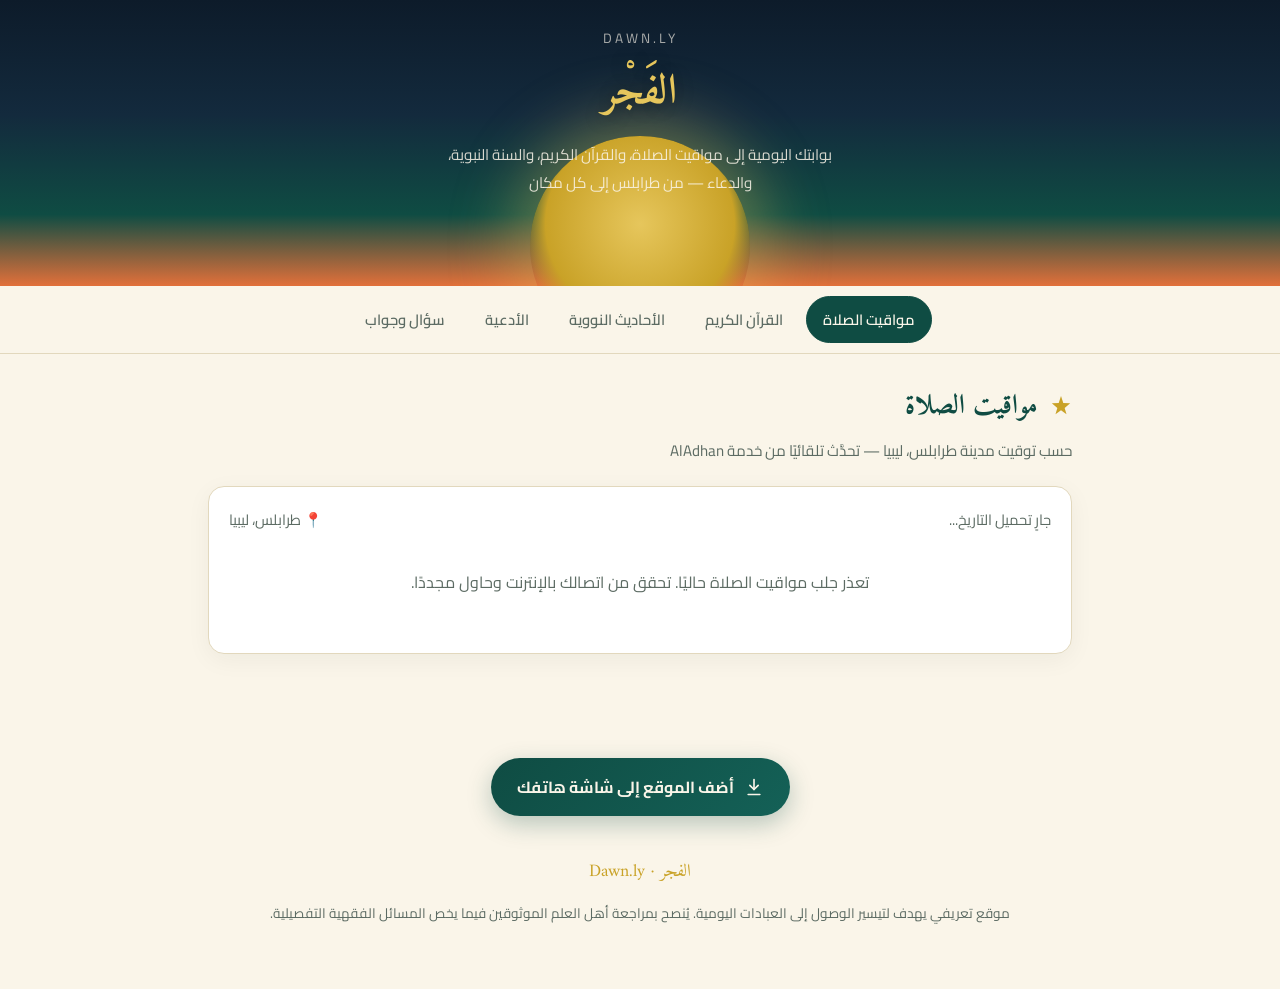
==== index.html @ 2ff5975f "Refactor installation modal and icon links Updated icon links and modal functionality for installati" ====
<!DOCTYPE html>
<html lang="ar" dir="rtl">
<head>
<meta charset="UTF-8">
<meta name="viewport" content="width=device-width, initial-scale=1.0">
<title>الفجر | Dawn.ly</title>
<link rel="manifest" href="manifest.json">
<meta name="theme-color" content="#0f4c43">
<link rel="apple-touch-icon" href="icon-180.png">
<link rel="icon" href="icon-192.png">
<meta name="mobile-web-app-capable" content="yes">
<meta name="apple-mobile-web-app-capable" content="yes">
<meta name="apple-mobile-web-app-status-bar-style" content="black-translucent">
<meta name="apple-mobile-web-app-title" content="الفجر">
<link rel="preconnect" href="https://fonts.googleapis.com">
<link href="https://fonts.googleapis.com/css2?family=Amiri:wght@400;700&family=Cairo:wght@300;400;600;700;800&display=swap" rel="stylesheet">
<style>
  :root{
    --night:#0d1b2a;
    --night-2:#132a3d;
    --teal:#0f4c43;
    --teal-2:#146157;
    --gold:#c9a227;
    --gold-light:#e6c65c;
    --dawn:#e2703a;
    --cream:#faf5e9;
    --cream-2:#f1e8d3;
    --ink:#182620;
    --muted:#5c6b63;
    --line:#e2d8bd;
  }
  *{box-sizing:border-box;}
  html,body{margin:0;padding:0;}
  body{
    background:var(--cream);
    color:var(--ink);
    font-family:'Cairo',sans-serif;
    line-height:1.8;
  }
  .amiri{font-family:'Amiri',serif;}

  /* ---------- Horizon header (signature element) ---------- */
  .horizon{
    position:relative;
    overflow:hidden;
    background:linear-gradient(180deg,var(--night) 0%, var(--night-2) 40%, var(--teal) 75%, var(--dawn) 100%);
    padding:26px 20px 90px;
    text-align:center;
    color:var(--cream);
  }
  .horizon::before{
    content:"";
    position:absolute;
    left:50%;
    bottom:-70px;
    width:220px;
    height:220px;
    border-radius:50%;
    transform:translateX(-50%);
    background:radial-gradient(circle at 50% 40%, var(--gold-light), var(--gold) 55%, transparent 70%);
    box-shadow:0 0 60px 20px rgba(230,198,92,.35);
    animation:rise 6s ease-in-out infinite alternate;
  }
  @keyframes rise{
    from{ bottom:-90px; opacity:.75;}
    to{ bottom:-55px; opacity:1;}
  }
  @media (prefers-reduced-motion: reduce){
    .horizon::before{ animation:none; bottom:-70px;}
  }
  .brand{
    position:relative;
    z-index:2;
  }
  .brand h1{
    font-family:'Amiri',serif;
    font-size:2.6rem;
    margin:6px 0 2px;
    letter-spacing:1px;
    color:var(--gold-light);
    text-shadow:0 2px 18px rgba(0,0,0,.4);
  }
  .brand .domain{
    font-size:.85rem;
    letter-spacing:3px;
    color:rgba(250,245,233,.65);
    text-transform:uppercase;
  }
  .brand p.tag{
    margin:10px auto 0;
    max-width:420px;
    color:rgba(250,245,233,.85);
    font-size:.95rem;
  }

  /* ---------- Nav ---------- */
  nav{
    position:sticky; top:0; z-index:50;
    display:flex; justify-content:center; flex-wrap:wrap;
    gap:6px;
    background:var(--cream);
    border-bottom:1px solid var(--line);
    padding:10px 8px;
  }
  nav button{
    font-family:'Cairo',sans-serif;
    font-weight:600;
    font-size:.92rem;
    background:transparent;
    color:var(--muted);
    border:1px solid transparent;
    padding:9px 16px;
    border-radius:999px;
    cursor:pointer;
    transition:.2s;
  }
  nav button:hover{ background:var(--cream-2); }
  nav button.active{
    background:var(--teal);
    color:var(--cream);
    border-color:var(--teal);
  }
  nav button:focus-visible{ outline:2px solid var(--dawn); outline-offset:2px; }

  main{ max-width:900px; margin:0 auto; padding:28px 18px 70px; }
  section{ display:none; animation:fadein .35s ease; }
  section.active{ display:block; }
  @keyframes fadein{ from{opacity:0; transform:translateY(6px);} to{opacity:1; transform:none;} }

  .section-title{
    display:flex; align-items:center; gap:12px;
    margin-bottom:6px;
  }
  .section-title .star{
    width:22px; height:22px; flex:none;
    color:var(--gold);
  }
  .section-title h2{
    font-family:'Amiri',serif;
    font-size:1.7rem;
    margin:0;
    color:var(--teal);
  }
  .section-sub{ color:var(--muted); margin:0 0 22px; font-size:.95rem; }

  .divider{
    height:14px; margin:26px 0;
    background-repeat:repeat-x; background-position:center;
    opacity:.5;
    background-image:url("data:image/svg+xml;utf8,<svg xmlns='http://www.w3.org/2000/svg' width='28' height='14'><path d='M14 0 L18 4 L14 8 L10 4 Z M14 6 L18 10 L14 14 L10 10 Z' fill='%23c9a227'/></svg>");
  }

  /* ---------- Prayer times card ---------- */
  .card{
    background:#fff;
    border:1px solid var(--line);
    border-radius:16px;
    padding:20px;
    box-shadow:0 6px 24px rgba(20,40,35,.05);
  }
  .loc-line{
    display:flex; align-items:center; justify-content:space-between; flex-wrap:wrap; gap:8px;
    margin-bottom:14px; color:var(--muted); font-size:.92rem;
  }
  .times-grid{
    display:grid;
    grid-template-columns:repeat(auto-fit,minmax(120px,1fr));
    gap:10px;
  }
  .time-box{
    background:var(--cream-2);
    border-radius:12px;
    padding:16px 8px;
    text-align:center;
    border:1px solid var(--line);
  }
  .time-box.now{
    background:linear-gradient(160deg,var(--teal),var(--teal-2));
    color:var(--cream);
    border-color:var(--teal);
  }
  .time-box .name{ font-weight:700; font-size:.95rem; }
  .time-box .val{ font-family:'Amiri',serif; font-size:1.5rem; margin-top:6px; }
  .status{ text-align:center; color:var(--muted); padding:20px 0; }
  .hijri{ text-align:center; margin-top:16px; font-size:.9rem; color:var(--muted);}

  /* ---------- Quran ---------- */
  .controls-row{ display:flex; gap:10px; flex-wrap:wrap; margin-bottom:18px; }
  select{
    font-family:'Cairo',sans-serif;
    padding:10px 14px;
    border-radius:10px;
    border:1px solid var(--line);
    background:#fff;
    color:var(--ink);
    font-size:.92rem;
    flex:1;
    min-width:160px;
  }
  .surah-list{
    display:grid;
    grid-template-columns:repeat(auto-fill,minmax(150px,1fr));
    gap:10px;
    max-height:420px;
    overflow-y:auto;
    padding-left:4px;
  }
  .surah-item{
    background:#fff;
    border:1px solid var(--line);
    border-radius:12px;
    padding:12px 10px;
    text-align:center;
    cursor:pointer;
    transition:.15s;
  }
  .surah-item:hover{ border-color:var(--gold); background:var(--cream-2); }
  .surah-item.playing{ background:var(--teal); color:#fff; border-color:var(--teal); }
  .surah-item .num{ font-size:.72rem; color:var(--muted); }
  .surah-item.playing .num{ color:rgba(255,255,255,.75); }
  .surah-item .nm{ font-family:'Amiri',serif; font-size:1.15rem; margin-top:2px; }
  .player-bar{
    position:sticky; bottom:0; margin-top:18px;
    background:var(--night);
    border-radius:16px;
    padding:14px 16px;
    color:var(--cream);
    display:flex; align-items:center; gap:14px; flex-wrap:wrap;
  }
  .player-bar .now-playing{ font-family:'Amiri',serif; font-size:1.1rem; flex:1; min-width:140px; }
  audio{ flex:2; min-width:220px; }

  /* ---------- Hadith / Dua cards ---------- */
  .item-card{
    background:#fff;
    border:1px solid var(--line);
    border-radius:14px;
    padding:18px 20px;
    margin-bottom:14px;
  }
  .item-card .idx{
    display:inline-block;
    background:var(--teal);
    color:#fff;
    font-size:.75rem;
    padding:3px 10px;
    border-radius:999px;
    margin-bottom:10px;
  }
  .item-card .arabic{
    font-family:'Amiri',serif;
    font-size:1.25rem;
    line-height:2.1;
    color:var(--ink);
  }
  .item-card .src{
    margin-top:10px;
    font-size:.85rem;
    color:var(--muted);
  }
  .item-card h3{
    margin:0 0 8px;
    font-family:'Amiri',serif;
    color:var(--teal);
    font-size:1.15rem;
  }

  /* ---------- Q&A ---------- */
  .qa{
    background:#fff;
    border:1px solid var(--line);
    border-radius:14px;
    margin-bottom:10px;
    overflow:hidden;
  }
  .qa button.q{
    width:100%;
    text-align:right;
    background:transparent;
    border:none;
    padding:16px 18px;
    font-family:'Cairo',sans-serif;
    font-weight:700;
    font-size:1rem;
    color:var(--ink);
    cursor:pointer;
    display:flex; justify-content:space-between; align-items:center; gap:10px;
  }
  .qa button.q .tag{
    font-size:.7rem; font-weight:600; color:var(--dawn);
    border:1px solid var(--dawn); border-radius:999px; padding:2px 10px;
    white-space:nowrap;
  }
  .qa .a{
    max-height:0; overflow:hidden; transition:max-height .3s ease;
    padding:0 18px;
    color:var(--ink);
    font-size:.96rem;
  }
  .qa .a p{ margin:0 0 16px; }
  .qa.open .a{ max-height:400px; }
  .qa .plus{ transition:.2s; color:var(--teal); font-size:1.3rem; flex:none; }
  .qa.open .plus{ transform:rotate(45deg); }

  .search-box{
    width:100%; padding:12px 16px; border-radius:12px;
    border:1px solid var(--line); font-family:'Cairo',sans-serif;
    margin-bottom:18px; font-size:.95rem;
  }

  footer{
    text-align:center; color:var(--muted); font-size:.85rem;
    padding:30px 16px 50px;
  }
  footer .fname{ color:var(--gold); font-family:'Amiri',serif; font-size:1.1rem; }

  /* ---------- Install to home screen ---------- */
  .install-wrap{ text-align:center; margin:34px 0 8px; }
  #installBtn{
    display:inline-flex; align-items:center; gap:10px;
    background:linear-gradient(135deg,var(--teal),var(--teal-2));
    color:var(--cream);
    border:none;
    padding:14px 26px;
    border-radius:999px;
    font-family:'Cairo',sans-serif;
    font-weight:700;
    font-size:1rem;
    cursor:pointer;
    box-shadow:0 8px 24px rgba(15,76,68,.28);
    transition:transform .15s ease, box-shadow .15s ease;
  }
  #installBtn:hover{ transform:translateY(-2px); box-shadow:0 12px 28px rgba(15,76,68,.35); }
  #installBtn:focus-visible{ outline:2px solid var(--dawn); outline-offset:3px; }
  #installBtn svg{ width:20px; height:20px; flex:none; }
  #installNote{
    display:block; margin-top:10px; font-size:.82rem; color:var(--muted);
  }

  .modal-overlay{
    display:none;
    position:fixed; inset:0; z-index:100;
    background:rgba(13,27,42,.6);
    align-items:flex-end; justify-content:center;
  }
  .modal-overlay.open{ display:flex; }
  .modal-sheet{
    background:var(--cream);
    width:100%; max-width:480px;
    border-radius:22px 22px 0 0;
    padding:26px 22px 32px;
    box-shadow:0 -10px 40px rgba(0,0,0,.25);
    animation:slideup .25s ease;
  }
  @keyframes slideup{ from{ transform:translateY(100%);} to{ transform:translateY(0);} }
  .modal-sheet h3{
    font-family:'Amiri',serif; color:var(--teal); margin:0 0 14px; font-size:1.3rem;
    display:flex; align-items:center; gap:8px;
  }
  .modal-sheet ol{ margin:0 0 18px; padding-inline-start:20px; }
  .modal-sheet li{ margin-bottom:10px; font-size:.95rem; }
  .modal-sheet .share-icon{
    display:inline-flex; align-items:center; justify-content:center;
    width:22px; height:22px; background:var(--teal); color:#fff; border-radius:6px; font-size:.8rem;
  }
  .modal-close{
    display:block; width:100%; text-align:center;
    background:var(--teal); color:var(--cream);
    border:none; padding:13px; border-radius:12px;
    font-family:'Cairo',sans-serif; font-weight:700; font-size:.95rem; cursor:pointer;
  }
</style>
</head>
<body>

<header class="horizon">
  <div class="brand">
    <div class="domain">Dawn.ly</div>
    <h1>الفَجْر</h1>
    <p class="tag">بوابتك اليومية إلى مواقيت الصلاة، والقرآن الكريم، والسنة النبوية، والدعاء — من طرابلس إلى كل مكان</p>
  </div>
</header>

<nav id="nav">
  <button data-sec="prayer" class="active">مواقيت الصلاة</button>
  <button data-sec="quran">القرآن الكريم</button>
  <button data-sec="hadith">الأحاديث النووية</button>
  <button data-sec="duas">الأدعية</button>
  <button data-sec="qa">سؤال وجواب</button>
</nav>

<main>

  <!-- ========== 1. PRAYER TIMES ========== -->
  <section id="prayer" class="active">
    <div class="section-title">
      <svg class="star" viewBox="0 0 24 24" fill="currentColor"><path d="M12 0l2.5 7.5L22 8l-6 5 2 7-6-4.5L6 20l2-7-6-5 7.5-.5z"/></svg>
      <h2>مواقيت الصلاة</h2>
    </div>
    <p class="section-sub">حسب توقيت مدينة طرابلس، ليبيا — تحدَّث تلقائيًا من خدمة AlAdhan</p>
    <div class="card">
      <div class="loc-line">
        <span id="dateLine">جارٍ تحميل التاريخ...</span>
        <span>📍 طرابلس، ليبيا</span>
      </div>
      <div id="timesStatus" class="status">جارٍ جلب مواقيت الصلاة...</div>
      <div id="timesGrid" class="times-grid" style="display:none;"></div>
      <div id="hijriLine" class="hijri"></div>
    </div>
  </section>

  <!-- ========== 2. QURAN ========== -->
  <section id="quran">
    <div class="section-title">
      <svg class="star" viewBox="0 0 24 24" fill="currentColor"><path d="M12 0l2.5 7.5L22 8l-6 5 2 7-6-4.5L6 20l2-7-6-5 7.5-.5z"/></svg>
      <h2>القرآن الكريم</h2>
    </div>
    <p class="section-sub">استمع للقرآن الكريم كاملاً — اختر السورة والقارئ. إن لم يعمل مقطع معيّن، أعِد اختيار السورة أو جرّب قارئًا آخر</p>
    <div class="controls-row">
      <select id="reciterSelect"></select>
      <input class="search-box" style="margin:0;" id="surahSearch" placeholder="ابحث عن سورة...">
    </div>
    <div class="surah-list" id="surahList"></div>
    <div class="player-bar">
      <span class="now-playing" id="nowPlaying">اختر سورة للاستماع</span>
      <audio id="audioPlayer" controls></audio>
    </div>
  </section>

  <!-- ========== 3. HADITH ========== -->
  <section id="hadith">
    <div class="section-title">
      <svg class="star" viewBox="0 0 24 24" fill="currentColor"><path d="M12 0l2.5 7.5L22 8l-6 5 2 7-6-4.5L6 20l2-7-6-5 7.5-.5z"/></svg>
      <h2>الأربعون النووية</h2>
    </div>
    <p class="section-sub">أحاديث نبوية شريفة جمعها الإمام يحيى بن شرف النووي، وهي أصول جامعة في الدين (٤٢ حديثًا وفق أشهر الطبعات)</p>
    <div id="hadithList"></div>
  </section>

  <!-- ========== 4. DUAS ========== -->
  <section id="duas">
    <div class="section-title">
      <svg class="star" viewBox="0 0 24 24" fill="currentColor"><path d="M12 0l2.5 7.5L22 8l-6 5 2 7-6-4.5L6 20l2-7-6-5 7.5-.5z"/></svg>
      <h2>الأدعية المأثورة</h2>
    </div>
    <p class="section-sub">٥٠ دعاءً من القرآن والسنة، لمناسبات اليوم والليلة</p>
    <input class="search-box" id="duaSearch" placeholder="ابحث عن دعاء (مثال: النوم، السفر، الهمّ)...">
    <div id="duaList"></div>
  </section>

  <!-- ========== 5. Q&A ========== -->
  <section id="qa">
    <div class="section-title">
      <svg class="star" viewBox="0 0 24 24" fill="currentColor"><path d="M12 0l2.5 7.5L22 8l-6 5 2 7-6-4.5L6 20l2-7-6-5 7.5-.5z"/></svg>
      <h2>سؤال وجواب</h2>
    </div>
    <p class="section-sub">أشهر الأسئلة الشرعية حول الصيام والزكاة ومسائل شائعة، على مذهب جمهور أهل السنة، وقد ترد اجتهادات فقهية متعددة في بعض التفاصيل الدقيقة</p>
    <div id="qaList"></div>
  </section>

</main>

<div class="install-wrap">
  <button id="installBtn" style="display:none;">
    <svg viewBox="0 0 24 24" fill="none" stroke="currentColor" stroke-width="2" stroke-linecap="round" stroke-linejoin="round"><path d="M12 3v12"/><path d="M7 10l5 5 5-5"/><path d="M5 21h14"/></svg>
    <span id="installBtnText">أضف الموقع إلى شاشة هاتفك</span>
  </button>
  <span id="installNote"></span>
</div>

<div class="modal-overlay" id="installModal">
  <div class="modal-sheet">
    <h3 id="installModalTitle">📲 إضافة "الفجر" إلى الشاشة الرئيسية</h3>
    <ol id="installModalSteps">
      <li>اضغط على أيقونة المشاركة <span class="share-icon">⬆︎</span> في شريط المتصفح (سفاري) أسفل الشاشة أو أعلاها.</li>
      <li>مرّر للأسفل واختر <strong>"إضافة إلى الشاشة الرئيسية"</strong> (Add to Home Screen).</li>
      <li>اضغط <strong>"إضافة"</strong> أعلى الشاشة، وستظهر أيقونة الفجر على هاتفك مثل أي تطبيق.</li>
    </ol>
    <button class="modal-close" id="closeInstallModal">حسنًا، فهمت</button>
  </div>
</div>

<footer>
  <div class="fname">الفجر · Dawn.ly</div>
  <p>موقع تعريفي يهدف لتيسير الوصول إلى العبادات اليومية. يُنصح بمراجعة أهل العلم الموثوقين فيما يخص المسائل الفقهية التفصيلية.</p>
</footer>

<script>
/* ============ NAVIGATION ============ */
const navButtons = document.querySelectorAll('nav button');
const sections = document.querySelectorAll('main section');
navButtons.forEach(btn=>{
  btn.addEventListener('click', ()=>{
    navButtons.forEach(b=>b.classList.remove('active'));
    sections.forEach(s=>s.classList.remove('active'));
    btn.classList.add('active');
    document.getElementById(btn.dataset.sec).classList.add('active');
    window.scrollTo({top:0, behavior:'smooth'});
  });
});

/* ============ 1. PRAYER TIMES (Aladhan API, Tripoli, Libya) ============ */
async function loadPrayerTimes(){
  const statusEl = document.getElementById('timesStatus');
  const gridEl = document.getElementById('timesGrid');
  const dateLine = document.getElementById('dateLine');
  const hijriLine = document.getElementById('hijriLine');
  try{
    const res = await fetch('https://api.aladhan.com/v1/timingsByCity?city=Tripoli&country=Libya&method=5');
    if(!res.ok) throw new Error('network');
    const json = await res.json();
    const t = json.data.timings;
    const names = [
      {key:'Fajr', ar:'الفجر'},
      {key:'Sunrise', ar:'الشروق'},
      {key:'Dhuhr', ar:'الظهر'},
      {key:'Asr', ar:'العصر'},
      {key:'Maghrib', ar:'المغرب'},
      {key:'Isha', ar:'العشاء'}
    ];
    const now = new Date();
    const nowMinutes = now.getHours()*60 + now.getMinutes();
    function toMinutes(str){
      const [h,m] = str.split(':').map(Number);
      return h*60+m;
    }
    let closestIdx = 0, minDiff = Infinity;
    names.forEach((n,i)=>{
      const diff = nowMinutes - toMinutes(t[n.key].slice(0,5));
      if(diff>=0 && diff<minDiff){ minDiff = diff; closestIdx = i; }
    });
    gridEl.innerHTML = names.map((n,i)=>`
      <div class="time-box ${i===closestIdx?'now':''}">
        <div class="name">${n.ar}</div>
        <div class="val">${t[n.key].slice(0,5)}</div>
      </div>`).join('');
    statusEl.style.display='none';
    gridEl.style.display='grid';
    const gdate = json.data.date.gregorian;
    const hdate = json.data.date.hijri;
    dateLine.textContent = `${gdate.weekday.ar} ${gdate.day} ${gdate.month.ar} ${gdate.year}`;
    hijriLine.textContent = `${hdate.day} ${hdate.month.ar} ${hdate.year} هـ`;
  }catch(err){
    statusEl.textContent = 'تعذر جلب مواقيت الصلاة حاليًا. تحقق من اتصالك بالإنترنت وحاول مجددًا.';
  }
}
loadPrayerTimes();

/* ============ 2. QURAN ============ */
const surahs = [
 "الفاتحة","البقرة","آل عمران","النساء","المائدة","الأنعام","الأعراف","الأنفال","التوبة","يونس",
 "هود","يوسف","الرعد","إبراهيم","الحجر","النحل","الإسراء","الكهف","مريم","طه",
 "الأنبياء","الحج","المؤمنون","النور","الفرقان","الشعراء","النمل","القصص","العنكبوت","الروم",
 "لقمان","السجدة","الأحزاب","سبأ","فاطر","يس","الصافات","ص","الزمر","غافر",
 "فصلت","الشورى","الزخرف","الدخان","الجاثية","الأحقاف","محمد","الفتح","الحجرات","ق",
 "الذاريات","الطور","النجم","القمر","الرحمن","الواقعة","الحديد","المجادلة","الحشر","الممتحنة",
 "الصف","الجمعة","المنافقون","التغابن","الطلاق","التحريم","الملك","القلم","الحاقة","المعارج",
 "نوح","الجن","المزمل","المدثر","القيامة","الإنسان","المرسلات","النبأ","النازعات","عبس",
 "التكوير","الانفطار","المطففين","الانشقاق","البروج","الطارق","الأعلى","الغاشية","الفجر","البلد",
 "الشمس","الليل","الضحى","الشرح","التين","العلق","القدر","البينة","الزلزلة","العاديات",
 "القارعة","التكاثر","العصر","الهمزة","الفيل","قريش","الماعون","الكوثر","الكافرون","النصر",
 "المسد","الإخلاص","الفلق","الناس"
];
const reciterSelect = document.getElementById('reciterSelect');
reciterSelect.innerHTML = `<option value="">جارٍ تحميل قائمة القراء...</option>`;

/* We fetch the reciter list (with their real audio server URLs) live from the
   official mp3quran.net API instead of guessing CDN paths — this is what
   fixed reciters that previously failed (e.g. Al-Sudais). */
const TARGET_RECITERS = [
  {match:'العفاسي', label:'مشاري راشد العفاسي'},
  {match:'عبد الباسط', label:'عبد الباسط عبد الصمد'},
  {match:'السديس', label:'عبد الرحمن السديس'},
  {match:'الحصري', label:'محمود خليل الحصري'},
  {match:'المنشاوي', label:'محمد صديق المنشاوي'},
  {match:'الشاطري', label:'أبو بكر الشاطري'}
];
let reciterServers = {}; // label -> server base URL

async function loadReciters(){
  try{
    const res = await fetch('https://mp3quran.net/api/v3/reciters?language=ar&rewaya=1');
    if(!res.ok) throw new Error('network');
    const json = await res.json();
    const all = json.reciters || [];
    const found = [];
    TARGET_RECITERS.forEach(target=>{
      const rec = all.find(r => r.name && r.name.includes(target.match));
      if(rec && rec.moshaf && rec.moshaf.length){
        // Prefer a moshaf covering all 114 surahs.
        const moshaf = rec.moshaf.find(m => Number(m.surah_total) === 114) || rec.moshaf[0];
        if(moshaf && moshaf.server){
          found.push({label: target.label, server: moshaf.server});
        }
      }
    });
    if(!found.length) throw new Error('no reciters matched');
    found.forEach(r => reciterServers[r.label] = r.server);
    reciterSelect.innerHTML = found.map(r=>`<option value="${r.label}">${r.label}</option>`).join('');
  }catch(err){
    reciterSelect.innerHTML = `<option value="">تعذر تحميل قائمة القراء</option>`;
    nowPlaying.textContent = 'تعذر جلب قائمة القراء حاليًا. تحقق من اتصالك بالإنترنت وحاول مجددًا.';
  }
}

const surahListEl = document.getElementById('surahList');
function renderSurahs(filter=''){
  const f = filter.trim();
  surahListEl.innerHTML = surahs.map((name,i)=>{
    const num = i+1;
    if(f && !name.includes(f) && !String(num).includes(f)) return '';
    return `<div class="surah-item" data-num="${num}" data-name="${name}">
      <div class="num">سورة رقم ${num}</div>
      <div class="nm">${name}</div>
    </div>`;
  }).join('');
}
renderSurahs();
document.getElementById('surahSearch').addEventListener('input', e=>renderSurahs(e.target.value));

const audioPlayer = document.getElementById('audioPlayer');
const nowPlaying = document.getElementById('nowPlaying');

function playSurah(reciterLabel, num, name){
  const server = reciterServers[reciterLabel];
  if(!server){
    nowPlaying.textContent = 'اختر قارئًا أولاً.';
    return;
  }
  const padded = String(num).padStart(3,'0');
  audioPlayer.onerror = ()=>{
    nowPlaying.textContent = `تعذر تشغيل سورة ${name} بصوت ${reciterLabel} حاليًا. جرّب قارئًا آخر.`;
  };
  audioPlayer.src = `${server}${padded}.mp3`;
  audioPlayer.play().catch(()=>{});
  nowPlaying.textContent = `الآن: سورة ${name} — ${reciterLabel}`;
}

surahListEl.addEventListener('click', e=>{
  const item = e.target.closest('.surah-item');
  if(!item) return;
  document.querySelectorAll('.surah-item.playing').forEach(el=>el.classList.remove('playing'));
  item.classList.add('playing');
  playSurah(reciterSelect.value, item.dataset.num, item.dataset.name);
});
reciterSelect.addEventListener('change', ()=>{
  const playing = document.querySelector('.surah-item.playing');
  if(playing) playSurah(reciterSelect.value, playing.dataset.num, playing.dataset.name);
});

loadReciters();

/* ============ 3. HADITH (Al-Arba'in An-Nawawiyyah) ============ */
const hadiths = [
["إنما الأعمال بالنيات، وإنما لكل امرئ ما نوى، فمن كانت هجرته إلى الله ورسوله فهجرته إلى الله ورسوله، ومن كانت هجرته لدنيا يصيبها أو امرأة ينكحها فهجرته إلى ما هاجر إليه.", "رواه البخاري ومسلم — عن عمر بن الخطاب رضي الله عنه"],
["الإسلام أن تشهد أن لا إله إلا الله وأن محمدًا رسول الله، وتقيم الصلاة، وتؤتي الزكاة، وتصوم رمضان، وتحج البيت إن استطعت إليه سبيلًا. والإيمان أن تؤمن بالله وملائكته وكتبه ورسله واليوم الآخر، وتؤمن بالقدر خيره وشره. والإحسان أن تعبد الله كأنك تراه، فإن لم تكن تراه فإنه يراك. [حديث جبريل عليه السلام]", "رواه مسلم — عن عمر بن الخطاب رضي الله عنه"],
["بُني الإسلام على خمس: شهادة أن لا إله إلا الله وأن محمدًا رسول الله، وإقام الصلاة، وإيتاء الزكاة، وحج البيت، وصوم رمضان.", "رواه البخاري ومسلم — عن ابن عمر رضي الله عنهما"],
["إن أحدكم يُجمَع خلقه في بطن أمه أربعين يومًا نطفة، ثم يكون علقة مثل ذلك، ثم يكون مضغة مثل ذلك، ثم يُرسَل إليه الملَك فينفخ فيه الروح، ويُؤمَر بأربع كلمات: بكتب رزقه وأجله وعمله وشقيّ أو سعيد.", "رواه البخاري ومسلم — عن ابن مسعود رضي الله عنه"],
["من أحدث في أمرنا هذا ما ليس منه فهو ردّ.", "رواه البخاري ومسلم — عن عائشة رضي الله عنها"],
["إن الحلال بيّن، وإن الحرام بيّن، وبينهما أمور مشتبهات لا يعلمهن كثير من الناس، فمن اتقى الشبهات فقد استبرأ لدينه وعرضه، ومن وقع في الشبهات وقع في الحرام.", "رواه البخاري ومسلم — عن النعمان بن بشير رضي الله عنهما"],
["الدين النصيحة، قلنا: لمن؟ قال: لله ولكتابه ولرسوله ولأئمة المسلمين وعامتهم.", "رواه مسلم — عن تميم الداري رضي الله عنه"],
["أُمرت أن أقاتل الناس حتى يشهدوا أن لا إله إلا الله وأن محمدًا رسول الله، ويقيموا الصلاة، ويؤتوا الزكاة، فإذا فعلوا ذلك عصموا مني دماءهم وأموالهم إلا بحق الإسلام، وحسابهم على الله.", "رواه البخاري ومسلم — عن ابن عمر رضي الله عنهما"],
["ما نهيتكم عنه فاجتنبوه، وما أمرتكم به فأْتوا منه ما استطعتم، فإنما أهلك الذين من قبلكم كثرة مسائلهم واختلافهم على أنبيائهم.", "رواه البخاري ومسلم — عن أبي هريرة رضي الله عنه"],
["إن الله تعالى طيّب لا يقبل إلا طيبًا، وإن الله أمر المؤمنين بما أمر به المرسلين.", "رواه مسلم — عن أبي هريرة رضي الله عنه"],
["دَعْ ما يريبك إلى ما لا يريبك.", "رواه الترمذي والنسائي — عن الحسن بن علي رضي الله عنهما"],
["من حسن إسلام المرء تركه ما لا يعنيه.", "رواه الترمذي — عن أبي هريرة رضي الله عنه"],
["لا يؤمن أحدكم حتى يحب لأخيه ما يحب لنفسه.", "رواه البخاري ومسلم — عن أنس بن مالك رضي الله عنه"],
["لا يحل دم امرئ مسلم يشهد أن لا إله إلا الله وأني رسول الله، إلا بإحدى ثلاث: الثيّب الزاني، والنفس بالنفس، والتارك لدينه المفارق للجماعة.", "رواه البخاري ومسلم — عن ابن مسعود رضي الله عنه"],
["من كان يؤمن بالله واليوم الآخر فليقل خيرًا أو ليصمت، ومن كان يؤمن بالله واليوم الآخر فليكرم جاره، ومن كان يؤمن بالله واليوم الآخر فليكرم ضيفه.", "رواه البخاري ومسلم — عن أبي هريرة رضي الله عنه"],
["لا تغضب. فردَّد مرارًا، قال: لا تغضب.", "رواه البخاري — عن أبي هريرة رضي الله عنه"],
["إن الله كتب الإحسان على كل شيء، فإذا قتلتم فأحسنوا القِتلة، وإذا ذبحتم فأحسنوا الذبح، وليُحدّ أحدكم شفرته فليُرِح ذبيحته.", "رواه مسلم — عن شداد بن أوس رضي الله عنه"],
["اتقِ الله حيثما كنت، وأتبِع السيئة الحسنة تمحُها، وخالِق الناس بخلق حسن.", "رواه الترمذي — عن معاذ بن جبل رضي الله عنه"],
["احفظ الله يحفظك، احفظ الله تجده تجاهك، إذا سألتَ فاسأل الله، وإذا استعنتَ فاستعن بالله، واعلم أن الأمة لو اجتمعت على أن ينفعوك بشيء لم ينفعوك إلا بشيء قد كتبه الله لك.", "رواه الترمذي — عن ابن عباس رضي الله عنهما"],
["إذا لم تستحِ فاصنع ما شئت.", "رواه البخاري — عن ابن مسعود رضي الله عنه"],
["قل آمنت بالله ثم استقم.", "رواه مسلم — عن سفيان بن عبد الله رضي الله عنه"],
["أفلح إن صدق، أو دخل الجنة إن صدق. [حديث السؤال عن أركان الإسلام]", "رواه البخاري ومسلم — عن طلحة بن عبيد الله رضي الله عنه"],
["الطُّهور شطر الإيمان، والحمد لله تملأ الميزان، وسبحان الله والحمد لله تملآن -أو تملأ- ما بين السماء والأرض، والصلاة نور، والصدقة برهان، والصبر ضياء، والقرآن حجة لك أو عليك.", "رواه مسلم — عن أبي مالك الأشعري رضي الله عنه"],
["يا عبادي إني حرّمت الظلم على نفسي وجعلته بينكم محرّمًا فلا تظالموا... [حديث قدسي]", "رواه مسلم — عن أبي ذر رضي الله عنه"],
["كل سُلامى من الناس عليه صدقة، كل يوم تطلع فيه الشمس: تعدل بين اثنين صدقة، وتعين الرجل في دابته صدقة، والكلمة الطيبة صدقة، وبكل خطوة تمشيها إلى الصلاة صدقة، وتميط الأذى عن الطريق صدقة.", "رواه البخاري ومسلم — عن أبي هريرة رضي الله عنه"],
["البِرّ حسن الخلق، والإثم ما حاك في صدرك وكرهت أن يطّلع عليه الناس.", "رواه مسلم — عن النواس بن سمعان رضي الله عنه"],
["أوصيكم بتقوى الله والسمع والطاعة... وإياكم ومحدثات الأمور، فإن كل بدعة ضلالة.", "رواه أبو داود والترمذي — عن العرباض بن سارية رضي الله عنه"],
["ألا أدلك على أبواب الخير؟ الصوم جُنّة، والصدقة تُطفئ الخطيئة كما يطفئ الماء النار...", "رواه الترمذي — عن معاذ بن جبل رضي الله عنه"],
["إن الله فرض فرائض فلا تضيّعوها، وحدّ حدودًا فلا تعتدوها، وحرّم أشياء فلا تنتهكوها، وسكت عن أشياء رحمة بكم من غير نسيان فلا تبحثوا عنها.", "رواه الدارقطني — عن أبي ثعلبة رضي الله عنه"],
["ازهد في الدنيا يحبك الله، وازهد فيما عند الناس يحبك الناس.", "رواه ابن ماجه — عن سهل بن سعد رضي الله عنه"],
["لا ضرر ولا ضرار.", "رواه ابن ماجه والدارقطني — عن أبي سعيد الخدري رضي الله عنه"],
["البيّنة على المدّعي، واليمين على من أنكر.", "رواه البيهقي — عن ابن عباس رضي الله عنهما"],
["من رأى منكم منكرًا فليغيّره بيده، فإن لم يستطع فبلسانه، فإن لم يستطع فبقلبه، وذلك أضعف الإيمان.", "رواه مسلم — عن أبي سعيد الخدري رضي الله عنه"],
["لا تحاسدوا، ولا تناجشوا، ولا تباغضوا، ولا تدابروا، ولا يبع بعضكم على بيع بعض، وكونوا عباد الله إخوانًا.", "رواه مسلم — عن أبي هريرة رضي الله عنه"],
["من نفّس عن مؤمن كربة من كرب الدنيا نفّس الله عنه كربة من كرب يوم القيامة، ومن يسّر على معسر يسّر الله عليه في الدنيا والآخرة...", "رواه مسلم — عن أبي هريرة رضي الله عنه"],
["إن الله كتب الحسنات والسيئات ثم بيّن ذلك: فمن همّ بحسنة فلم يعملها كتبها الله له عنده حسنة كاملة...", "رواه البخاري ومسلم — عن ابن عباس رضي الله عنهما"],
["من عادى لي وليًا فقد آذنته بالحرب، وما تقرّب إليّ عبدي بشيء أحبّ إليّ مما افترضته عليه... [حديث قدسي]", "رواه البخاري — عن أبي هريرة رضي الله عنه"],
["إن الله تجاوز لي عن أمتي الخطأ والنسيان وما استُكرهوا عليه.", "رواه ابن ماجه — عن ابن عباس رضي الله عنهما"],
["كن في الدنيا كأنك غريب أو عابر سبيل.", "رواه البخاري — عن ابن عمر رضي الله عنهما"],
["لا يؤمن أحدكم حتى يكون هواه تبعًا لما جئت به.", "حديث حسن صحيح — رواه أبو عمرو وأبو المظفر"],
["يا ابن آدم، إنك ما دعوتني ورجوتني غفرت لك على ما كان منك ولا أبالي... [حديث قدسي]", "رواه الترمذي — عن أنس بن مالك رضي الله عنه"]
];
const hadithListEl = document.getElementById('hadithList');
hadithListEl.innerHTML = hadiths.map((h,i)=>`
  <div class="item-card">
    <span class="idx">الحديث ${i+1}</span>
    <div class="arabic amiri">${h[0]}</div>
    <div class="src">${h[1]}</div>
  </div>
`).join('');

/* ============ 4. DUAS ============ */
const duas = [
["دعاء الاستفتاح","سبحانك اللهم وبحمدك، وتبارك اسمك، وتعالى جدّك، ولا إله غيرك."],
["دعاء الاستخارة","اللهم إني أستخيرك بعلمك، وأستقدرك بقدرتك، وأسألك من فضلك العظيم، فإنك تقدر ولا أقدر، وتعلم ولا أعلم، وأنت علام الغيوب."],
["سيد الاستغفار","اللهم أنت ربي لا إله إلا أنت، خلقتني وأنا عبدك، وأنا على عهدك ووعدك ما استطعت، أعوذ بك من شر ما صنعت، أبوء لك بنعمتك عليّ، وأبوء بذنبي فاغفر لي فإنه لا يغفر الذنوب إلا أنت."],
["دعاء أصبحنا وأصبح الملك لله","اللهم بك أصبحنا، وبك أمسينا، وبك نحيا وبك نموت، وإليك النشور."],
["دعاء أمسينا وأمسى الملك لله","اللهم بك أمسينا، وبك أصبحنا، وبك نحيا وبك نموت، وإليك المصير."],
["دعاء الاستيقاظ من النوم","الحمد لله الذي أحيانا بعد ما أماتنا وإليه النشور."],
["دعاء النوم","باسمك اللهم أموت وأحيا."],
["دعاء دخول المنزل","بسم الله ولجنا، وبسم الله خرجنا، وعلى ربنا توكلنا."],
["دعاء الخروج من المنزل","بسم الله، توكلت على الله، ولا حول ولا قوة إلا بالله."],
["دعاء دخول المسجد","اللهم افتح لي أبواب رحمتك."],
["دعاء الخروج من المسجد","اللهم إني أسألك من فضلك."],
["دعاء قبل الطعام","بسم الله."],
["دعاء إذا نسي البسملة في أوله","بسم الله في أوله وآخره."],
["دعاء بعد الطعام","الحمد لله الذي أطعمني هذا، ورزقنيه من غير حول مني ولا قوة."],
["دعاء دخول الخلاء","اللهم إني أعوذ بك من الخُبُث والخبائث."],
["دعاء الخروج من الخلاء","غفرانك."],
["دعاء لبس الثوب الجديد","اللهم لك الحمد أنت كسوتنيه، أسألك خيره وخير ما صُنع له، وأعوذ بك من شره وشر ما صُنع له."],
["دعاء السفر","الله أكبر، الله أكبر، الله أكبر، سبحان الذي سخّر لنا هذا وما كنا له مقرنين، وإنا إلى ربنا لمنقلبون."],
["دعاء ركوب وسيلة النقل","سبحان الذي سخّر لنا هذا وما كنا له مقرنين، وإنا إلى ربنا لمنقلبون."],
["دعاء دخول السوق","لا إله إلا الله وحده لا شريك له، له الملك وله الحمد، يحيي ويميت وهو حي لا يموت، بيده الخير وهو على كل شيء قدير."],
["دعاء الكرب","لا إله إلا الله العظيم الحليم، لا إله إلا الله رب العرش العظيم، لا إله إلا الله رب السماوات ورب الأرض ورب العرش الكريم."],
["دعاء الهم والحزن","اللهم إني عبدك ابن عبدك ابن أمتك، ناصيتي بيدك، ماضٍ فيّ حكمك، عدل فيّ قضاؤك، أسألك بكل اسم هو لك... أن تجعل القرآن ربيع قلبي ونور صدري وجلاء حزني وذهاب همي."],
["دعاء يونس عليه السلام","لا إله إلا أنت سبحانك إني كنت من الظالمين."],
["دعاء الفزع","أعوذ بكلمات الله التامة من غضبه وعقابه، وشر عباده، ومن همزات الشياطين وأن يحضرون."],
["دعاء عند رؤية ما يعجبه","ما شاء الله لا قوة إلا بالله."],
["دعاء عند سماع الرعد","سبحان الذي يسبّح الرعد بحمده والملائكة من خيفته."],
["دعاء عند هبوب الريح","اللهم إني أسألك خيرها وخير ما فيها وخير ما أُرسلت به، وأعوذ بك من شرها وشر ما فيها وشر ما أُرسلت به."],
["دعاء نزول المطر","اللهم صيّبًا نافعًا."],
["دعاء بعد المطر","مُطرنا بفضل الله ورحمته."],
["دعاء قنوت الوتر","اللهم اهدني فيمن هديت، وعافني فيمن عافيت، وتولّني فيمن توليت، وبارك لي فيما أعطيت، وقني شر ما قضيت، فإنك تقضي ولا يُقضى عليك، إنه لا يذل من واليت."],
["دعاء ليلة القدر","اللهم إنك عفوّ تحب العفو فاعفُ عني."],
["دعاء الإفطار","ذهب الظمأ، وابتلّت العروق، وثبت الأجر إن شاء الله."],
["دعاء لمن أفطرتَ عنده","أفطر عندكم الصائمون، وأكل طعامكم الأبرار، وصلّت عليكم الملائكة."],
["دعاء لعيادة المريض","لا بأس، طهور إن شاء الله."],
["دعاء الشفاء للمريض","أسأل الله العظيم رب العرش العظيم أن يشفيك."],
["دعاء عند المصيبة","إنّا لله وإنّا إليه راجعون، اللهم أجرني في مصيبتي واخلف لي خيرًا منها."],
["دعاء للميت","اللهم اغفر له وارحمه، وعافه واعف عنه."],
["دعاء قضاء الدَّين","اللهم اكفني بحلالك عن حرامك، وأغنني بفضلك عمن سواك."],
["دعاء طلب العلم","رب زدني علمًا."],
["دعاء عند الغضب","أعوذ بالله من الشيطان الرجيم."],
["دعاء بعد الوضوء","أشهد أن لا إله إلا الله وحده لا شريك له، وأشهد أن محمدًا عبده ورسوله."],
["دعاء بداية الوضوء","بسم الله."],
["دعاء ختم الدعاء (ربنا آتنا)","ربنا آتنا في الدنيا حسنة، وفي الآخرة حسنة، وقنا عذاب النار."],
["دعاء طلب الرزق الحلال","اللهم اكفني بحلالك عن حرامك، وأغنني بفضلك عمن سواك."],
["دعاء طلب الذرية الصالحة","ربّ هب لي من لدنك ذرية طيبة، إنك سميع الدعاء."],
["دعاء للوالدين","ربّ ارحمهما كما ربياني صغيرًا."],
["دعاء الثبات على الدين","يا مقلّب القلوب ثبّت قلبي على دينك."],
["دعاء دفع الوسواس","آمنت بالله ورسله."],
["دعاء عند الفرح والنعمة","الحمد لله الذي بنعمته تتم الصالحات."],
["كفارة المجلس","سبحانك اللهم وبحمدك، أشهد أن لا إله إلا أنت، أستغفرك وأتوب إليك."]
];
const duaListEl = document.getElementById('duaList');
function renderDuas(filter=''){
  const f = filter.trim();
  duaListEl.innerHTML = duas.map((d,i)=>{
    if(f && !d[0].includes(f) && !d[1].includes(f)) return '';
    return `<div class="item-card">
      <h3>${i+1}. ${d[0]}</h3>
      <div class="arabic amiri">${d[1]}</div>
    </div>`;
  }).join('');
}
renderDuas();
document.getElementById('duaSearch').addEventListener('input', e=>renderDuas(e.target.value));

/* ============ 5. Q&A ============ */
const qaData = [
["الصيام","ما حكم الصيام في شهر رمضان؟","الصيام فرض عين على كل مسلم بالغ عاقل قادر مقيم، وتُستثنى المرأة الحائض والنفساء فتفطران وجوبًا ثم تقضيان."],
["الصيام","من يُرخَّص له بالإفطار في رمضان؟","المريض الذي يشقّ عليه الصوم أو يضره، والمسافر سفر قصر (يقضيان لاحقًا)، والحائض والنفساء (يفطران وتقضيان)، والشيخ الكبير والمريض الذي لا يُرجى برؤه (يُطعمان عن كل يوم مسكينًا بدل القضاء)، أما الحامل والمرضع فلهما تفصيل عند أهل العلم إذا خافتا على أنفسهما أو ولديهما."],
["الصيام","ما الذي يُبطل الصيام؟","الأكل والشرب متعمدًا، والجماع، وخروج المني بشهوة، وابتداء الحيض أو النفاس أثناء اليوم. أما القيء المتعمد فمُبطل عند جمهور الفقهاء، وفي بعض المسائل كالحجامة وابتلاع الريق تفصيل واختلاف بين أهل العلم."],
["الصيام","هل الأكل أو الشرب ناسيًا يُفطر الصائم؟","لا يُفطر؛ فمن أكل أو شرب ناسيًا وهو صائم فليتمّ صومه، فإنما أطعمه الله وسقاه، وهذا مذهب جمهور العلماء."],
["الصيام","ما حكم زكاة الفطر؟","واجبة على كل مسلم صغيرًا أو كبيرًا، ذكرًا أو أنثى، ومقدارها صاع من طعام (نحو 2.5 إلى 3 كيلوجرام تقريبًا) من قوت البلد الغالب، وتُخرج قبل صلاة عيد الفطر، ويجوز إخراجها قبل العيد بيوم أو يومين."],
["الصيام","ما حكم صيام يوم الشك (اليوم الذي يُشك في كونه من رمضان)؟","يُكره صيامه احتياطًا عند جمهور العلماء، إلا لمن كانت له عادة سابقة كصيام الاثنين والخميس فوافقت ذلك اليوم."],
["الزكاة","ما هو نصاب زكاة الذهب؟","نصاب الذهب خمسة وثمانون (85) جرامًا من الذهب الخالص فأكثر، فإذا بلغ المال هذا النصاب وحال عليه الحول (سنة هجرية كاملة) وجبت فيه الزكاة بمقدار 2.5% من قيمته."],
["الزكاة","ما هو نصاب زكاة الفضة؟","نصاب الفضة خمسمائة وخمسة وتسعون (595) جرامًا من الفضة الخالصة، والمقدار الواجب فيها أيضًا 2.5% بعد حولان الحول."],
["الزكاة","كيف تُحسب زكاة النقود وعروض التجارة؟","تُقدَّر الأموال النقدية والتجارية بما يعادل نصاب الذهب أو الفضة (وقد رجّح بعض العلماء اعتبار الأدنى منهما تحقيقًا لمصلحة الفقراء)، فمتى بلغت القيمة النصاب وحال عليها الحول وجبت فيها الزكاة بنسبة 2.5%."],
["الزكاة","لمن تُصرف أموال الزكاة؟","تُصرف للأصناف الثمانية الواردة في القرآن الكريم: الفقراء، والمساكين، والعاملين عليها، والمؤلفة قلوبهم، وفي الرقاب، والغارمين، وفي سبيل الله، وابن السبيل."],
["الزكاة","هل تجب الزكاة على المال المُقرَض (الدَّين) الذي عند الغير؟","نعم، عند جمهور الفقهاء تجب الزكاة على الدين إذا كان على شخص مليء يُرجى سداده، ويمكن إخراجها كل سنة أو عند قبض المال حسب الراجح عند بعض أهل العلم."],
["أسئلة شائعة","متى يبدأ وقت صلاة الفجر ومتى ينتهي؟","يبدأ وقت الفجر بطلوع الفجر الصادق (الخيط الأبيض المعترض في الأفق)، وينتهي بطلوع الشمس."],
["أسئلة شائعة","كم عدد ركعات الصلوات الخمس المفروضة؟","الفجر ركعتان، والظهر أربع ركعات، والعصر أربع ركعات، والمغرب ثلاث ركعات، والعشاء أربع ركعات."],
["أسئلة شائعة","ما حكم من نام عن صلاة أو نسيها؟","يجب عليه أن يصليها فور استيقاظه أو تذكّرها، لحديث: (من نام عن صلاة أو نسيها فليصلّها إذا ذكرها، لا كفارة لها إلا ذلك)."],
["أسئلة شائعة","هل يجوز الجمع بين الصلاتين؟","يجوز الجمع بين الظهر والعصر، وبين المغرب والعشاء، للمسافر سفر قصر، وللمريض ومن في حكمه، وفي المطر الشديد عند بعض أهل العلم، وذلك تيسيرًا ورفعًا للحرج."]
];
const qaListEl = document.getElementById('qaList');
qaListEl.innerHTML = qaData.map((q,i)=>`
  <div class="qa">
    <button class="q" data-i="${i}">
      <span>${q[1]}</span>
      <span class="tag">${q[0]}</span>
      <span class="plus">+</span>
    </button>
    <div class="a"><p>${q[2]}</p></div>
  </div>
`).join('');
qaListEl.addEventListener('click', e=>{
  const btn = e.target.closest('button.q');
  if(!btn) return;
  btn.closest('.qa').classList.toggle('open');
});

/* ============ INSTALL TO HOME SCREEN ============ */
(function(){
  const installBtn = document.getElementById('installBtn');
  const installBtnText = document.getElementById('installBtnText');
  const installNote = document.getElementById('installNote');
  const installModal = document.getElementById('installModal');
  const installModalTitle = document.getElementById('installModalTitle');
  const installModalSteps = document.getElementById('installModalSteps');
  const closeInstallModal = document.getElementById('closeInstallModal');

  const isStandalone = window.matchMedia('(display-mode: standalone)').matches
    || window.navigator.standalone === true;
  const ua = window.navigator.userAgent || '';
  const isIOS = /iPad|iPhone|iPod/.test(ua) && !window.MSStream;
  const isAndroid = /Android/.test(ua);
  const isFirefox = /Firefox/.test(ua);
  const isSecureContext = window.isSecureContext; // false on file:// or plain http://

  let deferredPrompt = null;

  function showModal(title, stepsHtml){
    installModalTitle.textContent = title;
    installModalSteps.innerHTML = stepsHtml;
    installModal.classList.add('open');
  }

  closeInstallModal.addEventListener('click', ()=> installModal.classList.remove('open'));
  installModal.addEventListener('click', (e)=>{ if(e.target === installModal) installModal.classList.remove('open'); });

  if (isStandalone) {
    installBtn.style.display = 'none';
    installNote.textContent = 'الموقع مضاف بالفعل إلى شاشتك، أهلًا بعودتك 🌅';
    return;
  }

  // The button is always visible and always does something useful — it never
  // silently disappears, even if the automatic browser prompt isn't available.
  installBtn.style.display = 'inline-flex';

  if (!isSecureContext) {
    // file:// or plain http:// — real installability needs HTTPS, so we can only explain that.
    installBtn.addEventListener('click', ()=>{
      showModal('⚠️ يلزم رفع الموقع أولاً', `
        <li>خاصية "الإضافة إلى الشاشة الرئيسية" تعمل فقط عندما يكون الموقع مستضافًا على رابط حقيقي يبدأ بـ <strong>https://</strong> (مثل dawn.ly بعد رفعه).</li>
        <li>فتح الملف مباشرة من جهازك (file://) لا يفعّل هذه الخاصية في أي متصفح.</li>
        <li>بعد رفع كل الملفات (index.html وmanifest.json وsw.js ومجلد icons) معًا على الاستضافة، أعد فتح الموقع من رابطه الحقيقي وستعمل الأيقونة وزر الإضافة تلقائيًا.</li>
      `);
    });
    installNote.textContent = 'يعمل هذا الزر فعليًا بعد رفع الموقع على استضافة بـ HTTPS.';
    return;
  }

  if (isIOS) {
    // iOS Safari has no programmatic install prompt — show manual instructions.
    installBtn.addEventListener('click', ()=>{
      showModal('📲 إضافة "الفجر" إلى الشاشة الرئيسية', `
        <li>اضغط على أيقونة المشاركة <span class="share-icon">⬆︎</span> أسفل شاشة سفاري (أو أعلاها في بعض الإصدارات).</li>
        <li>مرّر للأسفل واختر <strong>"إضافة إلى الشاشة الرئيسية"</strong> (Add to Home Screen).</li>
        <li>اضغط <strong>"إضافة"</strong> أعلى الشاشة، وستظهر أيقونة الفجر على هاتفك مثل أي تطبيق.</li>
      `);
    });
    return;
  }

  // Android Chrome / Edge / other Chromium browsers can support beforeinstallprompt.
  window.addEventListener('beforeinstallprompt', (e)=>{
    e.preventDefault();
    deferredPrompt = e;
  });

  installBtn.addEventListener('click', async ()=>{
    if (deferredPrompt) {
      deferredPrompt.prompt();
      const choice = await deferredPrompt.userChoice;
      if (choice.outcome === 'accepted') {
        installBtnText.textContent = 'تمت الإضافة ✓';
        installNote.textContent = 'ستجد أيقونة الفجر على شاشتك الرئيسية';
      }
      deferredPrompt = null;
      return;
    }
    // Chrome/Edge sometimes delay or skip the automatic prompt (engagement
    // heuristics, or it already fired once) — fall back to manual steps
    // instead of leaving the button doing nothing.
    if (isAndroid) {
      showModal('📲 إضافة "الفجر" إلى الشاشة الرئيسية', `
        <li>اضغط على قائمة المتصفح (⋮ ثلاث نقاط) أعلى الشاشة.</li>
        <li>اختر <strong>"تثبيت التطبيق"</strong> أو <strong>"إضافة إلى الشاشة الرئيسية"</strong>.</li>
        <li>أكّد الإضافة، وستظهر أيقونة الفجر على شاشتك الرئيسية.</li>
      `);
    } else if (isFirefox) {
      showModal('📲 إضافة "الفجر" إلى شاشتك', `
        <li>فايرفوكس على الحاسوب لا يدعم التثبيت التلقائي لهذا النوع من المواقع.</li>
        <li>على الهاتف: افتح قائمة المتصفح (⋮) واختر <strong>"تثبيت"</strong> أو <strong>"إضافة إلى الشاشة الرئيسية"</strong> إن ظهرت.</li>
        <li>بديل عملي: أنشئ اختصارًا للرابط في المفضلة لعودة سريعة.</li>
      `);
    } else {
      showModal('📲 إضافة "الفجر" إلى جهازك', `
        <li>ابحث عن أيقونة التثبيت ⊕ داخل شريط عنوان المتصفح (تظهر في كروم وإيدج على الحاسوب).</li>
        <li>أو افتح قائمة المتصفح (⋮ أو ≡) وابحث عن <strong>"تثبيت الفجر"</strong> أو <strong>"Install"</strong>.</li>
        <li>إن لم تظهر الخيارات، أضف الصفحة إلى المفضلة للرجوع إليها بسرعة.</li>
      `);
    }
  });

  window.addEventListener('appinstalled', ()=>{
    installBtn.style.display = 'none';
    installNote.textContent = 'تمت إضافة الفجر إلى شاشتك، جزاك الله خيرًا 🌅';
  });
})();

/* Register service worker for installability + basic offline shell caching. */
if ('serviceWorker' in navigator) {
  window.addEventListener('load', ()=>{
    navigator.serviceWorker.register('sw.js').catch(()=>{ /* ignore on unsupported hosts */ });
  });
}
</script>
</body>
</html>
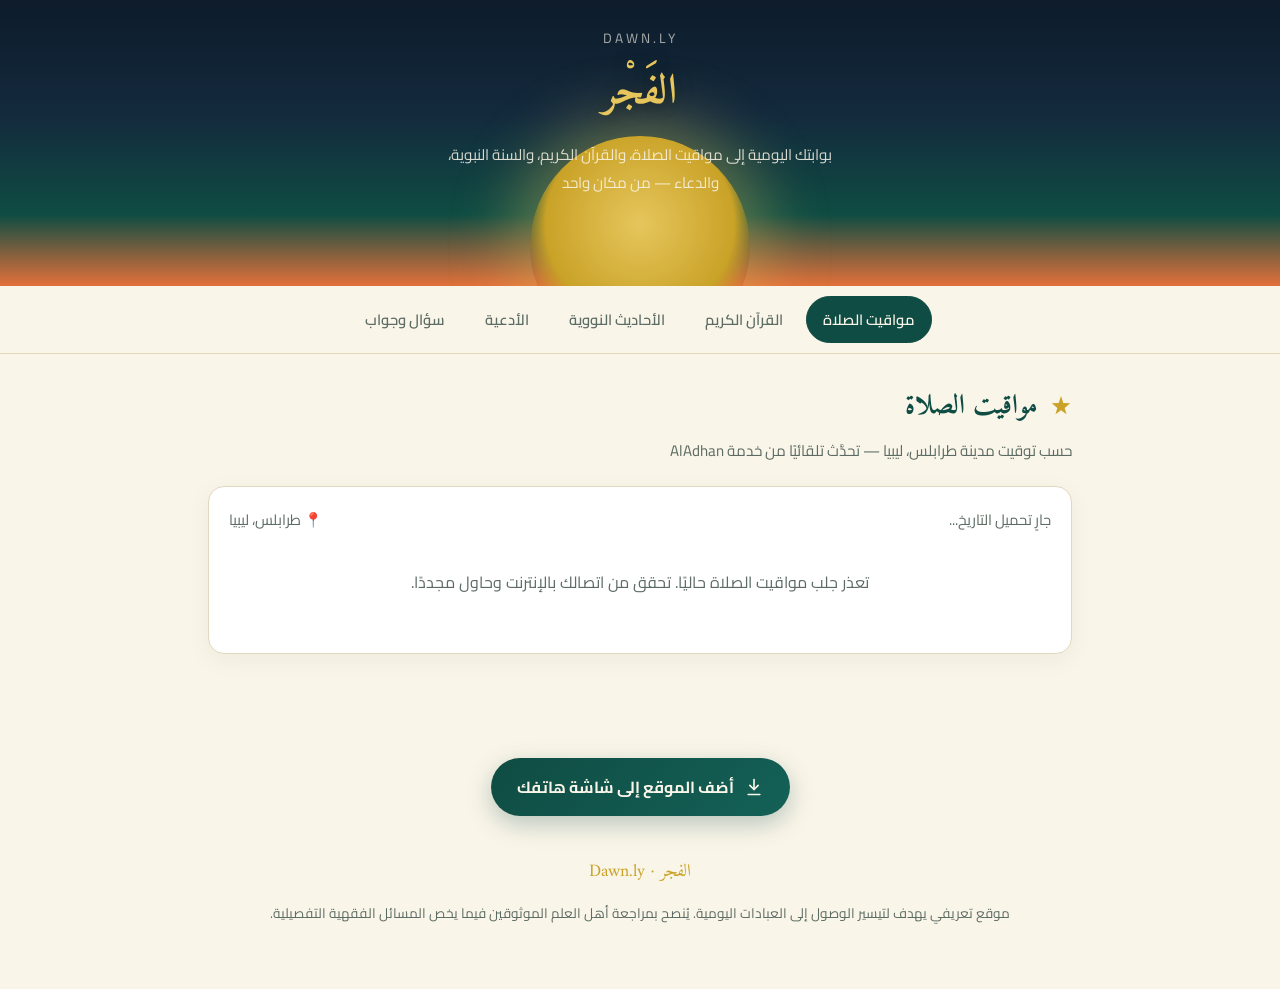
==== commit cb312bff: "Update text in index.html for clarity" ====
--- a/index.html
+++ b/index.html
@@ -377,7 +377,7 @@
   <div class="brand">
     <div class="domain">Dawn.ly</div>
     <h1>الفَجْر</h1>
-    <p class="tag">بوابتك اليومية إلى مواقيت الصلاة، والقرآن الكريم، والسنة النبوية، والدعاء — من طرابلس إلى كل مكان</p>
+    <p class="tag">بوابتك اليومية إلى مواقيت الصلاة، والقرآن الكريم، والسنة النبوية، والدعاء — من مكان واحد</p>
   </div>
 </header>
 
@@ -415,7 +415,7 @@
       <svg class="star" viewBox="0 0 24 24" fill="currentColor"><path d="M12 0l2.5 7.5L22 8l-6 5 2 7-6-4.5L6 20l2-7-6-5 7.5-.5z"/></svg>
       <h2>القرآن الكريم</h2>
     </div>
-    <p class="section-sub">استمع للقرآن الكريم كاملاً — اختر السورة والقارئ. إن لم يعمل مقطع معيّن، أعِد اختيار السورة أو جرّب قارئًا آخر</p>
+    <p class="section-sub">استمع للقرآن الكريم كاملاً — اختر السورة والقارئ.المفضل لك </p>
     <div class="controls-row">
       <select id="reciterSelect"></select>
       <input class="search-box" style="margin:0;" id="surahSearch" placeholder="ابحث عن سورة...">
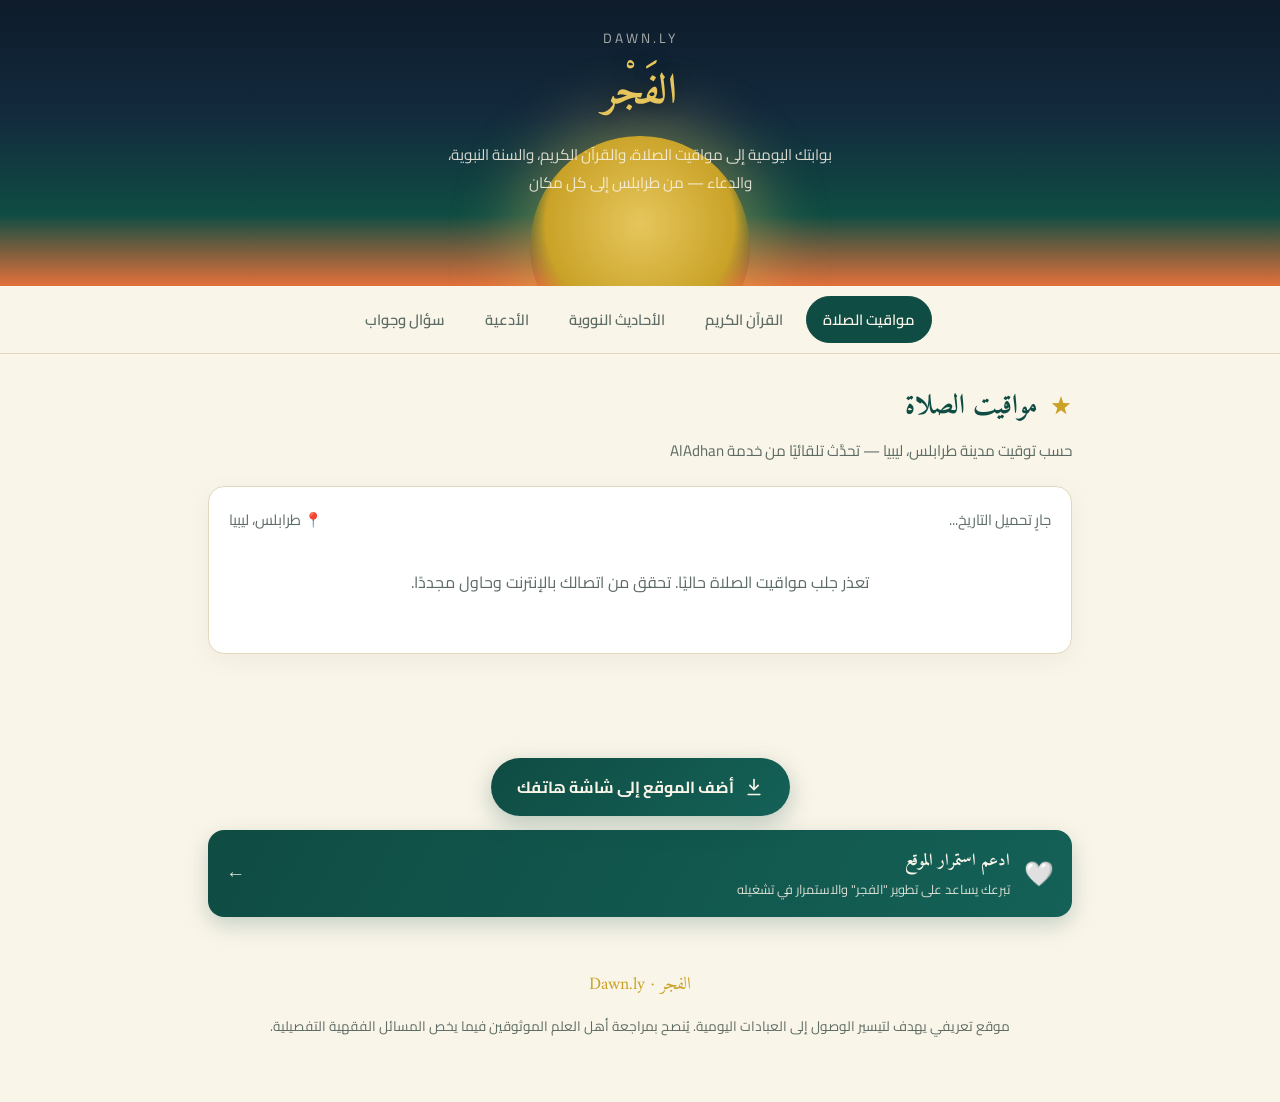
==== commit 2669d0b7: "Add support banner to index.html" ====
--- a/index.html
+++ b/index.html
@@ -316,6 +316,42 @@
 
   /* ---------- Install to home screen ---------- */
   .install-wrap{ text-align:center; margin:34px 0 8px; }
+
+  /* ---------- Support banner (top of homepage, links to support.html) ---------- */
+  .support-banner-wrap{
+    max-width:900px;
+    margin:14px auto 0;
+    padding:0 18px;
+  }
+  .support-banner{
+    display:block;
+    background:linear-gradient(120deg,var(--teal),var(--teal-2));
+    border-radius:16px;
+    padding:16px 18px;
+    margin-bottom:22px;
+    text-decoration:none;
+    color:var(--cream);
+    display:flex;
+    align-items:center;
+    gap:14px;
+    box-shadow:0 8px 22px rgba(15,76,68,.22);
+    transition:transform .15s ease;
+  }
+  .support-banner:hover{ transform:translateY(-2px); }
+  .support-banner .icon{ font-size:1.5rem; flex:none; }
+  .support-banner .txt{ flex:1; }
+  .support-banner .txt strong{
+    display:block;
+    font-family:'Amiri',serif;
+    font-size:1.05rem;
+    margin-bottom:2px;
+  }
+  .support-banner .txt small{
+    display:block;
+    font-size:.8rem;
+    color:rgba(250,245,233,.85);
+  }
+  .support-banner .arrow{ font-size:1.2rem; flex:none; opacity:.85; }
   #installBtn{
     display:inline-flex; align-items:center; gap:10px;
     background:linear-gradient(135deg,var(--teal),var(--teal-2));
@@ -377,7 +413,7 @@
   <div class="brand">
     <div class="domain">Dawn.ly</div>
     <h1>الفَجْر</h1>
-    <p class="tag">بوابتك اليومية إلى مواقيت الصلاة، والقرآن الكريم، والسنة النبوية، والدعاء — من مكان واحد</p>
+    <p class="tag">بوابتك اليومية إلى مواقيت الصلاة، والقرآن الكريم، والسنة النبوية، والدعاء — من طرابلس إلى كل مكان</p>
   </div>
 </header>
 
@@ -415,7 +451,7 @@
       <svg class="star" viewBox="0 0 24 24" fill="currentColor"><path d="M12 0l2.5 7.5L22 8l-6 5 2 7-6-4.5L6 20l2-7-6-5 7.5-.5z"/></svg>
       <h2>القرآن الكريم</h2>
     </div>
-    <p class="section-sub">استمع للقرآن الكريم كاملاً — اختر السورة والقارئ.المفضل لك </p>
+    <p class="section-sub">استمع للقرآن الكريم كاملاً — اختر السورة والقارئ. إن لم يعمل مقطع معيّن، أعِد اختيار السورة أو جرّب قارئًا آخر</p>
     <div class="controls-row">
       <select id="reciterSelect"></select>
       <input class="search-box" style="margin:0;" id="surahSearch" placeholder="ابحث عن سورة...">
@@ -466,6 +502,17 @@
     <span id="installBtnText">أضف الموقع إلى شاشة هاتفك</span>
   </button>
   <span id="installNote"></span>
+</div>
+
+<div class="support-banner-wrap">
+  <a href="support.html" class="support-banner">
+    <span class="icon">🤍</span>
+    <span class="txt">
+      <strong>ادعم استمرار الموقع</strong>
+      <small>تبرعك يساعد على تطوير "الفجر" والاستمرار في تشغيله</small>
+    </span>
+    <span class="arrow">←</span>
+  </a>
 </div>
 
 <div class="modal-overlay" id="installModal">
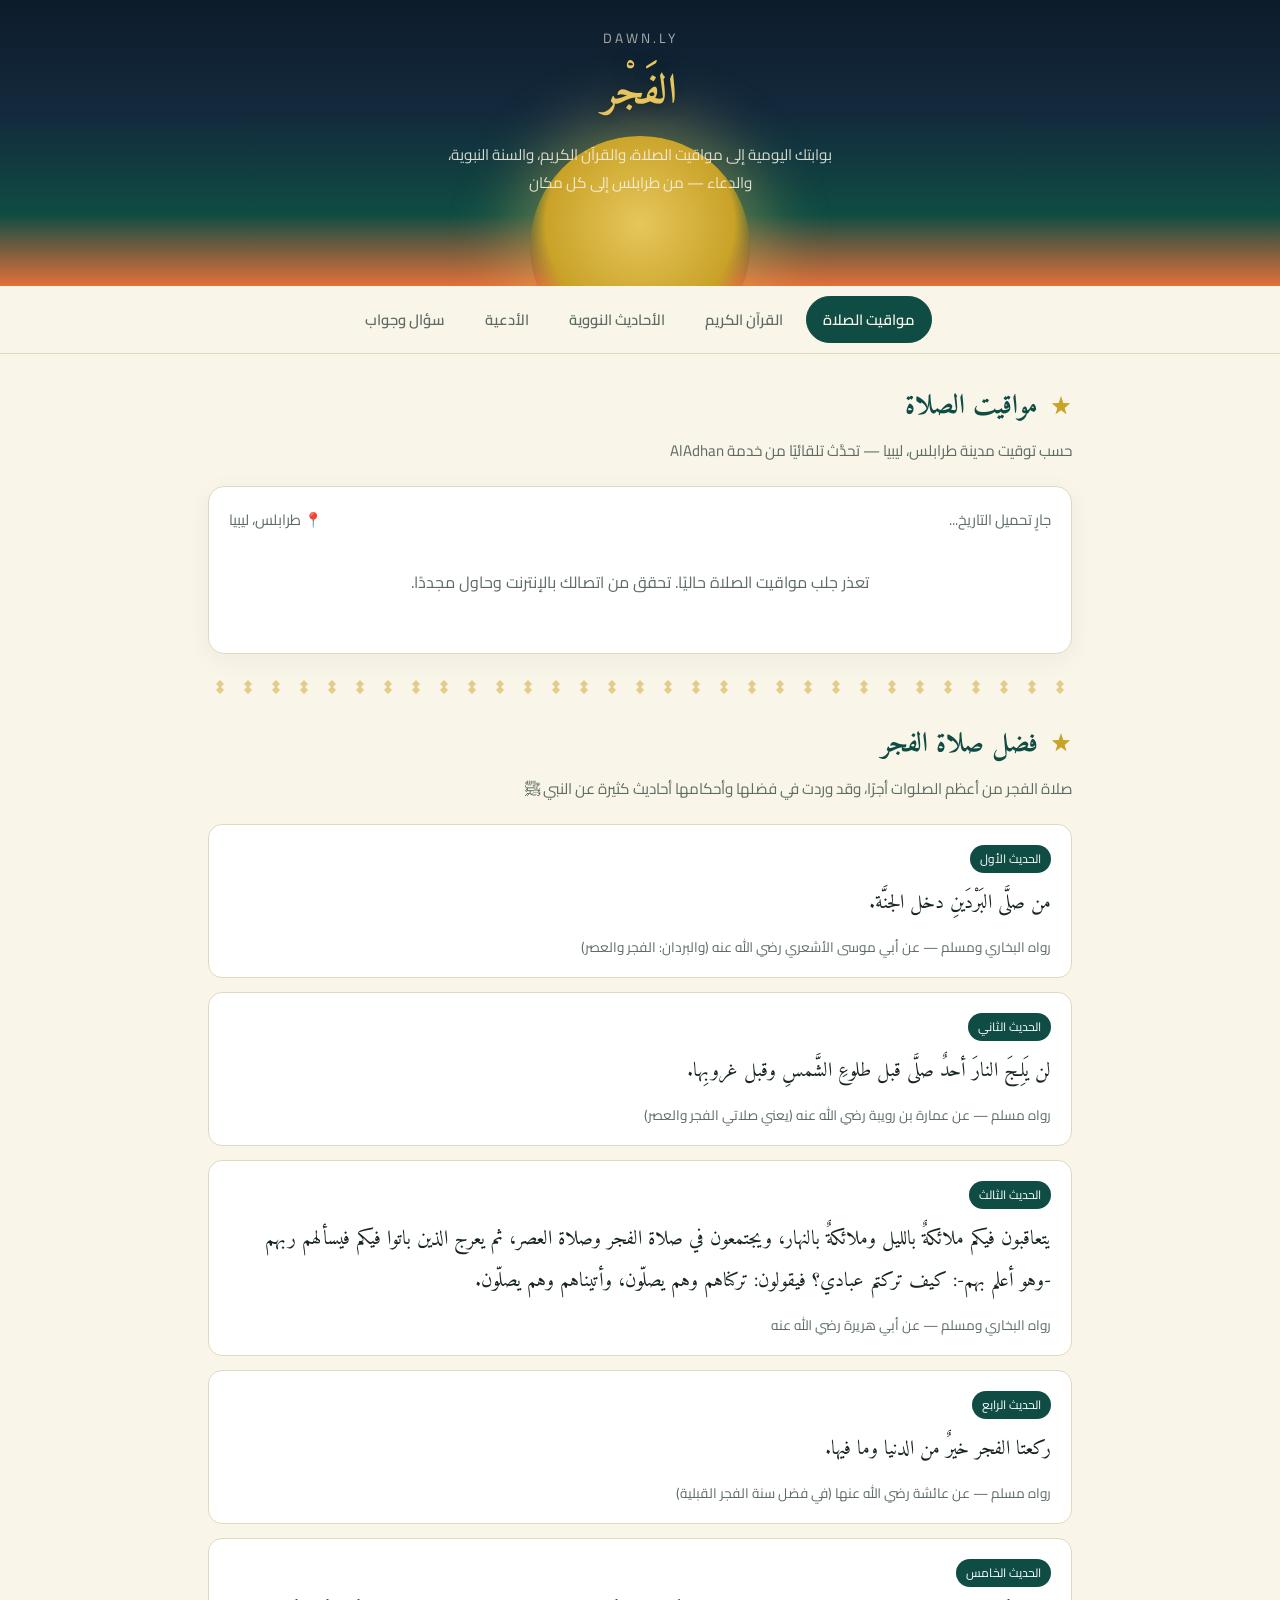
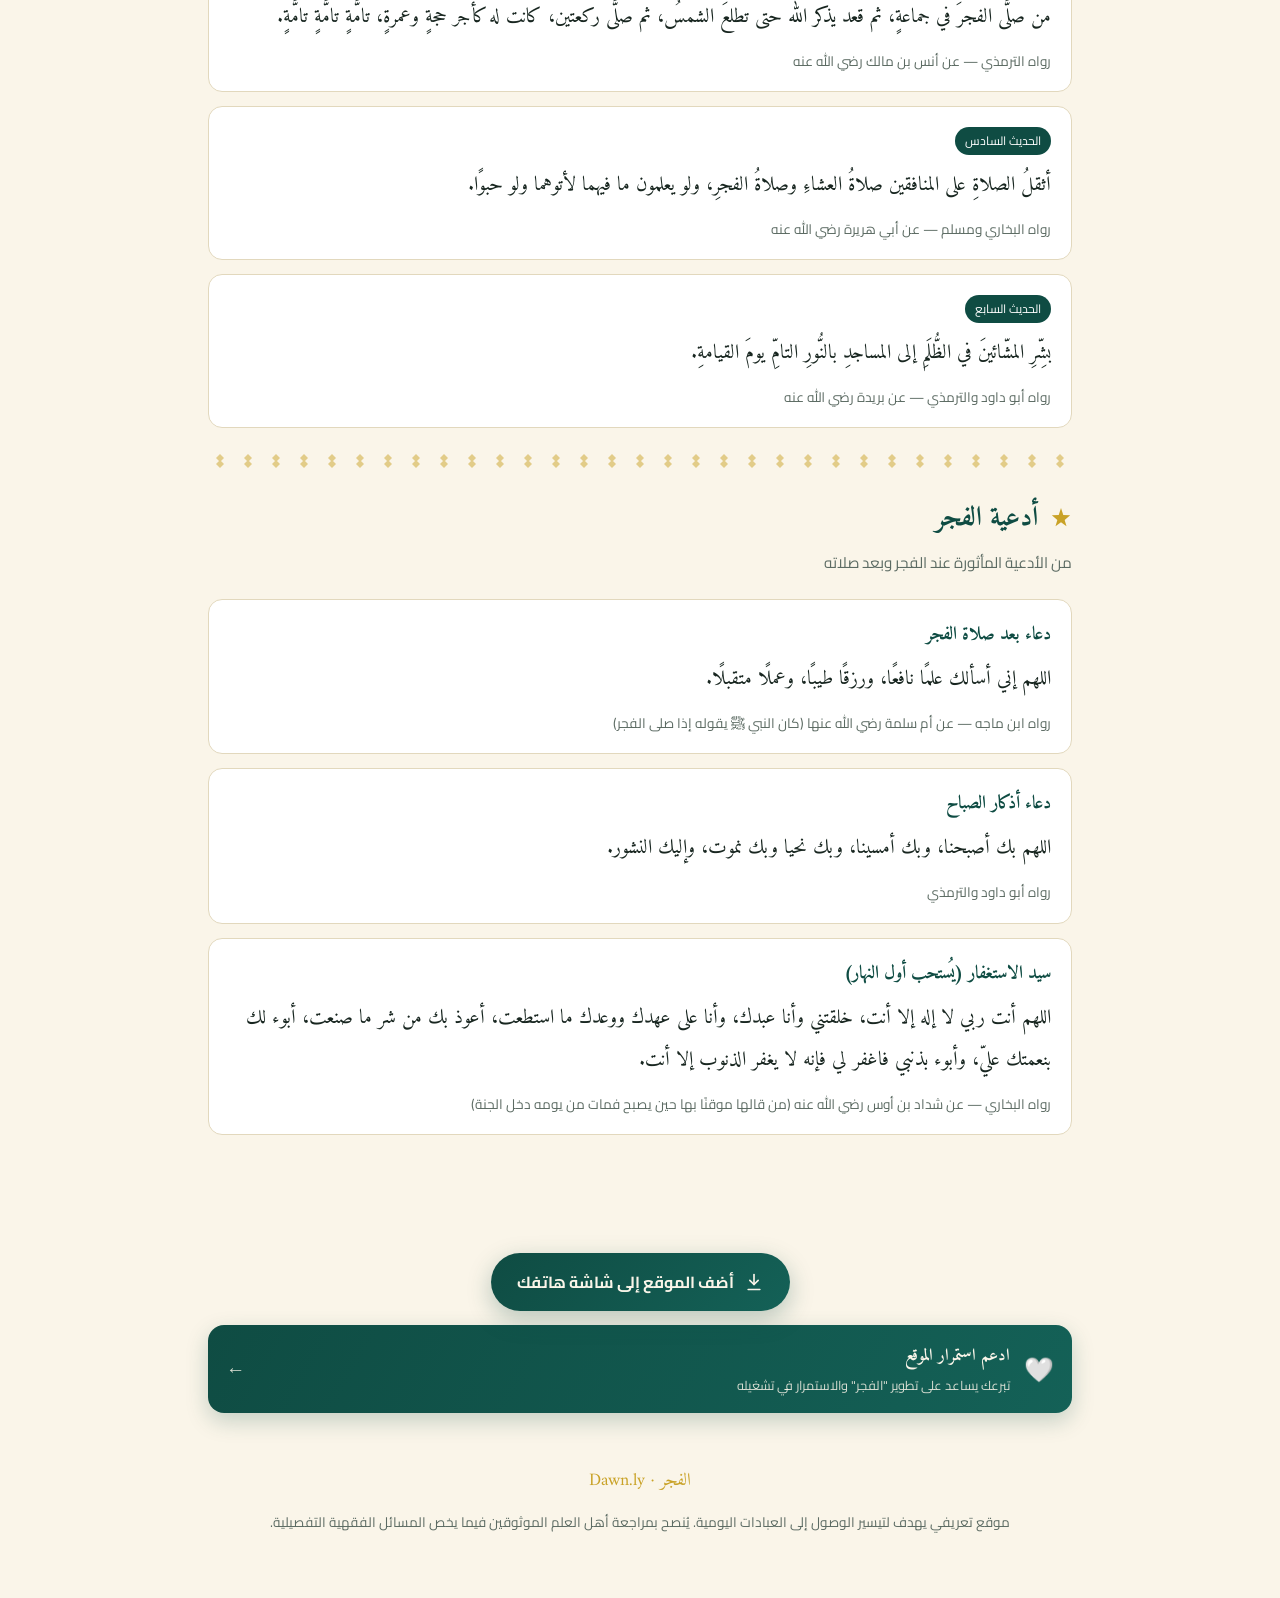
==== commit dd10ec1f: "Add content about Fajr prayer and related duas" ====
--- a/index.html
+++ b/index.html
@@ -442,6 +442,82 @@
       <div id="timesStatus" class="status">جارٍ جلب مواقيت الصلاة...</div>
       <div id="timesGrid" class="times-grid" style="display:none;"></div>
       <div id="hijriLine" class="hijri"></div>
+    </div>
+
+    <div class="divider"></div>
+
+    <div class="section-title">
+      <svg class="star" viewBox="0 0 24 24" fill="currentColor"><path d="M12 0l2.5 7.5L22 8l-6 5 2 7-6-4.5L6 20l2-7-6-5 7.5-.5z"/></svg>
+      <h2>فضل صلاة الفجر</h2>
+    </div>
+    <p class="section-sub">صلاة الفجر من أعظم الصلوات أجرًا، وقد وردت في فضلها وأحكامها أحاديث كثيرة عن النبي ﷺ</p>
+
+    <div class="item-card">
+      <span class="idx">الحديث الأول</span>
+      <div class="arabic amiri">من صلَّى البَرْدَينِ دخل الجنَّة.</div>
+      <div class="src">رواه البخاري ومسلم — عن أبي موسى الأشعري رضي الله عنه (والبردان: الفجر والعصر)</div>
+    </div>
+
+    <div class="item-card">
+      <span class="idx">الحديث الثاني</span>
+      <div class="arabic amiri">لن يَلِجَ النارَ أحدٌ صلَّى قبل طلوعِ الشَّمسِ وقبل غروبِها.</div>
+      <div class="src">رواه مسلم — عن عمارة بن رويبة رضي الله عنه (يعني صلاتي الفجر والعصر)</div>
+    </div>
+
+    <div class="item-card">
+      <span class="idx">الحديث الثالث</span>
+      <div class="arabic amiri">يتعاقبون فيكم ملائكةٌ بالليل وملائكةٌ بالنهار، ويجتمعون في صلاة الفجر وصلاة العصر، ثم يعرج الذين باتوا فيكم فيسألهم ربهم -وهو أعلم بهم-: كيف تركتم عبادي؟ فيقولون: تركناهم وهم يصلّون، وأتيناهم وهم يصلّون.</div>
+      <div class="src">رواه البخاري ومسلم — عن أبي هريرة رضي الله عنه</div>
+    </div>
+
+    <div class="item-card">
+      <span class="idx">الحديث الرابع</span>
+      <div class="arabic amiri">ركعتا الفجر خيرٌ من الدنيا وما فيها.</div>
+      <div class="src">رواه مسلم — عن عائشة رضي الله عنها (في فضل سنة الفجر القبلية)</div>
+    </div>
+
+    <div class="item-card">
+      <span class="idx">الحديث الخامس</span>
+      <div class="arabic amiri">من صلَّى الفجرَ في جماعةٍ، ثم قعد يذكر الله حتى تطلعَ الشمسُ، ثم صلَّى ركعتين، كانت له كأجر حجةٍ وعمرةٍ، تامَّةٍ تامَّةٍ تامَّةٍ.</div>
+      <div class="src">رواه الترمذي — عن أنس بن مالك رضي الله عنه</div>
+    </div>
+
+    <div class="item-card">
+      <span class="idx">الحديث السادس</span>
+      <div class="arabic amiri">أثقلُ الصلاةِ على المنافقين صلاةُ العشاءِ وصلاةُ الفجرِ، ولو يعلمون ما فيهما لأتوهما ولو حبوًا.</div>
+      <div class="src">رواه البخاري ومسلم — عن أبي هريرة رضي الله عنه</div>
+    </div>
+
+    <div class="item-card">
+      <span class="idx">الحديث السابع</span>
+      <div class="arabic amiri">بشِّرِ المشّائينَ في الظُّلَمِ إلى المساجدِ بالنُّورِ التامِّ يومَ القيامةِ.</div>
+      <div class="src">رواه أبو داود والترمذي — عن بريدة رضي الله عنه</div>
+    </div>
+
+    <div class="divider"></div>
+
+    <div class="section-title">
+      <svg class="star" viewBox="0 0 24 24" fill="currentColor"><path d="M12 0l2.5 7.5L22 8l-6 5 2 7-6-4.5L6 20l2-7-6-5 7.5-.5z"/></svg>
+      <h2>أدعية الفجر</h2>
+    </div>
+    <p class="section-sub">من الأدعية المأثورة عند الفجر وبعد صلاته</p>
+
+    <div class="item-card">
+      <h3>دعاء بعد صلاة الفجر</h3>
+      <div class="arabic amiri">اللهم إني أسألك علمًا نافعًا، ورزقًا طيبًا، وعملًا متقبلًا.</div>
+      <div class="src">رواه ابن ماجه — عن أم سلمة رضي الله عنها (كان النبي ﷺ يقوله إذا صلى الفجر)</div>
+    </div>
+
+    <div class="item-card">
+      <h3>دعاء أذكار الصباح</h3>
+      <div class="arabic amiri">اللهم بك أصبحنا، وبك أمسينا، وبك نحيا وبك نموت، وإليك النشور.</div>
+      <div class="src">رواه أبو داود والترمذي</div>
+    </div>
+
+    <div class="item-card">
+      <h3>سيد الاستغفار (يُستحب أول النهار)</h3>
+      <div class="arabic amiri">اللهم أنت ربي لا إله إلا أنت، خلقتني وأنا عبدك، وأنا على عهدك ووعدك ما استطعت، أعوذ بك من شر ما صنعت، أبوء لك بنعمتك عليّ، وأبوء بذنبي فاغفر لي فإنه لا يغفر الذنوب إلا أنت.</div>
+      <div class="src">رواه البخاري — عن شداد بن أوس رضي الله عنه (من قالها موقنًا بها حين يصبح فمات من يومه دخل الجنة)</div>
     </div>
   </section>
 
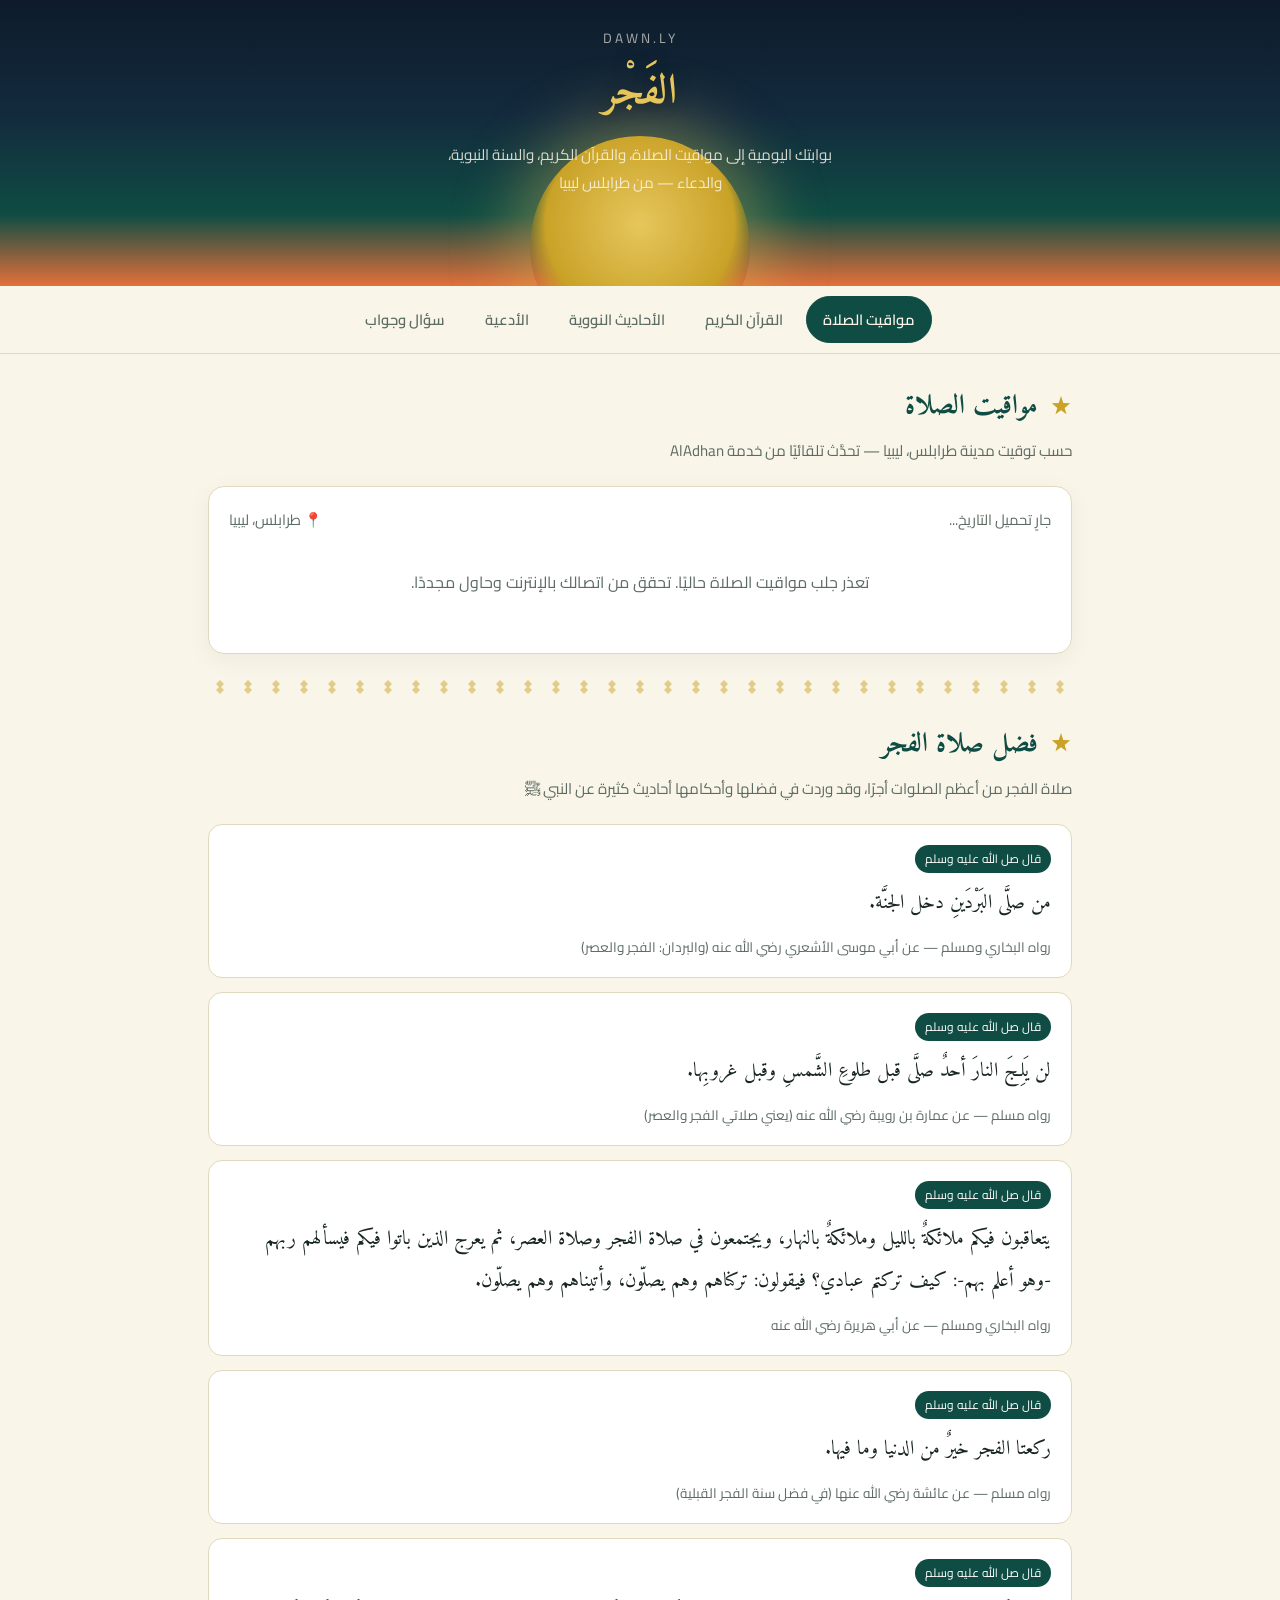
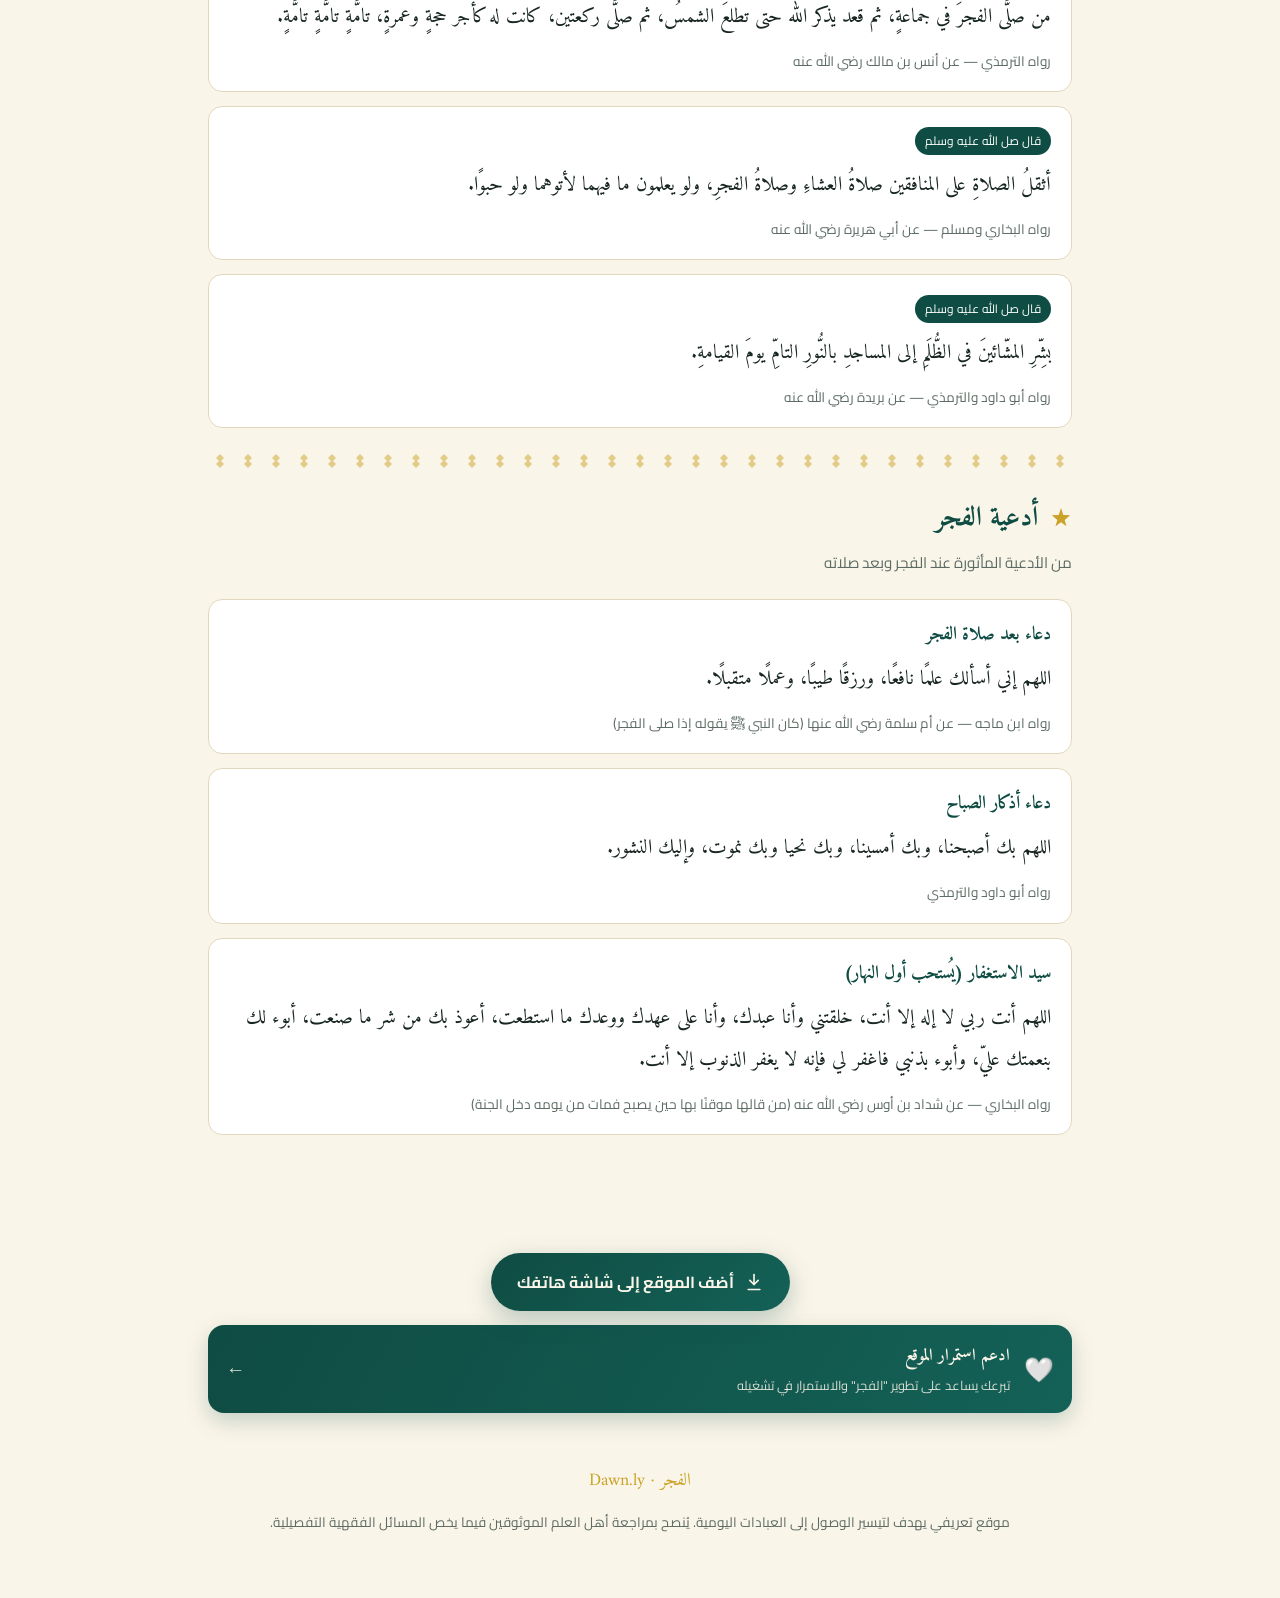
==== commit 528c09aa: "Update Arabic text in index.html" ====
--- a/index.html
+++ b/index.html
@@ -413,7 +413,7 @@
   <div class="brand">
     <div class="domain">Dawn.ly</div>
     <h1>الفَجْر</h1>
-    <p class="tag">بوابتك اليومية إلى مواقيت الصلاة، والقرآن الكريم، والسنة النبوية، والدعاء — من طرابلس إلى كل مكان</p>
+    <p class="tag">بوابتك اليومية إلى مواقيت الصلاة، والقرآن الكريم، والسنة النبوية، والدعاء — من طرابلس ليبيا</p>
   </div>
 </header>
 
@@ -453,43 +453,43 @@
     <p class="section-sub">صلاة الفجر من أعظم الصلوات أجرًا، وقد وردت في فضلها وأحكامها أحاديث كثيرة عن النبي ﷺ</p>
 
     <div class="item-card">
-      <span class="idx">الحديث الأول</span>
+      <span class="idx">قال صل الله عليه وسلم</span>
       <div class="arabic amiri">من صلَّى البَرْدَينِ دخل الجنَّة.</div>
       <div class="src">رواه البخاري ومسلم — عن أبي موسى الأشعري رضي الله عنه (والبردان: الفجر والعصر)</div>
     </div>
 
     <div class="item-card">
-      <span class="idx">الحديث الثاني</span>
+      <span class="idx">قال صل الله عليه وسلم </span>
       <div class="arabic amiri">لن يَلِجَ النارَ أحدٌ صلَّى قبل طلوعِ الشَّمسِ وقبل غروبِها.</div>
       <div class="src">رواه مسلم — عن عمارة بن رويبة رضي الله عنه (يعني صلاتي الفجر والعصر)</div>
     </div>
 
     <div class="item-card">
-      <span class="idx">الحديث الثالث</span>
+      <span class="idx">قال صل الله عليه وسلم</span>
       <div class="arabic amiri">يتعاقبون فيكم ملائكةٌ بالليل وملائكةٌ بالنهار، ويجتمعون في صلاة الفجر وصلاة العصر، ثم يعرج الذين باتوا فيكم فيسألهم ربهم -وهو أعلم بهم-: كيف تركتم عبادي؟ فيقولون: تركناهم وهم يصلّون، وأتيناهم وهم يصلّون.</div>
       <div class="src">رواه البخاري ومسلم — عن أبي هريرة رضي الله عنه</div>
     </div>
 
     <div class="item-card">
-      <span class="idx">الحديث الرابع</span>
+      <span class="idx">قال صل الله عليه وسلم </span>
       <div class="arabic amiri">ركعتا الفجر خيرٌ من الدنيا وما فيها.</div>
       <div class="src">رواه مسلم — عن عائشة رضي الله عنها (في فضل سنة الفجر القبلية)</div>
     </div>
 
     <div class="item-card">
-      <span class="idx">الحديث الخامس</span>
+      <span class="idx">قال صل الله عليه وسلم</span>
       <div class="arabic amiri">من صلَّى الفجرَ في جماعةٍ، ثم قعد يذكر الله حتى تطلعَ الشمسُ، ثم صلَّى ركعتين، كانت له كأجر حجةٍ وعمرةٍ، تامَّةٍ تامَّةٍ تامَّةٍ.</div>
       <div class="src">رواه الترمذي — عن أنس بن مالك رضي الله عنه</div>
     </div>
 
     <div class="item-card">
-      <span class="idx">الحديث السادس</span>
+      <span class="idx">قال صل الله عليه وسلم</span>
       <div class="arabic amiri">أثقلُ الصلاةِ على المنافقين صلاةُ العشاءِ وصلاةُ الفجرِ، ولو يعلمون ما فيهما لأتوهما ولو حبوًا.</div>
       <div class="src">رواه البخاري ومسلم — عن أبي هريرة رضي الله عنه</div>
     </div>
 
     <div class="item-card">
-      <span class="idx">الحديث السابع</span>
+      <span class="idx">قال صل الله عليه وسلم</span>
       <div class="arabic amiri">بشِّرِ المشّائينَ في الظُّلَمِ إلى المساجدِ بالنُّورِ التامِّ يومَ القيامةِ.</div>
       <div class="src">رواه أبو داود والترمذي — عن بريدة رضي الله عنه</div>
     </div>
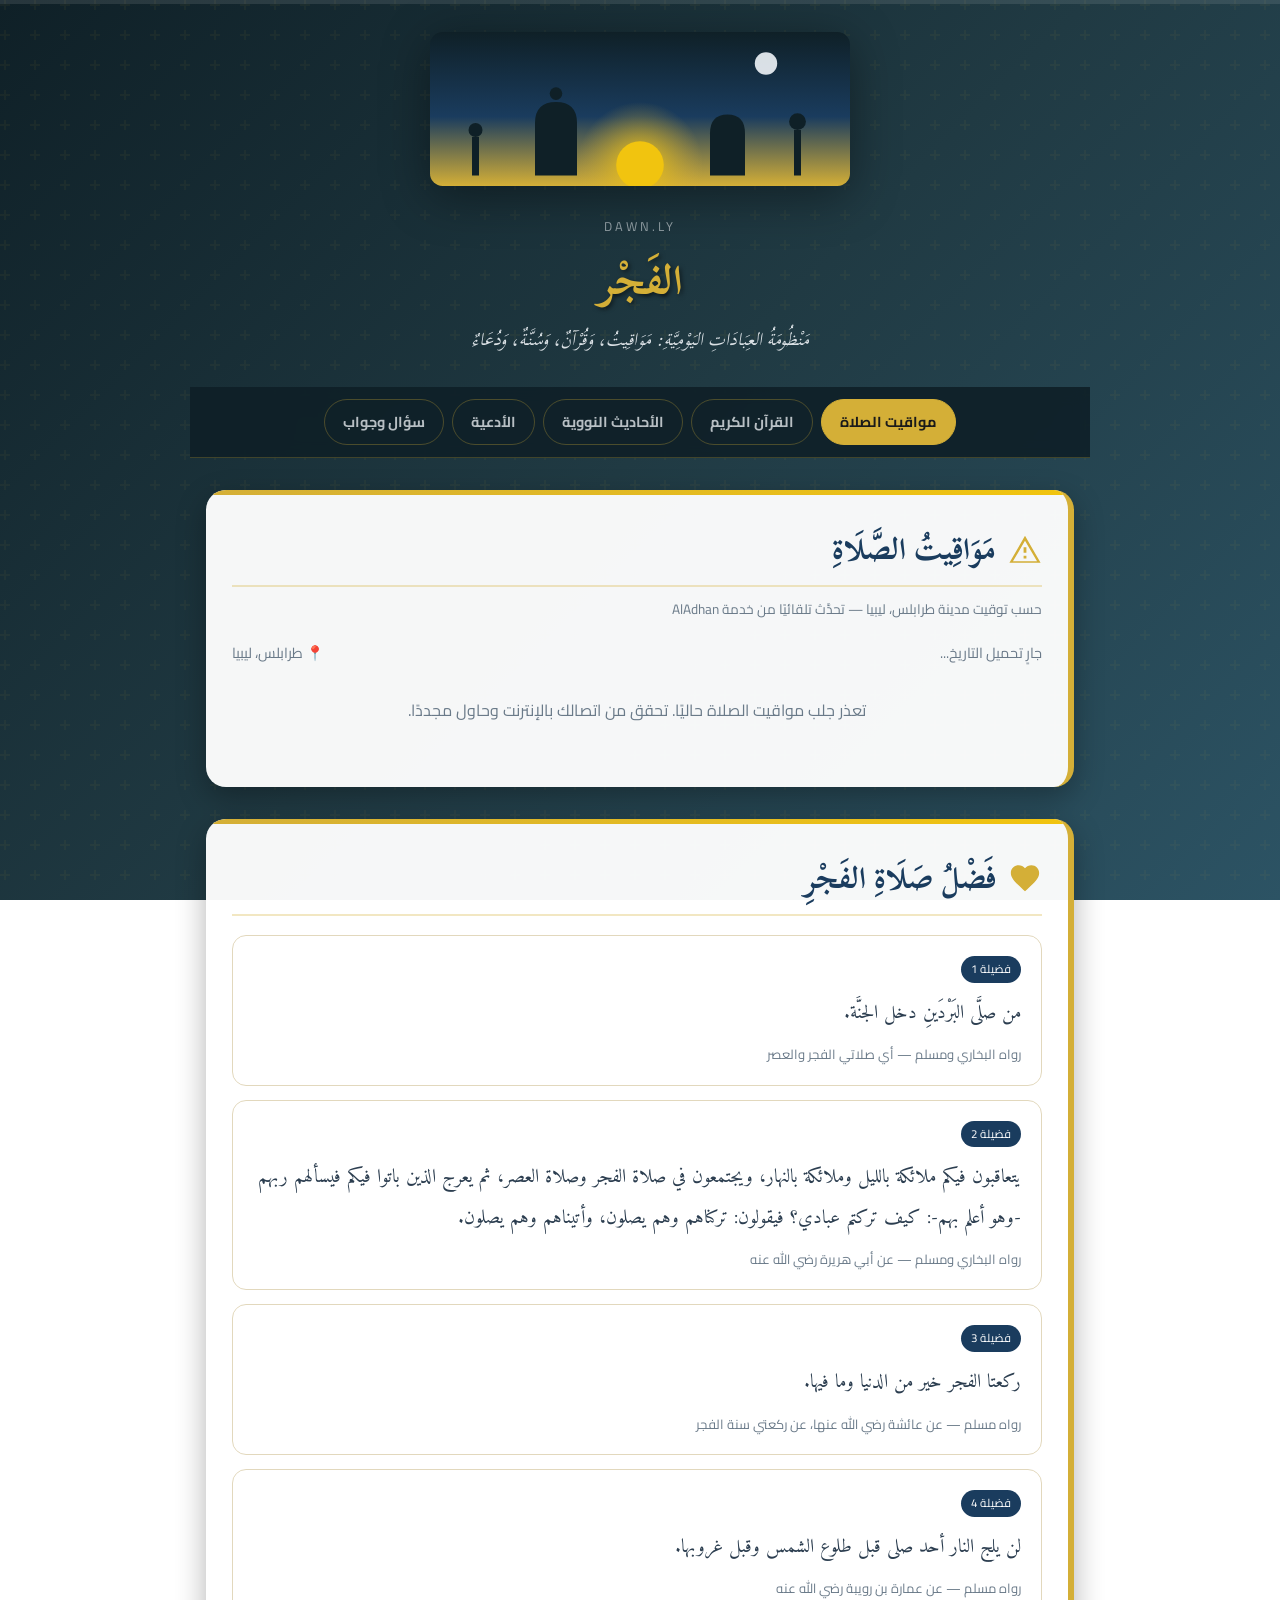
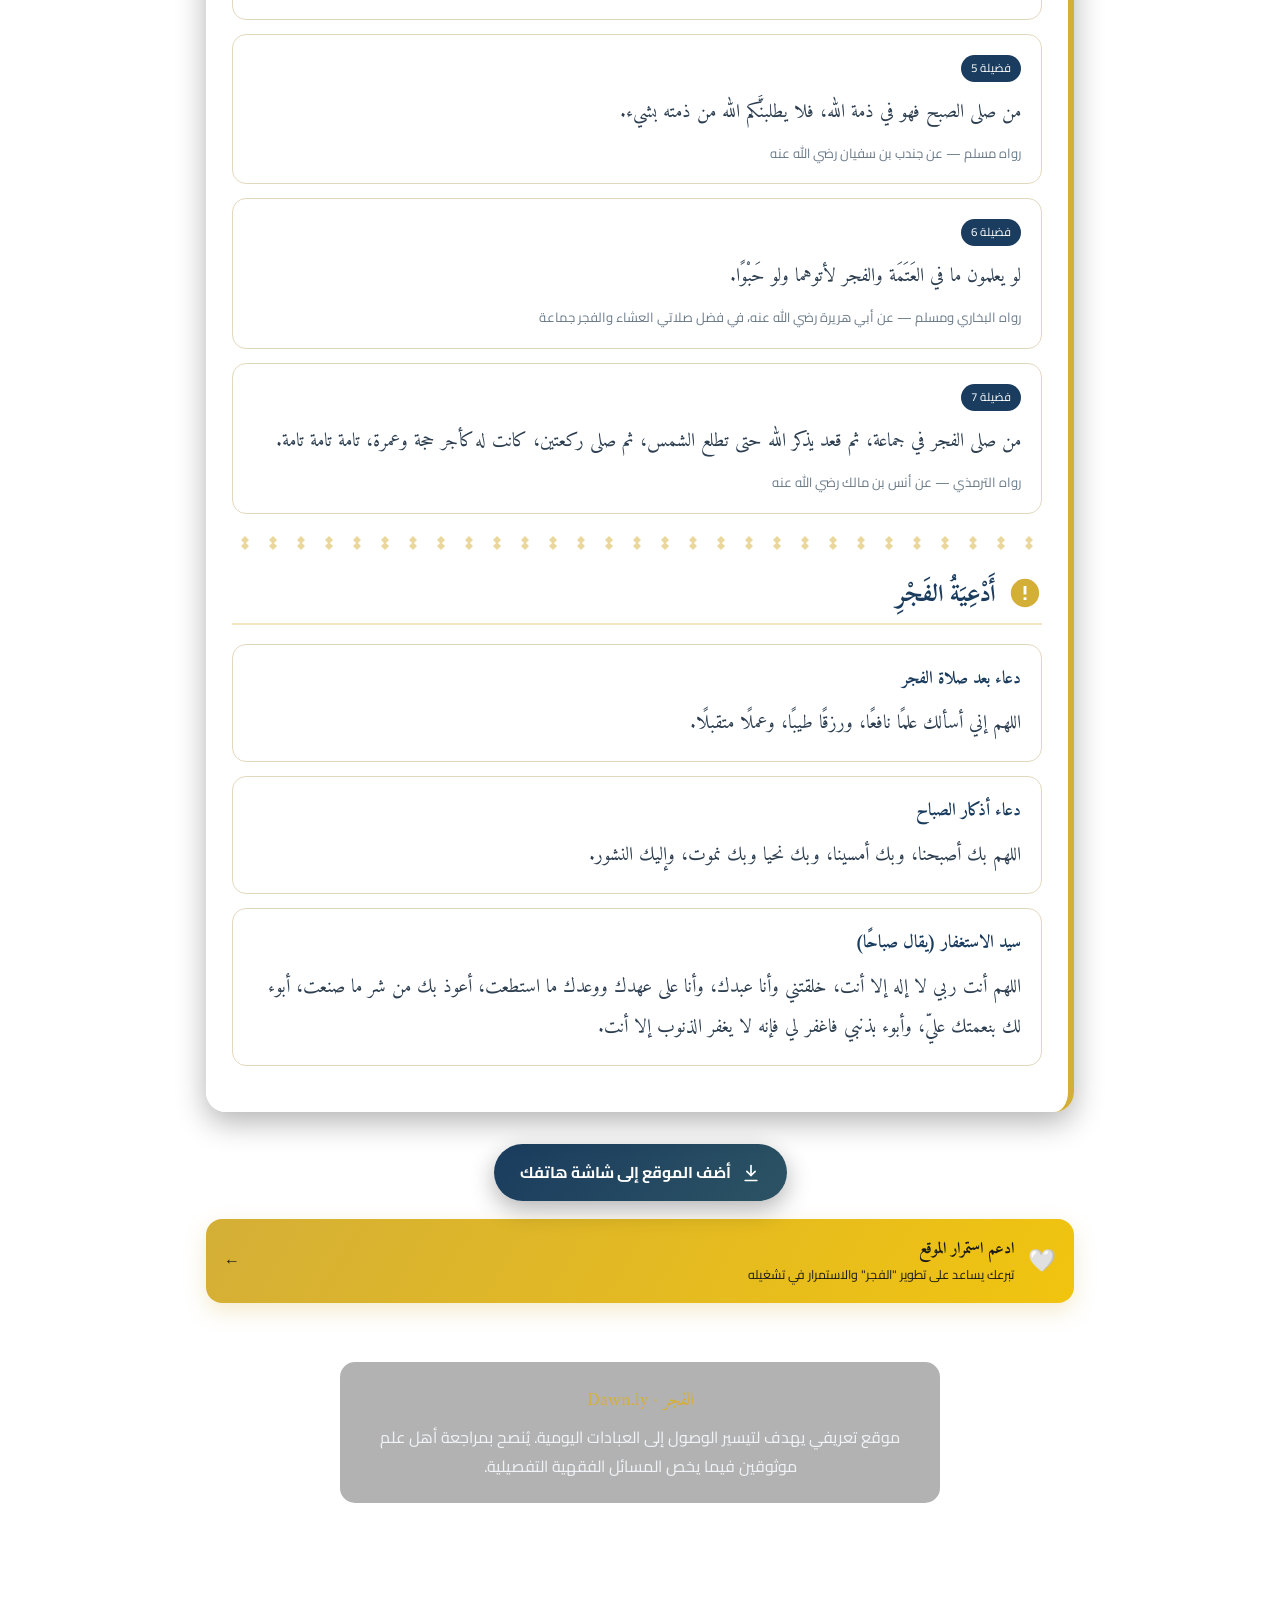
==== commit 47d873d2: "Add files via upload" ====
--- a/index.html
+++ b/index.html
@@ -3,626 +3,136 @@
 <head>
 <meta charset="UTF-8">
 <meta name="viewport" content="width=device-width, initial-scale=1.0">
-<title>الفجر | Dawn.ly</title>
+<title>الفجر | مواقيت الصلاة - Dawn.ly</title>
 <link rel="manifest" href="manifest.json">
-<meta name="theme-color" content="#0f4c43">
+<meta name="theme-color" content="#1a3c5e">
 <link rel="apple-touch-icon" href="icon-180.png">
 <link rel="icon" href="icon-192.png">
 <meta name="mobile-web-app-capable" content="yes">
 <meta name="apple-mobile-web-app-capable" content="yes">
 <meta name="apple-mobile-web-app-status-bar-style" content="black-translucent">
 <meta name="apple-mobile-web-app-title" content="الفجر">
+<meta name="description" content="مواقيت الصلاة في طرابلس، ليبيا، وفضل صلاة الفجر وأدعيتها وأحاديثها">
 <link rel="preconnect" href="https://fonts.googleapis.com">
-<link href="https://fonts.googleapis.com/css2?family=Amiri:wght@400;700&family=Cairo:wght@300;400;600;700;800&display=swap" rel="stylesheet">
-<style>
-  :root{
-    --night:#0d1b2a;
-    --night-2:#132a3d;
-    --teal:#0f4c43;
-    --teal-2:#146157;
-    --gold:#c9a227;
-    --gold-light:#e6c65c;
-    --dawn:#e2703a;
-    --cream:#faf5e9;
-    --cream-2:#f1e8d3;
-    --ink:#182620;
-    --muted:#5c6b63;
-    --line:#e2d8bd;
-  }
-  *{box-sizing:border-box;}
-  html,body{margin:0;padding:0;}
-  body{
-    background:var(--cream);
-    color:var(--ink);
-    font-family:'Cairo',sans-serif;
-    line-height:1.8;
-  }
-  .amiri{font-family:'Amiri',serif;}
-
-  /* ---------- Horizon header (signature element) ---------- */
-  .horizon{
-    position:relative;
-    overflow:hidden;
-    background:linear-gradient(180deg,var(--night) 0%, var(--night-2) 40%, var(--teal) 75%, var(--dawn) 100%);
-    padding:26px 20px 90px;
-    text-align:center;
-    color:var(--cream);
-  }
-  .horizon::before{
-    content:"";
-    position:absolute;
-    left:50%;
-    bottom:-70px;
-    width:220px;
-    height:220px;
-    border-radius:50%;
-    transform:translateX(-50%);
-    background:radial-gradient(circle at 50% 40%, var(--gold-light), var(--gold) 55%, transparent 70%);
-    box-shadow:0 0 60px 20px rgba(230,198,92,.35);
-    animation:rise 6s ease-in-out infinite alternate;
-  }
-  @keyframes rise{
-    from{ bottom:-90px; opacity:.75;}
-    to{ bottom:-55px; opacity:1;}
-  }
-  @media (prefers-reduced-motion: reduce){
-    .horizon::before{ animation:none; bottom:-70px;}
-  }
-  .brand{
-    position:relative;
-    z-index:2;
-  }
-  .brand h1{
-    font-family:'Amiri',serif;
-    font-size:2.6rem;
-    margin:6px 0 2px;
-    letter-spacing:1px;
-    color:var(--gold-light);
-    text-shadow:0 2px 18px rgba(0,0,0,.4);
-  }
-  .brand .domain{
-    font-size:.85rem;
-    letter-spacing:3px;
-    color:rgba(250,245,233,.65);
-    text-transform:uppercase;
-  }
-  .brand p.tag{
-    margin:10px auto 0;
-    max-width:420px;
-    color:rgba(250,245,233,.85);
-    font-size:.95rem;
-  }
-
-  /* ---------- Nav ---------- */
-  nav{
-    position:sticky; top:0; z-index:50;
-    display:flex; justify-content:center; flex-wrap:wrap;
-    gap:6px;
-    background:var(--cream);
-    border-bottom:1px solid var(--line);
-    padding:10px 8px;
-  }
-  nav button{
-    font-family:'Cairo',sans-serif;
-    font-weight:600;
-    font-size:.92rem;
-    background:transparent;
-    color:var(--muted);
-    border:1px solid transparent;
-    padding:9px 16px;
-    border-radius:999px;
-    cursor:pointer;
-    transition:.2s;
-  }
-  nav button:hover{ background:var(--cream-2); }
-  nav button.active{
-    background:var(--teal);
-    color:var(--cream);
-    border-color:var(--teal);
-  }
-  nav button:focus-visible{ outline:2px solid var(--dawn); outline-offset:2px; }
-
-  main{ max-width:900px; margin:0 auto; padding:28px 18px 70px; }
-  section{ display:none; animation:fadein .35s ease; }
-  section.active{ display:block; }
-  @keyframes fadein{ from{opacity:0; transform:translateY(6px);} to{opacity:1; transform:none;} }
-
-  .section-title{
-    display:flex; align-items:center; gap:12px;
-    margin-bottom:6px;
-  }
-  .section-title .star{
-    width:22px; height:22px; flex:none;
-    color:var(--gold);
-  }
-  .section-title h2{
-    font-family:'Amiri',serif;
-    font-size:1.7rem;
-    margin:0;
-    color:var(--teal);
-  }
-  .section-sub{ color:var(--muted); margin:0 0 22px; font-size:.95rem; }
-
-  .divider{
-    height:14px; margin:26px 0;
-    background-repeat:repeat-x; background-position:center;
-    opacity:.5;
-    background-image:url("data:image/svg+xml;utf8,<svg xmlns='http://www.w3.org/2000/svg' width='28' height='14'><path d='M14 0 L18 4 L14 8 L10 4 Z M14 6 L18 10 L14 14 L10 10 Z' fill='%23c9a227'/></svg>");
-  }
-
-  /* ---------- Prayer times card ---------- */
-  .card{
-    background:#fff;
-    border:1px solid var(--line);
-    border-radius:16px;
-    padding:20px;
-    box-shadow:0 6px 24px rgba(20,40,35,.05);
-  }
-  .loc-line{
-    display:flex; align-items:center; justify-content:space-between; flex-wrap:wrap; gap:8px;
-    margin-bottom:14px; color:var(--muted); font-size:.92rem;
-  }
-  .times-grid{
-    display:grid;
-    grid-template-columns:repeat(auto-fit,minmax(120px,1fr));
-    gap:10px;
-  }
-  .time-box{
-    background:var(--cream-2);
-    border-radius:12px;
-    padding:16px 8px;
-    text-align:center;
-    border:1px solid var(--line);
-  }
-  .time-box.now{
-    background:linear-gradient(160deg,var(--teal),var(--teal-2));
-    color:var(--cream);
-    border-color:var(--teal);
-  }
-  .time-box .name{ font-weight:700; font-size:.95rem; }
-  .time-box .val{ font-family:'Amiri',serif; font-size:1.5rem; margin-top:6px; }
-  .status{ text-align:center; color:var(--muted); padding:20px 0; }
-  .hijri{ text-align:center; margin-top:16px; font-size:.9rem; color:var(--muted);}
-
-  /* ---------- Quran ---------- */
-  .controls-row{ display:flex; gap:10px; flex-wrap:wrap; margin-bottom:18px; }
-  select{
-    font-family:'Cairo',sans-serif;
-    padding:10px 14px;
-    border-radius:10px;
-    border:1px solid var(--line);
-    background:#fff;
-    color:var(--ink);
-    font-size:.92rem;
-    flex:1;
-    min-width:160px;
-  }
-  .surah-list{
-    display:grid;
-    grid-template-columns:repeat(auto-fill,minmax(150px,1fr));
-    gap:10px;
-    max-height:420px;
-    overflow-y:auto;
-    padding-left:4px;
-  }
-  .surah-item{
-    background:#fff;
-    border:1px solid var(--line);
-    border-radius:12px;
-    padding:12px 10px;
-    text-align:center;
-    cursor:pointer;
-    transition:.15s;
-  }
-  .surah-item:hover{ border-color:var(--gold); background:var(--cream-2); }
-  .surah-item.playing{ background:var(--teal); color:#fff; border-color:var(--teal); }
-  .surah-item .num{ font-size:.72rem; color:var(--muted); }
-  .surah-item.playing .num{ color:rgba(255,255,255,.75); }
-  .surah-item .nm{ font-family:'Amiri',serif; font-size:1.15rem; margin-top:2px; }
-  .player-bar{
-    position:sticky; bottom:0; margin-top:18px;
-    background:var(--night);
-    border-radius:16px;
-    padding:14px 16px;
-    color:var(--cream);
-    display:flex; align-items:center; gap:14px; flex-wrap:wrap;
-  }
-  .player-bar .now-playing{ font-family:'Amiri',serif; font-size:1.1rem; flex:1; min-width:140px; }
-  audio{ flex:2; min-width:220px; }
-
-  /* ---------- Hadith / Dua cards ---------- */
-  .item-card{
-    background:#fff;
-    border:1px solid var(--line);
-    border-radius:14px;
-    padding:18px 20px;
-    margin-bottom:14px;
-  }
-  .item-card .idx{
-    display:inline-block;
-    background:var(--teal);
-    color:#fff;
-    font-size:.75rem;
-    padding:3px 10px;
-    border-radius:999px;
-    margin-bottom:10px;
-  }
-  .item-card .arabic{
-    font-family:'Amiri',serif;
-    font-size:1.25rem;
-    line-height:2.1;
-    color:var(--ink);
-  }
-  .item-card .src{
-    margin-top:10px;
-    font-size:.85rem;
-    color:var(--muted);
-  }
-  .item-card h3{
-    margin:0 0 8px;
-    font-family:'Amiri',serif;
-    color:var(--teal);
-    font-size:1.15rem;
-  }
-
-  /* ---------- Q&A ---------- */
-  .qa{
-    background:#fff;
-    border:1px solid var(--line);
-    border-radius:14px;
-    margin-bottom:10px;
-    overflow:hidden;
-  }
-  .qa button.q{
-    width:100%;
-    text-align:right;
-    background:transparent;
-    border:none;
-    padding:16px 18px;
-    font-family:'Cairo',sans-serif;
-    font-weight:700;
-    font-size:1rem;
-    color:var(--ink);
-    cursor:pointer;
-    display:flex; justify-content:space-between; align-items:center; gap:10px;
-  }
-  .qa button.q .tag{
-    font-size:.7rem; font-weight:600; color:var(--dawn);
-    border:1px solid var(--dawn); border-radius:999px; padding:2px 10px;
-    white-space:nowrap;
-  }
-  .qa .a{
-    max-height:0; overflow:hidden; transition:max-height .3s ease;
-    padding:0 18px;
-    color:var(--ink);
-    font-size:.96rem;
-  }
-  .qa .a p{ margin:0 0 16px; }
-  .qa.open .a{ max-height:400px; }
-  .qa .plus{ transition:.2s; color:var(--teal); font-size:1.3rem; flex:none; }
-  .qa.open .plus{ transform:rotate(45deg); }
-
-  .search-box{
-    width:100%; padding:12px 16px; border-radius:12px;
-    border:1px solid var(--line); font-family:'Cairo',sans-serif;
-    margin-bottom:18px; font-size:.95rem;
-  }
-
-  footer{
-    text-align:center; color:var(--muted); font-size:.85rem;
-    padding:30px 16px 50px;
-  }
-  footer .fname{ color:var(--gold); font-family:'Amiri',serif; font-size:1.1rem; }
-
-  /* ---------- Install to home screen ---------- */
-  .install-wrap{ text-align:center; margin:34px 0 8px; }
-
-  /* ---------- Support banner (top of homepage, links to support.html) ---------- */
-  .support-banner-wrap{
-    max-width:900px;
-    margin:14px auto 0;
-    padding:0 18px;
-  }
-  .support-banner{
-    display:block;
-    background:linear-gradient(120deg,var(--teal),var(--teal-2));
-    border-radius:16px;
-    padding:16px 18px;
-    margin-bottom:22px;
-    text-decoration:none;
-    color:var(--cream);
-    display:flex;
-    align-items:center;
-    gap:14px;
-    box-shadow:0 8px 22px rgba(15,76,68,.22);
-    transition:transform .15s ease;
-  }
-  .support-banner:hover{ transform:translateY(-2px); }
-  .support-banner .icon{ font-size:1.5rem; flex:none; }
-  .support-banner .txt{ flex:1; }
-  .support-banner .txt strong{
-    display:block;
-    font-family:'Amiri',serif;
-    font-size:1.05rem;
-    margin-bottom:2px;
-  }
-  .support-banner .txt small{
-    display:block;
-    font-size:.8rem;
-    color:rgba(250,245,233,.85);
-  }
-  .support-banner .arrow{ font-size:1.2rem; flex:none; opacity:.85; }
-  #installBtn{
-    display:inline-flex; align-items:center; gap:10px;
-    background:linear-gradient(135deg,var(--teal),var(--teal-2));
-    color:var(--cream);
-    border:none;
-    padding:14px 26px;
-    border-radius:999px;
-    font-family:'Cairo',sans-serif;
-    font-weight:700;
-    font-size:1rem;
-    cursor:pointer;
-    box-shadow:0 8px 24px rgba(15,76,68,.28);
-    transition:transform .15s ease, box-shadow .15s ease;
-  }
-  #installBtn:hover{ transform:translateY(-2px); box-shadow:0 12px 28px rgba(15,76,68,.35); }
-  #installBtn:focus-visible{ outline:2px solid var(--dawn); outline-offset:3px; }
-  #installBtn svg{ width:20px; height:20px; flex:none; }
-  #installNote{
-    display:block; margin-top:10px; font-size:.82rem; color:var(--muted);
-  }
-
-  .modal-overlay{
-    display:none;
-    position:fixed; inset:0; z-index:100;
-    background:rgba(13,27,42,.6);
-    align-items:flex-end; justify-content:center;
-  }
-  .modal-overlay.open{ display:flex; }
-  .modal-sheet{
-    background:var(--cream);
-    width:100%; max-width:480px;
-    border-radius:22px 22px 0 0;
-    padding:26px 22px 32px;
-    box-shadow:0 -10px 40px rgba(0,0,0,.25);
-    animation:slideup .25s ease;
-  }
-  @keyframes slideup{ from{ transform:translateY(100%);} to{ transform:translateY(0);} }
-  .modal-sheet h3{
-    font-family:'Amiri',serif; color:var(--teal); margin:0 0 14px; font-size:1.3rem;
-    display:flex; align-items:center; gap:8px;
-  }
-  .modal-sheet ol{ margin:0 0 18px; padding-inline-start:20px; }
-  .modal-sheet li{ margin-bottom:10px; font-size:.95rem; }
-  .modal-sheet .share-icon{
-    display:inline-flex; align-items:center; justify-content:center;
-    width:22px; height:22px; background:var(--teal); color:#fff; border-radius:6px; font-size:.8rem;
-  }
-  .modal-close{
-    display:block; width:100%; text-align:center;
-    background:var(--teal); color:var(--cream);
-    border:none; padding:13px; border-radius:12px;
-    font-family:'Cairo',sans-serif; font-weight:700; font-size:.95rem; cursor:pointer;
-  }
-</style>
+<link rel="preconnect" href="https://fonts.gstatic.com" crossorigin>
+<link href="https://fonts.googleapis.com/css2?family=Amiri:ital,wght@0,400;0,700;1,400&family=Scheherazade+New:wght@400;700&family=Cairo:wght@400;600;700;800&display=swap" rel="stylesheet">
+<link rel="stylesheet" href="style.css">
 </head>
 <body>
 
-<header class="horizon">
-  <div class="brand">
-    <div class="domain">Dawn.ly</div>
-    <h1>الفَجْر</h1>
-    <p class="tag">بوابتك اليومية إلى مواقيت الصلاة، والقرآن الكريم، والسنة النبوية، والدعاء — من طرابلس ليبيا</p>
-  </div>
-</header>
-
-<nav id="nav">
-  <button data-sec="prayer" class="active">مواقيت الصلاة</button>
-  <button data-sec="quran">القرآن الكريم</button>
-  <button data-sec="hadith">الأحاديث النووية</button>
-  <button data-sec="duas">الأدعية</button>
-  <button data-sec="qa">سؤال وجواب</button>
-</nav>
-
-<main>
-
-  <!-- ========== 1. PRAYER TIMES ========== -->
-  <section id="prayer" class="active">
-    <div class="section-title">
-      <svg class="star" viewBox="0 0 24 24" fill="currentColor"><path d="M12 0l2.5 7.5L22 8l-6 5 2 7-6-4.5L6 20l2-7-6-5 7.5-.5z"/></svg>
-      <h2>مواقيت الصلاة</h2>
-    </div>
-    <p class="section-sub">حسب توقيت مدينة طرابلس، ليبيا — تحدَّث تلقائيًا من خدمة AlAdhan</p>
-    <div class="card">
-      <div class="loc-line">
-        <span id="dateLine">جارٍ تحميل التاريخ...</span>
-        <span>📍 طرابلس، ليبيا</span>
-      </div>
-      <div id="timesStatus" class="status">جارٍ جلب مواقيت الصلاة...</div>
-      <div id="timesGrid" class="times-grid" style="display:none;"></div>
-      <div id="hijriLine" class="hijri"></div>
-    </div>
-
-    <div class="divider"></div>
-
-    <div class="section-title">
-      <svg class="star" viewBox="0 0 24 24" fill="currentColor"><path d="M12 0l2.5 7.5L22 8l-6 5 2 7-6-4.5L6 20l2-7-6-5 7.5-.5z"/></svg>
-      <h2>فضل صلاة الفجر</h2>
-    </div>
-    <p class="section-sub">صلاة الفجر من أعظم الصلوات أجرًا، وقد وردت في فضلها وأحكامها أحاديث كثيرة عن النبي ﷺ</p>
-
-    <div class="item-card">
-      <span class="idx">قال صل الله عليه وسلم</span>
-      <div class="arabic amiri">من صلَّى البَرْدَينِ دخل الجنَّة.</div>
-      <div class="src">رواه البخاري ومسلم — عن أبي موسى الأشعري رضي الله عنه (والبردان: الفجر والعصر)</div>
-    </div>
-
-    <div class="item-card">
-      <span class="idx">قال صل الله عليه وسلم </span>
-      <div class="arabic amiri">لن يَلِجَ النارَ أحدٌ صلَّى قبل طلوعِ الشَّمسِ وقبل غروبِها.</div>
-      <div class="src">رواه مسلم — عن عمارة بن رويبة رضي الله عنه (يعني صلاتي الفجر والعصر)</div>
-    </div>
-
-    <div class="item-card">
-      <span class="idx">قال صل الله عليه وسلم</span>
-      <div class="arabic amiri">يتعاقبون فيكم ملائكةٌ بالليل وملائكةٌ بالنهار، ويجتمعون في صلاة الفجر وصلاة العصر، ثم يعرج الذين باتوا فيكم فيسألهم ربهم -وهو أعلم بهم-: كيف تركتم عبادي؟ فيقولون: تركناهم وهم يصلّون، وأتيناهم وهم يصلّون.</div>
-      <div class="src">رواه البخاري ومسلم — عن أبي هريرة رضي الله عنه</div>
-    </div>
-
-    <div class="item-card">
-      <span class="idx">قال صل الله عليه وسلم </span>
-      <div class="arabic amiri">ركعتا الفجر خيرٌ من الدنيا وما فيها.</div>
-      <div class="src">رواه مسلم — عن عائشة رضي الله عنها (في فضل سنة الفجر القبلية)</div>
-    </div>
-
-    <div class="item-card">
-      <span class="idx">قال صل الله عليه وسلم</span>
-      <div class="arabic amiri">من صلَّى الفجرَ في جماعةٍ، ثم قعد يذكر الله حتى تطلعَ الشمسُ، ثم صلَّى ركعتين، كانت له كأجر حجةٍ وعمرةٍ، تامَّةٍ تامَّةٍ تامَّةٍ.</div>
-      <div class="src">رواه الترمذي — عن أنس بن مالك رضي الله عنه</div>
-    </div>
-
-    <div class="item-card">
-      <span class="idx">قال صل الله عليه وسلم</span>
-      <div class="arabic amiri">أثقلُ الصلاةِ على المنافقين صلاةُ العشاءِ وصلاةُ الفجرِ، ولو يعلمون ما فيهما لأتوهما ولو حبوًا.</div>
-      <div class="src">رواه البخاري ومسلم — عن أبي هريرة رضي الله عنه</div>
-    </div>
-
-    <div class="item-card">
-      <span class="idx">قال صل الله عليه وسلم</span>
-      <div class="arabic amiri">بشِّرِ المشّائينَ في الظُّلَمِ إلى المساجدِ بالنُّورِ التامِّ يومَ القيامةِ.</div>
-      <div class="src">رواه أبو داود والترمذي — عن بريدة رضي الله عنه</div>
-    </div>
-
-    <div class="divider"></div>
-
-    <div class="section-title">
-      <svg class="star" viewBox="0 0 24 24" fill="currentColor"><path d="M12 0l2.5 7.5L22 8l-6 5 2 7-6-4.5L6 20l2-7-6-5 7.5-.5z"/></svg>
-      <h2>أدعية الفجر</h2>
-    </div>
-    <p class="section-sub">من الأدعية المأثورة عند الفجر وبعد صلاته</p>
-
-    <div class="item-card">
-      <h3>دعاء بعد صلاة الفجر</h3>
-      <div class="arabic amiri">اللهم إني أسألك علمًا نافعًا، ورزقًا طيبًا، وعملًا متقبلًا.</div>
-      <div class="src">رواه ابن ماجه — عن أم سلمة رضي الله عنها (كان النبي ﷺ يقوله إذا صلى الفجر)</div>
-    </div>
-
-    <div class="item-card">
-      <h3>دعاء أذكار الصباح</h3>
-      <div class="arabic amiri">اللهم بك أصبحنا، وبك أمسينا، وبك نحيا وبك نموت، وإليك النشور.</div>
-      <div class="src">رواه أبو داود والترمذي</div>
-    </div>
-
-    <div class="item-card">
-      <h3>سيد الاستغفار (يُستحب أول النهار)</h3>
-      <div class="arabic amiri">اللهم أنت ربي لا إله إلا أنت، خلقتني وأنا عبدك، وأنا على عهدك ووعدك ما استطعت، أعوذ بك من شر ما صنعت، أبوء لك بنعمتك عليّ، وأبوء بذنبي فاغفر لي فإنه لا يغفر الذنوب إلا أنت.</div>
-      <div class="src">رواه البخاري — عن شداد بن أوس رضي الله عنه (من قالها موقنًا بها حين يصبح فمات من يومه دخل الجنة)</div>
-    </div>
-  </section>
-
-  <!-- ========== 2. QURAN ========== -->
-  <section id="quran">
-    <div class="section-title">
-      <svg class="star" viewBox="0 0 24 24" fill="currentColor"><path d="M12 0l2.5 7.5L22 8l-6 5 2 7-6-4.5L6 20l2-7-6-5 7.5-.5z"/></svg>
-      <h2>القرآن الكريم</h2>
-    </div>
-    <p class="section-sub">استمع للقرآن الكريم كاملاً — اختر السورة والقارئ. إن لم يعمل مقطع معيّن، أعِد اختيار السورة أو جرّب قارئًا آخر</p>
-    <div class="controls-row">
-      <select id="reciterSelect"></select>
-      <input class="search-box" style="margin:0;" id="surahSearch" placeholder="ابحث عن سورة...">
-    </div>
-    <div class="surah-list" id="surahList"></div>
-    <div class="player-bar">
-      <span class="now-playing" id="nowPlaying">اختر سورة للاستماع</span>
-      <audio id="audioPlayer" controls></audio>
-    </div>
-  </section>
-
-  <!-- ========== 3. HADITH ========== -->
-  <section id="hadith">
-    <div class="section-title">
-      <svg class="star" viewBox="0 0 24 24" fill="currentColor"><path d="M12 0l2.5 7.5L22 8l-6 5 2 7-6-4.5L6 20l2-7-6-5 7.5-.5z"/></svg>
-      <h2>الأربعون النووية</h2>
-    </div>
-    <p class="section-sub">أحاديث نبوية شريفة جمعها الإمام يحيى بن شرف النووي، وهي أصول جامعة في الدين (٤٢ حديثًا وفق أشهر الطبعات)</p>
-    <div id="hadithList"></div>
-  </section>
-
-  <!-- ========== 4. DUAS ========== -->
-  <section id="duas">
-    <div class="section-title">
-      <svg class="star" viewBox="0 0 24 24" fill="currentColor"><path d="M12 0l2.5 7.5L22 8l-6 5 2 7-6-4.5L6 20l2-7-6-5 7.5-.5z"/></svg>
-      <h2>الأدعية المأثورة</h2>
-    </div>
-    <p class="section-sub">٥٠ دعاءً من القرآن والسنة، لمناسبات اليوم والليلة</p>
-    <input class="search-box" id="duaSearch" placeholder="ابحث عن دعاء (مثال: النوم، السفر، الهمّ)...">
-    <div id="duaList"></div>
-  </section>
-
-  <!-- ========== 5. Q&A ========== -->
-  <section id="qa">
-    <div class="section-title">
-      <svg class="star" viewBox="0 0 24 24" fill="currentColor"><path d="M12 0l2.5 7.5L22 8l-6 5 2 7-6-4.5L6 20l2-7-6-5 7.5-.5z"/></svg>
-      <h2>سؤال وجواب</h2>
-    </div>
-    <p class="section-sub">أشهر الأسئلة الشرعية حول الصيام والزكاة ومسائل شائعة، على مذهب جمهور أهل السنة، وقد ترد اجتهادات فقهية متعددة في بعض التفاصيل الدقيقة</p>
-    <div id="qaList"></div>
-  </section>
-
-</main>
-
-<div class="install-wrap">
-  <button id="installBtn" style="display:none;">
-    <svg viewBox="0 0 24 24" fill="none" stroke="currentColor" stroke-width="2" stroke-linecap="round" stroke-linejoin="round"><path d="M12 3v12"/><path d="M7 10l5 5 5-5"/><path d="M5 21h14"/></svg>
-    <span id="installBtnText">أضف الموقع إلى شاشة هاتفك</span>
-  </button>
-  <span id="installNote"></span>
+<div class="progress-container"><div class="progress-bar" id="progressBar"></div></div>
+
+<div class="container">
+
+    <header>
+        <a href="index.html" class="brand-link">
+            <div class="header-art">
+                <svg viewBox="0 0 600 220" xmlns="http://www.w3.org/2000/svg">
+                    <defs>
+                        <linearGradient id="sky" x1="0" y1="0" x2="0" y2="1">
+                            <stop offset="0%" stop-color="#0f2027"/>
+                            <stop offset="55%" stop-color="#1a3c5e"/>
+                            <stop offset="100%" stop-color="#d4af37"/>
+                        </linearGradient>
+                        <radialGradient id="sun" cx="50%" cy="50%" r="50%">
+                            <stop offset="0%" stop-color="#f1c40f"/>
+                            <stop offset="100%" stop-color="#d4af37" stop-opacity="0"/>
+                        </radialGradient>
+                    </defs>
+                    <rect width="600" height="220" fill="url(#sky)" rx="18"/>
+                    <circle cx="300" cy="190" r="90" fill="url(#sun)"/>
+                    <circle cx="300" cy="190" r="34" fill="#f1c40f"/>
+                    <g fill="#0f2027">
+                        <rect x="60" y="150" width="10" height="55"/>
+                        <circle cx="65" cy="140" r="10"/>
+                        <rect x="520" y="140" width="10" height="65"/>
+                        <circle cx="525" cy="128" r="12"/>
+                        <path d="M150 205 L150 130 Q150 100 180 100 Q210 100 210 130 L210 205 Z"/>
+                        <circle cx="180" cy="88" r="9"/>
+                        <path d="M400 205 L400 145 Q400 118 425 118 Q450 118 450 145 L450 205 Z"/>
+                    </g>
+                    <circle cx="480" cy="45" r="16" fill="#f0f4f8" opacity=".9"/>
+                </svg>
+            </div>
+            <div class="domain-tag">Dawn.ly</div>
+            <h1>الفَجْر</h1>
+        </a>
+        <p class="subtitle">مَنْظُومَةُ العِبَادَاتِ اليَوْمِيَّةِ: مَوَاقِيتُ، وَقُرْآنٌ، وَسُنَّةٌ، وَدُعَاءٌ</p>
+    </header>
+
+    <nav>
+        <a href="index.html" class="active">مواقيت الصلاة</a>
+        <a href="quran.html">القرآن الكريم</a>
+        <a href="hadith.html">الأحاديث النووية</a>
+        <a href="duas.html">الأدعية</a>
+        <a href="qa.html">سؤال وجواب</a>
+    </nav>
+
+    <div class="section-card">
+        <h2 class="section-title">
+            <svg viewBox="0 0 24 24"><path d="M12 2L1 21h22L12 2zm0 3.5l8.5 14.5h-17L12 5.5zM11 10v4h2v-4h-2zm0 6v2h2v-2h-2z"/></svg>
+            مَوَاقِيتُ الصَّلَاةِ
+        </h2>
+        <p class="section-note">حسب توقيت مدينة طرابلس، ليبيا — تحدَّث تلقائيًا من خدمة AlAdhan</p>
+        <div class="loc-line">
+            <span id="dateLine">جارٍ تحميل التاريخ...</span>
+            <span>📍 طرابلس، ليبيا</span>
+        </div>
+        <div id="timesStatus" class="status">جارٍ جلب مواقيت الصلاة...</div>
+        <div id="timesGrid" class="times-grid" style="display:none;"></div>
+        <div id="hijriLine" class="hijri"></div>
+    </div>
+
+    <div class="section-card">
+        <h2 class="section-title">
+            <svg viewBox="0 0 24 24"><path d="M12 21.35l-1.45-1.32C5.4 15.36 2 12.28 2 8.5 2 5.42 4.42 3 7.5 3c1.74 0 3.41.81 4.5 2.09C13.09 3.81 14.76 3 16.5 3 19.58 3 22 5.42 22 8.5c0 3.78-3.4 6.86-8.55 11.54L12 21.35z"/></svg>
+            فَضْلُ صَلَاةِ الفَجْرِ
+        </h2>
+        <div id="fajrVirtueList"></div>
+        <div class="divider"></div>
+        <h2 class="section-title" style="font-size:1.5rem;">
+            <svg viewBox="0 0 24 24"><path d="M12 2C6.48 2 2 6.48 2 12s4.48 10 10 10 10-4.48 10-10S17.52 2 12 2zm1 15h-2v-2h2v2zm0-4h-2V7h2v6z"/></svg>
+            أَدْعِيَةُ الفَجْرِ
+        </h2>
+        <div id="fajrDuaList"></div>
+    </div>
+
+    <div class="install-wrap">
+        <button id="installBtn" style="display:none;">
+            <svg viewBox="0 0 24 24" fill="none" stroke="currentColor" stroke-width="2" stroke-linecap="round" stroke-linejoin="round"><path d="M12 3v12"/><path d="M7 10l5 5 5-5"/><path d="M5 21h14"/></svg>
+            <span id="installBtnText">أضف الموقع إلى شاشة هاتفك</span>
+        </button>
+        <span id="installNote"></span>
+    </div>
+
+    <!-- Support icon/banner: only here, at the bottom of the homepage -->
+    <a href="support.html" class="support-banner">
+        <span class="icon">🤍</span>
+        <span class="txt">
+            <strong>ادعم استمرار الموقع</strong>
+            <small>تبرعك يساعد على تطوير "الفجر" والاستمرار في تشغيله</small>
+        </span>
+        <span>←</span>
+    </a>
+
+    <footer>
+        <div class="footer-note">
+            <div class="fname">الفجر · Dawn.ly</div>
+            <p>موقع تعريفي يهدف لتيسير الوصول إلى العبادات اليومية. يُنصح بمراجعة أهل علم موثوقين فيما يخص المسائل الفقهية التفصيلية.</p>
+        </div>
+    </footer>
 </div>
 
-<div class="support-banner-wrap">
-  <a href="support.html" class="support-banner">
-    <span class="icon">🤍</span>
-    <span class="txt">
-      <strong>ادعم استمرار الموقع</strong>
-      <small>تبرعك يساعد على تطوير "الفجر" والاستمرار في تشغيله</small>
-    </span>
-    <span class="arrow">←</span>
-  </a>
+<div class="modal-overlay" id="installModal">
+    <div class="modal-sheet">
+        <h3 id="installModalTitle">📲 إضافة "الفجر" إلى الشاشة الرئيسية</h3>
+        <ol id="installModalSteps"></ol>
+        <button class="modal-close" id="closeInstallModal">حسنًا، فهمت</button>
+    </div>
 </div>
 
-<div class="modal-overlay" id="installModal">
-  <div class="modal-sheet">
-    <h3 id="installModalTitle">📲 إضافة "الفجر" إلى الشاشة الرئيسية</h3>
-    <ol id="installModalSteps">
-      <li>اضغط على أيقونة المشاركة <span class="share-icon">⬆︎</span> في شريط المتصفح (سفاري) أسفل الشاشة أو أعلاها.</li>
-      <li>مرّر للأسفل واختر <strong>"إضافة إلى الشاشة الرئيسية"</strong> (Add to Home Screen).</li>
-      <li>اضغط <strong>"إضافة"</strong> أعلى الشاشة، وستظهر أيقونة الفجر على هاتفك مثل أي تطبيق.</li>
-    </ol>
-    <button class="modal-close" id="closeInstallModal">حسنًا، فهمت</button>
-  </div>
-</div>
-
-<footer>
-  <div class="fname">الفجر · Dawn.ly</div>
-  <p>موقع تعريفي يهدف لتيسير الوصول إلى العبادات اليومية. يُنصح بمراجعة أهل العلم الموثوقين فيما يخص المسائل الفقهية التفصيلية.</p>
-</footer>
-
 <script>
-/* ============ NAVIGATION ============ */
-const navButtons = document.querySelectorAll('nav button');
-const sections = document.querySelectorAll('main section');
-navButtons.forEach(btn=>{
-  btn.addEventListener('click', ()=>{
-    navButtons.forEach(b=>b.classList.remove('active'));
-    sections.forEach(s=>s.classList.remove('active'));
-    btn.classList.add('active');
-    document.getElementById(btn.dataset.sec).classList.add('active');
-    window.scrollTo({top:0, behavior:'smooth'});
-  });
-});
-
-/* ============ 1. PRAYER TIMES (Aladhan API, Tripoli, Libya) ============ */
+/* ============ PRAYER TIMES (Aladhan API, Tripoli, Libya) ============ */
 async function loadPrayerTimes(){
   const statusEl = document.getElementById('timesStatus');
   const gridEl = document.getElementById('timesGrid');
@@ -634,19 +144,12 @@
     const json = await res.json();
     const t = json.data.timings;
     const names = [
-      {key:'Fajr', ar:'الفجر'},
-      {key:'Sunrise', ar:'الشروق'},
-      {key:'Dhuhr', ar:'الظهر'},
-      {key:'Asr', ar:'العصر'},
-      {key:'Maghrib', ar:'المغرب'},
-      {key:'Isha', ar:'العشاء'}
+      {key:'Fajr', ar:'الفجر'}, {key:'Sunrise', ar:'الشروق'}, {key:'Dhuhr', ar:'الظهر'},
+      {key:'Asr', ar:'العصر'}, {key:'Maghrib', ar:'المغرب'}, {key:'Isha', ar:'العشاء'}
     ];
     const now = new Date();
     const nowMinutes = now.getHours()*60 + now.getMinutes();
-    function toMinutes(str){
-      const [h,m] = str.split(':').map(Number);
-      return h*60+m;
-    }
+    function toMinutes(str){ const [h,m] = str.split(':').map(Number); return h*60+m; }
     let closestIdx = 0, minDiff = Infinity;
     names.forEach((n,i)=>{
       const diff = nowMinutes - toMinutes(t[n.key].slice(0,5));
@@ -661,7 +164,10 @@
     gridEl.style.display='grid';
     const gdate = json.data.date.gregorian;
     const hdate = json.data.date.hijri;
-    dateLine.textContent = `${gdate.weekday.ar} ${gdate.day} ${gdate.month.ar} ${gdate.year}`;
+    const arMonths = ['يناير','فبراير','مارس','أبريل','مايو','يونيو','يوليو','أغسطس','سبتمبر','أكتوبر','نوفمبر','ديسمبر'];
+    const arWeekdays = ['الأحد','الاثنين','الثلاثاء','الأربعاء','الخميس','الجمعة','السبت'];
+    const todayJs = new Date();
+    dateLine.textContent = `${arWeekdays[todayJs.getDay()]} ${gdate.day} ${arMonths[Number(gdate.month.number)-1]} ${gdate.year}`;
     hijriLine.textContent = `${hdate.day} ${hdate.month.ar} ${hdate.year} هـ`;
   }catch(err){
     statusEl.textContent = 'تعذر جلب مواقيت الصلاة حاليًا. تحقق من اتصالك بالإنترنت وحاول مجددًا.';
@@ -669,382 +175,36 @@
 }
 loadPrayerTimes();
 
-/* ============ 2. QURAN ============ */
-const surahs = [
- "الفاتحة","البقرة","آل عمران","النساء","المائدة","الأنعام","الأعراف","الأنفال","التوبة","يونس",
- "هود","يوسف","الرعد","إبراهيم","الحجر","النحل","الإسراء","الكهف","مريم","طه",
- "الأنبياء","الحج","المؤمنون","النور","الفرقان","الشعراء","النمل","القصص","العنكبوت","الروم",
- "لقمان","السجدة","الأحزاب","سبأ","فاطر","يس","الصافات","ص","الزمر","غافر",
- "فصلت","الشورى","الزخرف","الدخان","الجاثية","الأحقاف","محمد","الفتح","الحجرات","ق",
- "الذاريات","الطور","النجم","القمر","الرحمن","الواقعة","الحديد","المجادلة","الحشر","الممتحنة",
- "الصف","الجمعة","المنافقون","التغابن","الطلاق","التحريم","الملك","القلم","الحاقة","المعارج",
- "نوح","الجن","المزمل","المدثر","القيامة","الإنسان","المرسلات","النبأ","النازعات","عبس",
- "التكوير","الانفطار","المطففين","الانشقاق","البروج","الطارق","الأعلى","الغاشية","الفجر","البلد",
- "الشمس","الليل","الضحى","الشرح","التين","العلق","القدر","البينة","الزلزلة","العاديات",
- "القارعة","التكاثر","العصر","الهمزة","الفيل","قريش","الماعون","الكوثر","الكافرون","النصر",
- "المسد","الإخلاص","الفلق","الناس"
+/* ============ FAJR VIRTUE + DUAS ============ */
+const fajrHadiths = [
+  ["من صلَّى البَرْدَينِ دخل الجنَّة.", "رواه البخاري ومسلم — أي صلاتي الفجر والعصر"],
+  ["يتعاقبون فيكم ملائكة بالليل وملائكة بالنهار، ويجتمعون في صلاة الفجر وصلاة العصر، ثم يعرج الذين باتوا فيكم فيسألهم ربهم -وهو أعلم بهم-: كيف تركتم عبادي؟ فيقولون: تركناهم وهم يصلون، وأتيناهم وهم يصلون.", "رواه البخاري ومسلم — عن أبي هريرة رضي الله عنه"],
+  ["ركعتا الفجر خير من الدنيا وما فيها.", "رواه مسلم — عن عائشة رضي الله عنها، عن ركعتي سنة الفجر"],
+  ["لن يلج النار أحد صلى قبل طلوع الشمس وقبل غروبها.", "رواه مسلم — عن عمارة بن رويبة رضي الله عنه"],
+  ["من صلى الصبح فهو في ذمة الله، فلا يطلبنَّكم الله من ذمته بشيء.", "رواه مسلم — عن جندب بن سفيان رضي الله عنه"],
+  ["لو يعلمون ما في العَتَمَة والفجر لأتوهما ولو حَبْوًا.", "رواه البخاري ومسلم — عن أبي هريرة رضي الله عنه، في فضل صلاتي العشاء والفجر جماعة"],
+  ["من صلى الفجر في جماعة، ثم قعد يذكر الله حتى تطلع الشمس، ثم صلى ركعتين، كانت له كأجر حجة وعمرة، تامة تامة تامة.", "رواه الترمذي — عن أنس بن مالك رضي الله عنه"]
 ];
-const reciterSelect = document.getElementById('reciterSelect');
-reciterSelect.innerHTML = `<option value="">جارٍ تحميل قائمة القراء...</option>`;
-
-/* We fetch the reciter list (with their real audio server URLs) live from the
-   official mp3quran.net API instead of guessing CDN paths — this is what
-   fixed reciters that previously failed (e.g. Al-Sudais). */
-const TARGET_RECITERS = [
-  {match:'العفاسي', label:'مشاري راشد العفاسي'},
-  {match:'عبد الباسط', label:'عبد الباسط عبد الصمد'},
-  {match:'السديس', label:'عبد الرحمن السديس'},
-  {match:'الحصري', label:'محمود خليل الحصري'},
-  {match:'المنشاوي', label:'محمد صديق المنشاوي'},
-  {match:'الشاطري', label:'أبو بكر الشاطري'}
-];
-let reciterServers = {}; // label -> server base URL
-
-async function loadReciters(){
-  try{
-    const res = await fetch('https://mp3quran.net/api/v3/reciters?language=ar&rewaya=1');
-    if(!res.ok) throw new Error('network');
-    const json = await res.json();
-    const all = json.reciters || [];
-    const found = [];
-    TARGET_RECITERS.forEach(target=>{
-      const rec = all.find(r => r.name && r.name.includes(target.match));
-      if(rec && rec.moshaf && rec.moshaf.length){
-        // Prefer a moshaf covering all 114 surahs.
-        const moshaf = rec.moshaf.find(m => Number(m.surah_total) === 114) || rec.moshaf[0];
-        if(moshaf && moshaf.server){
-          found.push({label: target.label, server: moshaf.server});
-        }
-      }
-    });
-    if(!found.length) throw new Error('no reciters matched');
-    found.forEach(r => reciterServers[r.label] = r.server);
-    reciterSelect.innerHTML = found.map(r=>`<option value="${r.label}">${r.label}</option>`).join('');
-  }catch(err){
-    reciterSelect.innerHTML = `<option value="">تعذر تحميل قائمة القراء</option>`;
-    nowPlaying.textContent = 'تعذر جلب قائمة القراء حاليًا. تحقق من اتصالك بالإنترنت وحاول مجددًا.';
-  }
-}
-
-const surahListEl = document.getElementById('surahList');
-function renderSurahs(filter=''){
-  const f = filter.trim();
-  surahListEl.innerHTML = surahs.map((name,i)=>{
-    const num = i+1;
-    if(f && !name.includes(f) && !String(num).includes(f)) return '';
-    return `<div class="surah-item" data-num="${num}" data-name="${name}">
-      <div class="num">سورة رقم ${num}</div>
-      <div class="nm">${name}</div>
-    </div>`;
-  }).join('');
-}
-renderSurahs();
-document.getElementById('surahSearch').addEventListener('input', e=>renderSurahs(e.target.value));
-
-const audioPlayer = document.getElementById('audioPlayer');
-const nowPlaying = document.getElementById('nowPlaying');
-
-function playSurah(reciterLabel, num, name){
-  const server = reciterServers[reciterLabel];
-  if(!server){
-    nowPlaying.textContent = 'اختر قارئًا أولاً.';
-    return;
-  }
-  const padded = String(num).padStart(3,'0');
-  audioPlayer.onerror = ()=>{
-    nowPlaying.textContent = `تعذر تشغيل سورة ${name} بصوت ${reciterLabel} حاليًا. جرّب قارئًا آخر.`;
-  };
-  audioPlayer.src = `${server}${padded}.mp3`;
-  audioPlayer.play().catch(()=>{});
-  nowPlaying.textContent = `الآن: سورة ${name} — ${reciterLabel}`;
-}
-
-surahListEl.addEventListener('click', e=>{
-  const item = e.target.closest('.surah-item');
-  if(!item) return;
-  document.querySelectorAll('.surah-item.playing').forEach(el=>el.classList.remove('playing'));
-  item.classList.add('playing');
-  playSurah(reciterSelect.value, item.dataset.num, item.dataset.name);
-});
-reciterSelect.addEventListener('change', ()=>{
-  const playing = document.querySelector('.surah-item.playing');
-  if(playing) playSurah(reciterSelect.value, playing.dataset.num, playing.dataset.name);
-});
-
-loadReciters();
-
-/* ============ 3. HADITH (Al-Arba'in An-Nawawiyyah) ============ */
-const hadiths = [
-["إنما الأعمال بالنيات، وإنما لكل امرئ ما نوى، فمن كانت هجرته إلى الله ورسوله فهجرته إلى الله ورسوله، ومن كانت هجرته لدنيا يصيبها أو امرأة ينكحها فهجرته إلى ما هاجر إليه.", "رواه البخاري ومسلم — عن عمر بن الخطاب رضي الله عنه"],
-["الإسلام أن تشهد أن لا إله إلا الله وأن محمدًا رسول الله، وتقيم الصلاة، وتؤتي الزكاة، وتصوم رمضان، وتحج البيت إن استطعت إليه سبيلًا. والإيمان أن تؤمن بالله وملائكته وكتبه ورسله واليوم الآخر، وتؤمن بالقدر خيره وشره. والإحسان أن تعبد الله كأنك تراه، فإن لم تكن تراه فإنه يراك. [حديث جبريل عليه السلام]", "رواه مسلم — عن عمر بن الخطاب رضي الله عنه"],
-["بُني الإسلام على خمس: شهادة أن لا إله إلا الله وأن محمدًا رسول الله، وإقام الصلاة، وإيتاء الزكاة، وحج البيت، وصوم رمضان.", "رواه البخاري ومسلم — عن ابن عمر رضي الله عنهما"],
-["إن أحدكم يُجمَع خلقه في بطن أمه أربعين يومًا نطفة، ثم يكون علقة مثل ذلك، ثم يكون مضغة مثل ذلك، ثم يُرسَل إليه الملَك فينفخ فيه الروح، ويُؤمَر بأربع كلمات: بكتب رزقه وأجله وعمله وشقيّ أو سعيد.", "رواه البخاري ومسلم — عن ابن مسعود رضي الله عنه"],
-["من أحدث في أمرنا هذا ما ليس منه فهو ردّ.", "رواه البخاري ومسلم — عن عائشة رضي الله عنها"],
-["إن الحلال بيّن، وإن الحرام بيّن، وبينهما أمور مشتبهات لا يعلمهن كثير من الناس، فمن اتقى الشبهات فقد استبرأ لدينه وعرضه، ومن وقع في الشبهات وقع في الحرام.", "رواه البخاري ومسلم — عن النعمان بن بشير رضي الله عنهما"],
-["الدين النصيحة، قلنا: لمن؟ قال: لله ولكتابه ولرسوله ولأئمة المسلمين وعامتهم.", "رواه مسلم — عن تميم الداري رضي الله عنه"],
-["أُمرت أن أقاتل الناس حتى يشهدوا أن لا إله إلا الله وأن محمدًا رسول الله، ويقيموا الصلاة، ويؤتوا الزكاة، فإذا فعلوا ذلك عصموا مني دماءهم وأموالهم إلا بحق الإسلام، وحسابهم على الله.", "رواه البخاري ومسلم — عن ابن عمر رضي الله عنهما"],
-["ما نهيتكم عنه فاجتنبوه، وما أمرتكم به فأْتوا منه ما استطعتم، فإنما أهلك الذين من قبلكم كثرة مسائلهم واختلافهم على أنبيائهم.", "رواه البخاري ومسلم — عن أبي هريرة رضي الله عنه"],
-["إن الله تعالى طيّب لا يقبل إلا طيبًا، وإن الله أمر المؤمنين بما أمر به المرسلين.", "رواه مسلم — عن أبي هريرة رضي الله عنه"],
-["دَعْ ما يريبك إلى ما لا يريبك.", "رواه الترمذي والنسائي — عن الحسن بن علي رضي الله عنهما"],
-["من حسن إسلام المرء تركه ما لا يعنيه.", "رواه الترمذي — عن أبي هريرة رضي الله عنه"],
-["لا يؤمن أحدكم حتى يحب لأخيه ما يحب لنفسه.", "رواه البخاري ومسلم — عن أنس بن مالك رضي الله عنه"],
-["لا يحل دم امرئ مسلم يشهد أن لا إله إلا الله وأني رسول الله، إلا بإحدى ثلاث: الثيّب الزاني، والنفس بالنفس، والتارك لدينه المفارق للجماعة.", "رواه البخاري ومسلم — عن ابن مسعود رضي الله عنه"],
-["من كان يؤمن بالله واليوم الآخر فليقل خيرًا أو ليصمت، ومن كان يؤمن بالله واليوم الآخر فليكرم جاره، ومن كان يؤمن بالله واليوم الآخر فليكرم ضيفه.", "رواه البخاري ومسلم — عن أبي هريرة رضي الله عنه"],
-["لا تغضب. فردَّد مرارًا، قال: لا تغضب.", "رواه البخاري — عن أبي هريرة رضي الله عنه"],
-["إن الله كتب الإحسان على كل شيء، فإذا قتلتم فأحسنوا القِتلة، وإذا ذبحتم فأحسنوا الذبح، وليُحدّ أحدكم شفرته فليُرِح ذبيحته.", "رواه مسلم — عن شداد بن أوس رضي الله عنه"],
-["اتقِ الله حيثما كنت، وأتبِع السيئة الحسنة تمحُها، وخالِق الناس بخلق حسن.", "رواه الترمذي — عن معاذ بن جبل رضي الله عنه"],
-["احفظ الله يحفظك، احفظ الله تجده تجاهك، إذا سألتَ فاسأل الله، وإذا استعنتَ فاستعن بالله، واعلم أن الأمة لو اجتمعت على أن ينفعوك بشيء لم ينفعوك إلا بشيء قد كتبه الله لك.", "رواه الترمذي — عن ابن عباس رضي الله عنهما"],
-["إذا لم تستحِ فاصنع ما شئت.", "رواه البخاري — عن ابن مسعود رضي الله عنه"],
-["قل آمنت بالله ثم استقم.", "رواه مسلم — عن سفيان بن عبد الله رضي الله عنه"],
-["أفلح إن صدق، أو دخل الجنة إن صدق. [حديث السؤال عن أركان الإسلام]", "رواه البخاري ومسلم — عن طلحة بن عبيد الله رضي الله عنه"],
-["الطُّهور شطر الإيمان، والحمد لله تملأ الميزان، وسبحان الله والحمد لله تملآن -أو تملأ- ما بين السماء والأرض، والصلاة نور، والصدقة برهان، والصبر ضياء، والقرآن حجة لك أو عليك.", "رواه مسلم — عن أبي مالك الأشعري رضي الله عنه"],
-["يا عبادي إني حرّمت الظلم على نفسي وجعلته بينكم محرّمًا فلا تظالموا... [حديث قدسي]", "رواه مسلم — عن أبي ذر رضي الله عنه"],
-["كل سُلامى من الناس عليه صدقة، كل يوم تطلع فيه الشمس: تعدل بين اثنين صدقة، وتعين الرجل في دابته صدقة، والكلمة الطيبة صدقة، وبكل خطوة تمشيها إلى الصلاة صدقة، وتميط الأذى عن الطريق صدقة.", "رواه البخاري ومسلم — عن أبي هريرة رضي الله عنه"],
-["البِرّ حسن الخلق، والإثم ما حاك في صدرك وكرهت أن يطّلع عليه الناس.", "رواه مسلم — عن النواس بن سمعان رضي الله عنه"],
-["أوصيكم بتقوى الله والسمع والطاعة... وإياكم ومحدثات الأمور، فإن كل بدعة ضلالة.", "رواه أبو داود والترمذي — عن العرباض بن سارية رضي الله عنه"],
-["ألا أدلك على أبواب الخير؟ الصوم جُنّة، والصدقة تُطفئ الخطيئة كما يطفئ الماء النار...", "رواه الترمذي — عن معاذ بن جبل رضي الله عنه"],
-["إن الله فرض فرائض فلا تضيّعوها، وحدّ حدودًا فلا تعتدوها، وحرّم أشياء فلا تنتهكوها، وسكت عن أشياء رحمة بكم من غير نسيان فلا تبحثوا عنها.", "رواه الدارقطني — عن أبي ثعلبة رضي الله عنه"],
-["ازهد في الدنيا يحبك الله، وازهد فيما عند الناس يحبك الناس.", "رواه ابن ماجه — عن سهل بن سعد رضي الله عنه"],
-["لا ضرر ولا ضرار.", "رواه ابن ماجه والدارقطني — عن أبي سعيد الخدري رضي الله عنه"],
-["البيّنة على المدّعي، واليمين على من أنكر.", "رواه البيهقي — عن ابن عباس رضي الله عنهما"],
-["من رأى منكم منكرًا فليغيّره بيده، فإن لم يستطع فبلسانه، فإن لم يستطع فبقلبه، وذلك أضعف الإيمان.", "رواه مسلم — عن أبي سعيد الخدري رضي الله عنه"],
-["لا تحاسدوا، ولا تناجشوا، ولا تباغضوا، ولا تدابروا، ولا يبع بعضكم على بيع بعض، وكونوا عباد الله إخوانًا.", "رواه مسلم — عن أبي هريرة رضي الله عنه"],
-["من نفّس عن مؤمن كربة من كرب الدنيا نفّس الله عنه كربة من كرب يوم القيامة، ومن يسّر على معسر يسّر الله عليه في الدنيا والآخرة...", "رواه مسلم — عن أبي هريرة رضي الله عنه"],
-["إن الله كتب الحسنات والسيئات ثم بيّن ذلك: فمن همّ بحسنة فلم يعملها كتبها الله له عنده حسنة كاملة...", "رواه البخاري ومسلم — عن ابن عباس رضي الله عنهما"],
-["من عادى لي وليًا فقد آذنته بالحرب، وما تقرّب إليّ عبدي بشيء أحبّ إليّ مما افترضته عليه... [حديث قدسي]", "رواه البخاري — عن أبي هريرة رضي الله عنه"],
-["إن الله تجاوز لي عن أمتي الخطأ والنسيان وما استُكرهوا عليه.", "رواه ابن ماجه — عن ابن عباس رضي الله عنهما"],
-["كن في الدنيا كأنك غريب أو عابر سبيل.", "رواه البخاري — عن ابن عمر رضي الله عنهما"],
-["لا يؤمن أحدكم حتى يكون هواه تبعًا لما جئت به.", "حديث حسن صحيح — رواه أبو عمرو وأبو المظفر"],
-["يا ابن آدم، إنك ما دعوتني ورجوتني غفرت لك على ما كان منك ولا أبالي... [حديث قدسي]", "رواه الترمذي — عن أنس بن مالك رضي الله عنه"]
-];
-const hadithListEl = document.getElementById('hadithList');
-hadithListEl.innerHTML = hadiths.map((h,i)=>`
+document.getElementById('fajrVirtueList').innerHTML = fajrHadiths.map((h,i)=>`
   <div class="item-card">
-    <span class="idx">الحديث ${i+1}</span>
-    <div class="arabic amiri">${h[0]}</div>
+    <span class="idx">فضيلة ${i+1}</span>
+    <div class="arabic">${h[0]}</div>
     <div class="src">${h[1]}</div>
   </div>
 `).join('');
 
-/* ============ 4. DUAS ============ */
-const duas = [
-["دعاء الاستفتاح","سبحانك اللهم وبحمدك، وتبارك اسمك، وتعالى جدّك، ولا إله غيرك."],
-["دعاء الاستخارة","اللهم إني أستخيرك بعلمك، وأستقدرك بقدرتك، وأسألك من فضلك العظيم، فإنك تقدر ولا أقدر، وتعلم ولا أعلم، وأنت علام الغيوب."],
-["سيد الاستغفار","اللهم أنت ربي لا إله إلا أنت، خلقتني وأنا عبدك، وأنا على عهدك ووعدك ما استطعت، أعوذ بك من شر ما صنعت، أبوء لك بنعمتك عليّ، وأبوء بذنبي فاغفر لي فإنه لا يغفر الذنوب إلا أنت."],
-["دعاء أصبحنا وأصبح الملك لله","اللهم بك أصبحنا، وبك أمسينا، وبك نحيا وبك نموت، وإليك النشور."],
-["دعاء أمسينا وأمسى الملك لله","اللهم بك أمسينا، وبك أصبحنا، وبك نحيا وبك نموت، وإليك المصير."],
-["دعاء الاستيقاظ من النوم","الحمد لله الذي أحيانا بعد ما أماتنا وإليه النشور."],
-["دعاء النوم","باسمك اللهم أموت وأحيا."],
-["دعاء دخول المنزل","بسم الله ولجنا، وبسم الله خرجنا، وعلى ربنا توكلنا."],
-["دعاء الخروج من المنزل","بسم الله، توكلت على الله، ولا حول ولا قوة إلا بالله."],
-["دعاء دخول المسجد","اللهم افتح لي أبواب رحمتك."],
-["دعاء الخروج من المسجد","اللهم إني أسألك من فضلك."],
-["دعاء قبل الطعام","بسم الله."],
-["دعاء إذا نسي البسملة في أوله","بسم الله في أوله وآخره."],
-["دعاء بعد الطعام","الحمد لله الذي أطعمني هذا، ورزقنيه من غير حول مني ولا قوة."],
-["دعاء دخول الخلاء","اللهم إني أعوذ بك من الخُبُث والخبائث."],
-["دعاء الخروج من الخلاء","غفرانك."],
-["دعاء لبس الثوب الجديد","اللهم لك الحمد أنت كسوتنيه، أسألك خيره وخير ما صُنع له، وأعوذ بك من شره وشر ما صُنع له."],
-["دعاء السفر","الله أكبر، الله أكبر، الله أكبر، سبحان الذي سخّر لنا هذا وما كنا له مقرنين، وإنا إلى ربنا لمنقلبون."],
-["دعاء ركوب وسيلة النقل","سبحان الذي سخّر لنا هذا وما كنا له مقرنين، وإنا إلى ربنا لمنقلبون."],
-["دعاء دخول السوق","لا إله إلا الله وحده لا شريك له، له الملك وله الحمد، يحيي ويميت وهو حي لا يموت، بيده الخير وهو على كل شيء قدير."],
-["دعاء الكرب","لا إله إلا الله العظيم الحليم، لا إله إلا الله رب العرش العظيم، لا إله إلا الله رب السماوات ورب الأرض ورب العرش الكريم."],
-["دعاء الهم والحزن","اللهم إني عبدك ابن عبدك ابن أمتك، ناصيتي بيدك، ماضٍ فيّ حكمك، عدل فيّ قضاؤك، أسألك بكل اسم هو لك... أن تجعل القرآن ربيع قلبي ونور صدري وجلاء حزني وذهاب همي."],
-["دعاء يونس عليه السلام","لا إله إلا أنت سبحانك إني كنت من الظالمين."],
-["دعاء الفزع","أعوذ بكلمات الله التامة من غضبه وعقابه، وشر عباده، ومن همزات الشياطين وأن يحضرون."],
-["دعاء عند رؤية ما يعجبه","ما شاء الله لا قوة إلا بالله."],
-["دعاء عند سماع الرعد","سبحان الذي يسبّح الرعد بحمده والملائكة من خيفته."],
-["دعاء عند هبوب الريح","اللهم إني أسألك خيرها وخير ما فيها وخير ما أُرسلت به، وأعوذ بك من شرها وشر ما فيها وشر ما أُرسلت به."],
-["دعاء نزول المطر","اللهم صيّبًا نافعًا."],
-["دعاء بعد المطر","مُطرنا بفضل الله ورحمته."],
-["دعاء قنوت الوتر","اللهم اهدني فيمن هديت، وعافني فيمن عافيت، وتولّني فيمن توليت، وبارك لي فيما أعطيت، وقني شر ما قضيت، فإنك تقضي ولا يُقضى عليك، إنه لا يذل من واليت."],
-["دعاء ليلة القدر","اللهم إنك عفوّ تحب العفو فاعفُ عني."],
-["دعاء الإفطار","ذهب الظمأ، وابتلّت العروق، وثبت الأجر إن شاء الله."],
-["دعاء لمن أفطرتَ عنده","أفطر عندكم الصائمون، وأكل طعامكم الأبرار، وصلّت عليكم الملائكة."],
-["دعاء لعيادة المريض","لا بأس، طهور إن شاء الله."],
-["دعاء الشفاء للمريض","أسأل الله العظيم رب العرش العظيم أن يشفيك."],
-["دعاء عند المصيبة","إنّا لله وإنّا إليه راجعون، اللهم أجرني في مصيبتي واخلف لي خيرًا منها."],
-["دعاء للميت","اللهم اغفر له وارحمه، وعافه واعف عنه."],
-["دعاء قضاء الدَّين","اللهم اكفني بحلالك عن حرامك، وأغنني بفضلك عمن سواك."],
-["دعاء طلب العلم","رب زدني علمًا."],
-["دعاء عند الغضب","أعوذ بالله من الشيطان الرجيم."],
-["دعاء بعد الوضوء","أشهد أن لا إله إلا الله وحده لا شريك له، وأشهد أن محمدًا عبده ورسوله."],
-["دعاء بداية الوضوء","بسم الله."],
-["دعاء ختم الدعاء (ربنا آتنا)","ربنا آتنا في الدنيا حسنة، وفي الآخرة حسنة، وقنا عذاب النار."],
-["دعاء طلب الرزق الحلال","اللهم اكفني بحلالك عن حرامك، وأغنني بفضلك عمن سواك."],
-["دعاء طلب الذرية الصالحة","ربّ هب لي من لدنك ذرية طيبة، إنك سميع الدعاء."],
-["دعاء للوالدين","ربّ ارحمهما كما ربياني صغيرًا."],
-["دعاء الثبات على الدين","يا مقلّب القلوب ثبّت قلبي على دينك."],
-["دعاء دفع الوسواس","آمنت بالله ورسله."],
-["دعاء عند الفرح والنعمة","الحمد لله الذي بنعمته تتم الصالحات."],
-["كفارة المجلس","سبحانك اللهم وبحمدك، أشهد أن لا إله إلا أنت، أستغفرك وأتوب إليك."]
+const fajrDuas = [
+  ["دعاء بعد صلاة الفجر", "اللهم إني أسألك علمًا نافعًا، ورزقًا طيبًا، وعملًا متقبلًا."],
+  ["دعاء أذكار الصباح", "اللهم بك أصبحنا، وبك أمسينا، وبك نحيا وبك نموت، وإليك النشور."],
+  ["سيد الاستغفار (يقال صباحًا)", "اللهم أنت ربي لا إله إلا أنت، خلقتني وأنا عبدك، وأنا على عهدك ووعدك ما استطعت، أعوذ بك من شر ما صنعت، أبوء لك بنعمتك عليّ، وأبوء بذنبي فاغفر لي فإنه لا يغفر الذنوب إلا أنت."]
 ];
-const duaListEl = document.getElementById('duaList');
-function renderDuas(filter=''){
-  const f = filter.trim();
-  duaListEl.innerHTML = duas.map((d,i)=>{
-    if(f && !d[0].includes(f) && !d[1].includes(f)) return '';
-    return `<div class="item-card">
-      <h3>${i+1}. ${d[0]}</h3>
-      <div class="arabic amiri">${d[1]}</div>
-    </div>`;
-  }).join('');
-}
-renderDuas();
-document.getElementById('duaSearch').addEventListener('input', e=>renderDuas(e.target.value));
-
-/* ============ 5. Q&A ============ */
-const qaData = [
-["الصيام","ما حكم الصيام في شهر رمضان؟","الصيام فرض عين على كل مسلم بالغ عاقل قادر مقيم، وتُستثنى المرأة الحائض والنفساء فتفطران وجوبًا ثم تقضيان."],
-["الصيام","من يُرخَّص له بالإفطار في رمضان؟","المريض الذي يشقّ عليه الصوم أو يضره، والمسافر سفر قصر (يقضيان لاحقًا)، والحائض والنفساء (يفطران وتقضيان)، والشيخ الكبير والمريض الذي لا يُرجى برؤه (يُطعمان عن كل يوم مسكينًا بدل القضاء)، أما الحامل والمرضع فلهما تفصيل عند أهل العلم إذا خافتا على أنفسهما أو ولديهما."],
-["الصيام","ما الذي يُبطل الصيام؟","الأكل والشرب متعمدًا، والجماع، وخروج المني بشهوة، وابتداء الحيض أو النفاس أثناء اليوم. أما القيء المتعمد فمُبطل عند جمهور الفقهاء، وفي بعض المسائل كالحجامة وابتلاع الريق تفصيل واختلاف بين أهل العلم."],
-["الصيام","هل الأكل أو الشرب ناسيًا يُفطر الصائم؟","لا يُفطر؛ فمن أكل أو شرب ناسيًا وهو صائم فليتمّ صومه، فإنما أطعمه الله وسقاه، وهذا مذهب جمهور العلماء."],
-["الصيام","ما حكم زكاة الفطر؟","واجبة على كل مسلم صغيرًا أو كبيرًا، ذكرًا أو أنثى، ومقدارها صاع من طعام (نحو 2.5 إلى 3 كيلوجرام تقريبًا) من قوت البلد الغالب، وتُخرج قبل صلاة عيد الفطر، ويجوز إخراجها قبل العيد بيوم أو يومين."],
-["الصيام","ما حكم صيام يوم الشك (اليوم الذي يُشك في كونه من رمضان)؟","يُكره صيامه احتياطًا عند جمهور العلماء، إلا لمن كانت له عادة سابقة كصيام الاثنين والخميس فوافقت ذلك اليوم."],
-["الزكاة","ما هو نصاب زكاة الذهب؟","نصاب الذهب خمسة وثمانون (85) جرامًا من الذهب الخالص فأكثر، فإذا بلغ المال هذا النصاب وحال عليه الحول (سنة هجرية كاملة) وجبت فيه الزكاة بمقدار 2.5% من قيمته."],
-["الزكاة","ما هو نصاب زكاة الفضة؟","نصاب الفضة خمسمائة وخمسة وتسعون (595) جرامًا من الفضة الخالصة، والمقدار الواجب فيها أيضًا 2.5% بعد حولان الحول."],
-["الزكاة","كيف تُحسب زكاة النقود وعروض التجارة؟","تُقدَّر الأموال النقدية والتجارية بما يعادل نصاب الذهب أو الفضة (وقد رجّح بعض العلماء اعتبار الأدنى منهما تحقيقًا لمصلحة الفقراء)، فمتى بلغت القيمة النصاب وحال عليها الحول وجبت فيها الزكاة بنسبة 2.5%."],
-["الزكاة","لمن تُصرف أموال الزكاة؟","تُصرف للأصناف الثمانية الواردة في القرآن الكريم: الفقراء، والمساكين، والعاملين عليها، والمؤلفة قلوبهم، وفي الرقاب، والغارمين، وفي سبيل الله، وابن السبيل."],
-["الزكاة","هل تجب الزكاة على المال المُقرَض (الدَّين) الذي عند الغير؟","نعم، عند جمهور الفقهاء تجب الزكاة على الدين إذا كان على شخص مليء يُرجى سداده، ويمكن إخراجها كل سنة أو عند قبض المال حسب الراجح عند بعض أهل العلم."],
-["أسئلة شائعة","متى يبدأ وقت صلاة الفجر ومتى ينتهي؟","يبدأ وقت الفجر بطلوع الفجر الصادق (الخيط الأبيض المعترض في الأفق)، وينتهي بطلوع الشمس."],
-["أسئلة شائعة","كم عدد ركعات الصلوات الخمس المفروضة؟","الفجر ركعتان، والظهر أربع ركعات، والعصر أربع ركعات، والمغرب ثلاث ركعات، والعشاء أربع ركعات."],
-["أسئلة شائعة","ما حكم من نام عن صلاة أو نسيها؟","يجب عليه أن يصليها فور استيقاظه أو تذكّرها، لحديث: (من نام عن صلاة أو نسيها فليصلّها إذا ذكرها، لا كفارة لها إلا ذلك)."],
-["أسئلة شائعة","هل يجوز الجمع بين الصلاتين؟","يجوز الجمع بين الظهر والعصر، وبين المغرب والعشاء، للمسافر سفر قصر، وللمريض ومن في حكمه، وفي المطر الشديد عند بعض أهل العلم، وذلك تيسيرًا ورفعًا للحرج."]
-];
-const qaListEl = document.getElementById('qaList');
-qaListEl.innerHTML = qaData.map((q,i)=>`
-  <div class="qa">
-    <button class="q" data-i="${i}">
-      <span>${q[1]}</span>
-      <span class="tag">${q[0]}</span>
-      <span class="plus">+</span>
-    </button>
-    <div class="a"><p>${q[2]}</p></div>
+document.getElementById('fajrDuaList').innerHTML = fajrDuas.map(d=>`
+  <div class="item-card">
+    <h3>${d[0]}</h3>
+    <div class="arabic">${d[1]}</div>
   </div>
 `).join('');
-qaListEl.addEventListener('click', e=>{
-  const btn = e.target.closest('button.q');
-  if(!btn) return;
-  btn.closest('.qa').classList.toggle('open');
-});
-
-/* ============ INSTALL TO HOME SCREEN ============ */
-(function(){
-  const installBtn = document.getElementById('installBtn');
-  const installBtnText = document.getElementById('installBtnText');
-  const installNote = document.getElementById('installNote');
-  const installModal = document.getElementById('installModal');
-  const installModalTitle = document.getElementById('installModalTitle');
-  const installModalSteps = document.getElementById('installModalSteps');
-  const closeInstallModal = document.getElementById('closeInstallModal');
-
-  const isStandalone = window.matchMedia('(display-mode: standalone)').matches
-    || window.navigator.standalone === true;
-  const ua = window.navigator.userAgent || '';
-  const isIOS = /iPad|iPhone|iPod/.test(ua) && !window.MSStream;
-  const isAndroid = /Android/.test(ua);
-  const isFirefox = /Firefox/.test(ua);
-  const isSecureContext = window.isSecureContext; // false on file:// or plain http://
-
-  let deferredPrompt = null;
-
-  function showModal(title, stepsHtml){
-    installModalTitle.textContent = title;
-    installModalSteps.innerHTML = stepsHtml;
-    installModal.classList.add('open');
-  }
-
-  closeInstallModal.addEventListener('click', ()=> installModal.classList.remove('open'));
-  installModal.addEventListener('click', (e)=>{ if(e.target === installModal) installModal.classList.remove('open'); });
-
-  if (isStandalone) {
-    installBtn.style.display = 'none';
-    installNote.textContent = 'الموقع مضاف بالفعل إلى شاشتك، أهلًا بعودتك 🌅';
-    return;
-  }
-
-  // The button is always visible and always does something useful — it never
-  // silently disappears, even if the automatic browser prompt isn't available.
-  installBtn.style.display = 'inline-flex';
-
-  if (!isSecureContext) {
-    // file:// or plain http:// — real installability needs HTTPS, so we can only explain that.
-    installBtn.addEventListener('click', ()=>{
-      showModal('⚠️ يلزم رفع الموقع أولاً', `
-        <li>خاصية "الإضافة إلى الشاشة الرئيسية" تعمل فقط عندما يكون الموقع مستضافًا على رابط حقيقي يبدأ بـ <strong>https://</strong> (مثل dawn.ly بعد رفعه).</li>
-        <li>فتح الملف مباشرة من جهازك (file://) لا يفعّل هذه الخاصية في أي متصفح.</li>
-        <li>بعد رفع كل الملفات (index.html وmanifest.json وsw.js ومجلد icons) معًا على الاستضافة، أعد فتح الموقع من رابطه الحقيقي وستعمل الأيقونة وزر الإضافة تلقائيًا.</li>
-      `);
-    });
-    installNote.textContent = 'يعمل هذا الزر فعليًا بعد رفع الموقع على استضافة بـ HTTPS.';
-    return;
-  }
-
-  if (isIOS) {
-    // iOS Safari has no programmatic install prompt — show manual instructions.
-    installBtn.addEventListener('click', ()=>{
-      showModal('📲 إضافة "الفجر" إلى الشاشة الرئيسية', `
-        <li>اضغط على أيقونة المشاركة <span class="share-icon">⬆︎</span> أسفل شاشة سفاري (أو أعلاها في بعض الإصدارات).</li>
-        <li>مرّر للأسفل واختر <strong>"إضافة إلى الشاشة الرئيسية"</strong> (Add to Home Screen).</li>
-        <li>اضغط <strong>"إضافة"</strong> أعلى الشاشة، وستظهر أيقونة الفجر على هاتفك مثل أي تطبيق.</li>
-      `);
-    });
-    return;
-  }
-
-  // Android Chrome / Edge / other Chromium browsers can support beforeinstallprompt.
-  window.addEventListener('beforeinstallprompt', (e)=>{
-    e.preventDefault();
-    deferredPrompt = e;
-  });
-
-  installBtn.addEventListener('click', async ()=>{
-    if (deferredPrompt) {
-      deferredPrompt.prompt();
-      const choice = await deferredPrompt.userChoice;
-      if (choice.outcome === 'accepted') {
-        installBtnText.textContent = 'تمت الإضافة ✓';
-        installNote.textContent = 'ستجد أيقونة الفجر على شاشتك الرئيسية';
-      }
-      deferredPrompt = null;
-      return;
-    }
-    // Chrome/Edge sometimes delay or skip the automatic prompt (engagement
-    // heuristics, or it already fired once) — fall back to manual steps
-    // instead of leaving the button doing nothing.
-    if (isAndroid) {
-      showModal('📲 إضافة "الفجر" إلى الشاشة الرئيسية', `
-        <li>اضغط على قائمة المتصفح (⋮ ثلاث نقاط) أعلى الشاشة.</li>
-        <li>اختر <strong>"تثبيت التطبيق"</strong> أو <strong>"إضافة إلى الشاشة الرئيسية"</strong>.</li>
-        <li>أكّد الإضافة، وستظهر أيقونة الفجر على شاشتك الرئيسية.</li>
-      `);
-    } else if (isFirefox) {
-      showModal('📲 إضافة "الفجر" إلى شاشتك', `
-        <li>فايرفوكس على الحاسوب لا يدعم التثبيت التلقائي لهذا النوع من المواقع.</li>
-        <li>على الهاتف: افتح قائمة المتصفح (⋮) واختر <strong>"تثبيت"</strong> أو <strong>"إضافة إلى الشاشة الرئيسية"</strong> إن ظهرت.</li>
-        <li>بديل عملي: أنشئ اختصارًا للرابط في المفضلة لعودة سريعة.</li>
-      `);
-    } else {
-      showModal('📲 إضافة "الفجر" إلى جهازك', `
-        <li>ابحث عن أيقونة التثبيت ⊕ داخل شريط عنوان المتصفح (تظهر في كروم وإيدج على الحاسوب).</li>
-        <li>أو افتح قائمة المتصفح (⋮ أو ≡) وابحث عن <strong>"تثبيت الفجر"</strong> أو <strong>"Install"</strong>.</li>
-        <li>إن لم تظهر الخيارات، أضف الصفحة إلى المفضلة للرجوع إليها بسرعة.</li>
-      `);
-    }
-  });
-
-  window.addEventListener('appinstalled', ()=>{
-    installBtn.style.display = 'none';
-    installNote.textContent = 'تمت إضافة الفجر إلى شاشتك، جزاك الله خيرًا 🌅';
-  });
-})();
-
-/* Register service worker for installability + basic offline shell caching. */
-if ('serviceWorker' in navigator) {
-  window.addEventListener('load', ()=>{
-    navigator.serviceWorker.register('sw.js').catch(()=>{ /* ignore on unsupported hosts */ });
-  });
-}
 </script>
+<script src="app.js"></script>
 </body>
 </html>
--- a/style.css
+++ b/style.css
@@ -0,0 +1,270 @@
+:root {
+    --primary-color: #1a3c5e;
+    --secondary-color: #d4af37;
+    --secondary-light: #f1c40f;
+    --accent-color: #f0f4f8;
+    --text-color: #2c3e50;
+    --bg-gradient: linear-gradient(135deg, #0f2027 0%, #203a43 50%, #2c5364 100%);
+    --card-bg: rgba(255, 255, 255, 0.96);
+    --shadow: 0 10px 30px rgba(0, 0, 0, 0.3);
+    --transition: all 0.4s cubic-bezier(0.25, 0.8, 0.25, 1);
+    --muted: #6a7a89;
+    --line: #e2d8bd;
+}
+*{ box-sizing:border-box; margin:0; padding:0; }
+body{
+    font-family:'Scheherazade New','Amiri',serif;
+    background:var(--bg-gradient);
+    background-attachment:fixed;
+    color:var(--text-color);
+    line-height:1.8;
+    min-height:100vh;
+    overflow-x:hidden;
+    position:relative;
+}
+.cairo{ font-family:'Cairo',sans-serif; }
+body::before{
+    content:'';
+    position:fixed; top:0; left:0; width:100%; height:100%;
+    background-image:url("data:image/svg+xml,%3Csvg width='60' height='60' viewBox='0 0 60 60' xmlns='http://www.w3.org/2000/svg'%3E%3Cg fill='none' fill-rule='evenodd'%3E%3Cg fill='%23d4af37' fill-opacity='0.05'%3E%3Cpath d='M36 34v-4h-2v4h-4v2h4v4h2v-4h4v-2h-4zm0-30V0h-2v4h-4v2h4v4h2V6h4V4h-4zM6 34v-4H4v4H0v2h4v4h2v-4h4v-2H6zM6 4V0H4v4H0v2h4v4h2V6h4V4H6z'/%3E%3C/g%3E%3C/g%3E%3C/svg%3E");
+    pointer-events:none; z-index:-1;
+}
+
+.progress-container{ position:fixed; top:0; left:0; width:100%; height:4px; background:rgba(255,255,255,.1); z-index:1000; }
+.progress-bar{ height:100%; background:var(--secondary-color); width:0%; transition:width .2s ease; box-shadow:0 0 10px var(--secondary-color); }
+
+.container{ max-width:900px; margin:0 auto; padding:2rem 1rem 4rem; }
+
+header{ text-align:center; margin-bottom:2rem; animation:fadeInDown 1s ease-out; position:relative; }
+.header-art{ width:100%; max-width:420px; margin:0 auto 1.2rem; }
+.header-art svg{ width:100%; height:auto; filter:drop-shadow(0 10px 24px rgba(0,0,0,.4)); }
+.domain-tag{
+    font-family:'Cairo',sans-serif; letter-spacing:3px; text-transform:uppercase;
+    font-size:.8rem; color:rgba(240,244,248,.55); margin-bottom:6px;
+}
+h1{
+    font-size:2.6rem; color:var(--secondary-color);
+    text-shadow:2px 2px 4px rgba(0,0,0,.5);
+    margin-bottom:.3rem; font-weight:700;
+}
+a.brand-link{ text-decoration:none; display:block; }
+.subtitle{ font-size:1.1rem; color:var(--accent-color); font-style:italic; opacity:.9; }
+
+nav{
+    position:sticky; top:0; z-index:200;
+    display:flex; justify-content:center; flex-wrap:wrap; gap:8px;
+    background:rgba(15,32,39,.9);
+    backdrop-filter:blur(8px);
+    border-bottom:1px solid rgba(212,175,55,.25);
+    padding:12px 8px; margin:0 -1rem 2rem;
+}
+nav a{
+    font-family:'Cairo',sans-serif; font-weight:700; font-size:.9rem;
+    background:transparent; color:rgba(240,244,248,.75); text-decoration:none;
+    border:1px solid rgba(212,175,55,.3);
+    padding:9px 18px; border-radius:999px; cursor:pointer; transition:var(--transition);
+    display:inline-block;
+}
+nav a:hover{ background:rgba(212,175,55,.12); }
+nav a.active{ background:var(--secondary-color); color:#1a1a1a; border-color:var(--secondary-color); }
+
+.section-card{
+    background:var(--card-bg);
+    border-radius:20px;
+    padding:2rem 1.6rem;
+    margin-bottom:2rem;
+    box-shadow:var(--shadow);
+    border-right:6px solid var(--secondary-color);
+    transition:var(--transition);
+    position:relative; overflow:hidden;
+    opacity:0; transform:translateY(30px);
+}
+.section-card.visible{ opacity:1; transform:translateY(0); }
+.section-card:hover{ transform:translateY(-4px); box-shadow:0 15px 40px rgba(0,0,0,.35); }
+.section-card::before{
+    content:''; position:absolute; top:0; left:0; width:100%; height:5px;
+    background:linear-gradient(90deg, var(--secondary-color), var(--secondary-light), var(--secondary-color));
+    background-size:200% 100%; animation:shimmer 3s infinite linear;
+}
+@keyframes shimmer{ 0%{background-position:100% 0;} 100%{background-position:-100% 0;} }
+
+.section-title{
+    font-size:1.9rem; color:var(--primary-color); margin-bottom:1.2rem;
+    display:flex; align-items:center; gap:.8rem;
+    border-bottom:2px solid rgba(212,175,55,.3); padding-bottom:.5rem;
+}
+.section-title svg{ width:34px; height:34px; fill:var(--secondary-color); flex:none; }
+.section-note{ font-family:'Cairo',sans-serif; font-size:.85rem; color:var(--muted); margin:-.6rem 0 1.2rem; }
+
+.divider{
+    height:14px; margin:22px 0;
+    background-repeat:repeat-x; background-position:center; opacity:.5;
+    background-image:url("data:image/svg+xml;utf8,<svg xmlns='http://www.w3.org/2000/svg' width='28' height='14'><path d='M14 0 L18 4 L14 8 L10 4 Z M14 6 L18 10 L14 14 L10 10 Z' fill='%23d4af37'/></svg>");
+}
+
+.item-card{
+    background:#fff; border:1px solid var(--line); border-radius:14px;
+    padding:18px 20px; margin-bottom:14px;
+}
+.item-card .idx{
+    display:inline-block; background:var(--primary-color); color:#fff; font-family:'Cairo',sans-serif;
+    font-size:.72rem; padding:3px 10px; border-radius:999px; margin-bottom:10px;
+}
+.item-card .arabic{ font-family:'Amiri',serif; font-size:1.2rem; line-height:2.1; color:var(--text-color); }
+.item-card .src{ margin-top:10px; font-size:.82rem; color:var(--muted); font-family:'Cairo',sans-serif; }
+.item-card h3{ margin:0 0 8px; font-family:'Amiri',serif; color:var(--primary-color); font-size:1.1rem; }
+
+.loc-line{
+    display:flex; align-items:center; justify-content:space-between; flex-wrap:wrap; gap:8px;
+    margin-bottom:14px; color:var(--muted); font-size:.9rem; font-family:'Cairo',sans-serif;
+}
+.times-grid{ display:grid; grid-template-columns:repeat(auto-fit,minmax(110px,1fr)); gap:10px; }
+.time-box{
+    background:rgba(240,244,248,.7); border-radius:12px; padding:14px 8px; text-align:center;
+    border:1px solid var(--line); font-family:'Cairo',sans-serif;
+}
+.time-box.now{ background:linear-gradient(160deg,var(--primary-color),#2c5364); color:#fff; border-color:var(--primary-color); }
+.time-box .name{ font-weight:700; font-size:.9rem; }
+.time-box .val{ font-family:'Amiri',serif; font-size:1.4rem; margin-top:6px; }
+.status{ text-align:center; color:var(--muted); padding:16px 0; font-family:'Cairo',sans-serif; }
+.hijri{ text-align:center; margin-top:14px; font-size:.88rem; color:var(--muted); font-family:'Cairo',sans-serif; }
+
+.controls-row{ display:flex; gap:10px; flex-wrap:wrap; margin-bottom:16px; }
+select, .search-box{
+    font-family:'Cairo',sans-serif; padding:10px 14px; border-radius:10px;
+    border:1px solid var(--line); background:#fff; color:var(--text-color); font-size:.9rem; flex:1; min-width:150px;
+}
+.surah-list{
+    display:grid; grid-template-columns:repeat(auto-fill,minmax(140px,1fr)); gap:10px;
+    max-height:360px; overflow-y:auto; padding-left:4px; margin-bottom:16px;
+}
+.surah-item{
+    background:#fff; border:1px solid var(--line); border-radius:12px; padding:10px 8px;
+    text-align:center; cursor:pointer; transition:.15s; font-family:'Cairo',sans-serif;
+}
+.surah-item:hover{ border-color:var(--secondary-color); background:var(--accent-color); }
+.surah-item.playing{ background:var(--primary-color); color:#fff; border-color:var(--primary-color); }
+.surah-item .num{ font-size:.68rem; color:var(--muted); }
+.surah-item.playing .num{ color:rgba(255,255,255,.75); }
+.surah-item .nm{ font-family:'Amiri',serif; font-size:1.1rem; margin-top:2px; }
+.player-bar{
+    background:var(--primary-color); border-radius:16px; padding:14px 16px; color:#fff;
+    display:flex; align-items:center; gap:14px; flex-wrap:wrap; margin-bottom:16px;
+}
+.player-bar .now-playing{ font-family:'Amiri',serif; font-size:1.05rem; flex:1; min-width:140px; }
+audio{ flex:2; min-width:220px; }
+.quran-text-toggle{
+    font-family:'Cairo',sans-serif; font-weight:700; font-size:.85rem;
+    background:var(--secondary-color); color:#1a1a1a; border:none;
+    padding:9px 16px; border-radius:999px; cursor:pointer; margin-bottom:14px;
+}
+.quran-text-box{
+    display:none; background:#fff; border:1px solid var(--line); border-radius:16px;
+    padding:22px 24px; margin-bottom:16px;
+}
+.quran-text-box.open{ display:block; }
+.quran-text-box .surah-heading{
+    text-align:center; font-family:'Amiri',serif; color:var(--primary-color);
+    font-size:1.5rem; margin-bottom:16px; padding-bottom:12px; border-bottom:1px dashed var(--secondary-color);
+}
+.quran-text-box .ayahs{ font-family:'Amiri',serif; font-size:1.5rem; line-height:2.6; text-align:justify; }
+.ayah-num{
+    display:inline-flex; align-items:center; justify-content:center;
+    width:26px; height:26px; border:1.5px solid var(--secondary-color); border-radius:50%;
+    font-family:'Cairo',sans-serif; font-size:.65rem; color:var(--primary-color); margin:0 4px;
+    vertical-align:middle;
+}
+.quran-text-status{ text-align:center; color:var(--muted); font-family:'Cairo',sans-serif; padding:20px 0; }
+
+.qa{ background:#fff; border:1px solid var(--line); border-radius:14px; margin-bottom:10px; overflow:hidden; }
+.qa button.q{
+    width:100%; text-align:right; background:transparent; border:none; padding:16px 18px;
+    font-family:'Cairo',sans-serif; font-weight:700; font-size:.98rem; color:var(--text-color);
+    cursor:pointer; display:flex; justify-content:space-between; align-items:center; gap:10px;
+}
+.qa button.q .tag{
+    font-size:.68rem; font-weight:600; color:#b8860b; border:1px solid #b8860b;
+    border-radius:999px; padding:2px 10px; white-space:nowrap;
+}
+.qa .a{ max-height:0; overflow:hidden; transition:max-height .3s ease; padding:0 18px; font-family:'Cairo',sans-serif; font-size:.94rem; }
+.qa .a p{ margin:0 0 16px; }
+.qa.open .a{ max-height:400px; }
+.qa .plus{ transition:.2s; color:var(--primary-color); font-size:1.3rem; flex:none; }
+.qa.open .plus{ transform:rotate(45deg); }
+
+.install-wrap{ text-align:center; margin:8px 0 18px; }
+#installBtn{
+    display:inline-flex; align-items:center; gap:10px; font-family:'Cairo',sans-serif;
+    background:linear-gradient(135deg,var(--primary-color),#2c5364); color:#fff; border:none;
+    padding:14px 26px; border-radius:999px; font-weight:700; font-size:.98rem; cursor:pointer;
+    box-shadow:0 8px 24px rgba(0,0,0,.3);
+}
+#installBtn svg{ width:20px; height:20px; }
+#installNote{ display:block; margin-top:10px; font-size:.8rem; color:rgba(240,244,248,.7); font-family:'Cairo',sans-serif; }
+
+.support-banner{
+    display:flex; align-items:center; gap:14px; text-decoration:none; color:#1a1a1a;
+    background:linear-gradient(120deg,var(--secondary-color),var(--secondary-light));
+    border-radius:16px; padding:16px 18px; margin-bottom:18px; box-shadow:0 8px 22px rgba(212,175,55,.25);
+    transition:var(--transition);
+}
+.support-banner:hover{ transform:translateY(-2px); }
+.support-banner .icon{ font-size:1.4rem; }
+.support-banner .txt{ flex:1; font-family:'Cairo',sans-serif; }
+.support-banner .txt strong{ display:block; font-family:'Amiri',serif; font-size:1rem; }
+.support-banner .txt small{ display:block; font-size:.78rem; }
+
+.support-card{
+    background:linear-gradient(180deg,#fff, var(--accent-color));
+    border:1.5px dashed var(--secondary-color);
+    border-radius:18px; padding:28px 24px; text-align:center;
+}
+.support-card h2{ font-family:'Amiri',serif; color:var(--primary-color); font-size:1.4rem; margin:0 0 6px; }
+.support-card p.lead{ color:var(--muted); font-size:.92rem; margin:0 0 20px; font-family:'Cairo',sans-serif; }
+.support-row{
+    background:#fff; border:1px solid var(--line); border-radius:12px; padding:14px 16px;
+    display:flex; align-items:center; justify-content:space-between; gap:10px; margin-bottom:12px; text-align:right;
+}
+.support-row .label{ font-size:.76rem; color:var(--muted); margin-bottom:4px; font-family:'Cairo',sans-serif; }
+.support-row .value{
+    font-family:'Cairo',sans-serif; font-weight:700; font-size:1rem; color:var(--text-color);
+    direction:ltr; unicode-bidi:plaintext; word-break:break-all;
+}
+.support-row button.copy-btn{
+    flex:none; background:var(--primary-color); color:#fff; border:none; border-radius:8px;
+    padding:9px 16px; font-family:'Cairo',sans-serif; font-size:.85rem; font-weight:700; cursor:pointer; white-space:nowrap;
+}
+.support-row button.copy-btn:hover{ background:#2c5364; }
+.support-name{ font-size:.95rem; color:var(--text-color); margin:16px 0 0; font-family:'Cairo',sans-serif; }
+.support-name strong{ color:var(--primary-color); }
+.support-disclaimer{
+    margin-top:18px; font-size:.82rem; color:var(--muted); line-height:1.8;
+    border-top:1px solid var(--line); padding-top:16px; font-family:'Cairo',sans-serif;
+}
+
+.modal-overlay{ display:none; position:fixed; inset:0; z-index:2000; background:rgba(0,0,0,.7); align-items:flex-end; justify-content:center; backdrop-filter:blur(4px); }
+.modal-overlay.open{ display:flex; }
+.modal-sheet{
+    background:var(--accent-color); width:100%; max-width:480px; border-radius:22px 22px 0 0;
+    padding:26px 22px 32px; animation:modalPop .3s ease-out; font-family:'Cairo',sans-serif;
+}
+@keyframes modalPop{ from{transform:translateY(60px); opacity:0;} to{transform:translateY(0); opacity:1;} }
+.modal-sheet h3{ font-family:'Amiri',serif; color:var(--primary-color); margin:0 0 14px; font-size:1.25rem; }
+.modal-sheet ol{ margin:0 0 18px; padding-inline-start:20px; }
+.modal-sheet li{ margin-bottom:10px; font-size:.92rem; }
+.modal-sheet .share-icon{ display:inline-flex; align-items:center; justify-content:center; width:22px; height:22px; background:var(--primary-color); color:#fff; border-radius:6px; font-size:.8rem; }
+.modal-close{ display:block; width:100%; text-align:center; background:var(--primary-color); color:#fff; border:none; padding:13px; border-radius:12px; font-weight:700; font-size:.92rem; cursor:pointer; }
+
+footer{ text-align:center; padding:2.5rem 1rem; color:var(--accent-color); font-size:1rem; margin-top:1rem; border-top:1px solid rgba(255,255,255,.1); font-family:'Cairo',sans-serif; }
+.footer-note{ max-width:600px; margin:0 auto; background:rgba(0,0,0,.3); padding:1.4rem; border-radius:15px; backdrop-filter:blur(5px); }
+footer .fname{ color:var(--secondary-color); font-family:'Amiri',serif; font-size:1.15rem; margin-bottom:6px; }
+footer a{ color:var(--secondary-color); }
+
+@keyframes fadeInDown{ from{opacity:0; transform:translateY(-30px);} to{opacity:1; transform:translateY(0);} }
+
+@media (max-width:768px){
+    h1{ font-size:2.1rem; }
+    .subtitle{ font-size:1rem; }
+    .section-card{ padding:1.4rem 1.1rem; }
+    .quran-text-box .ayahs{ font-size:1.3rem; }
+}
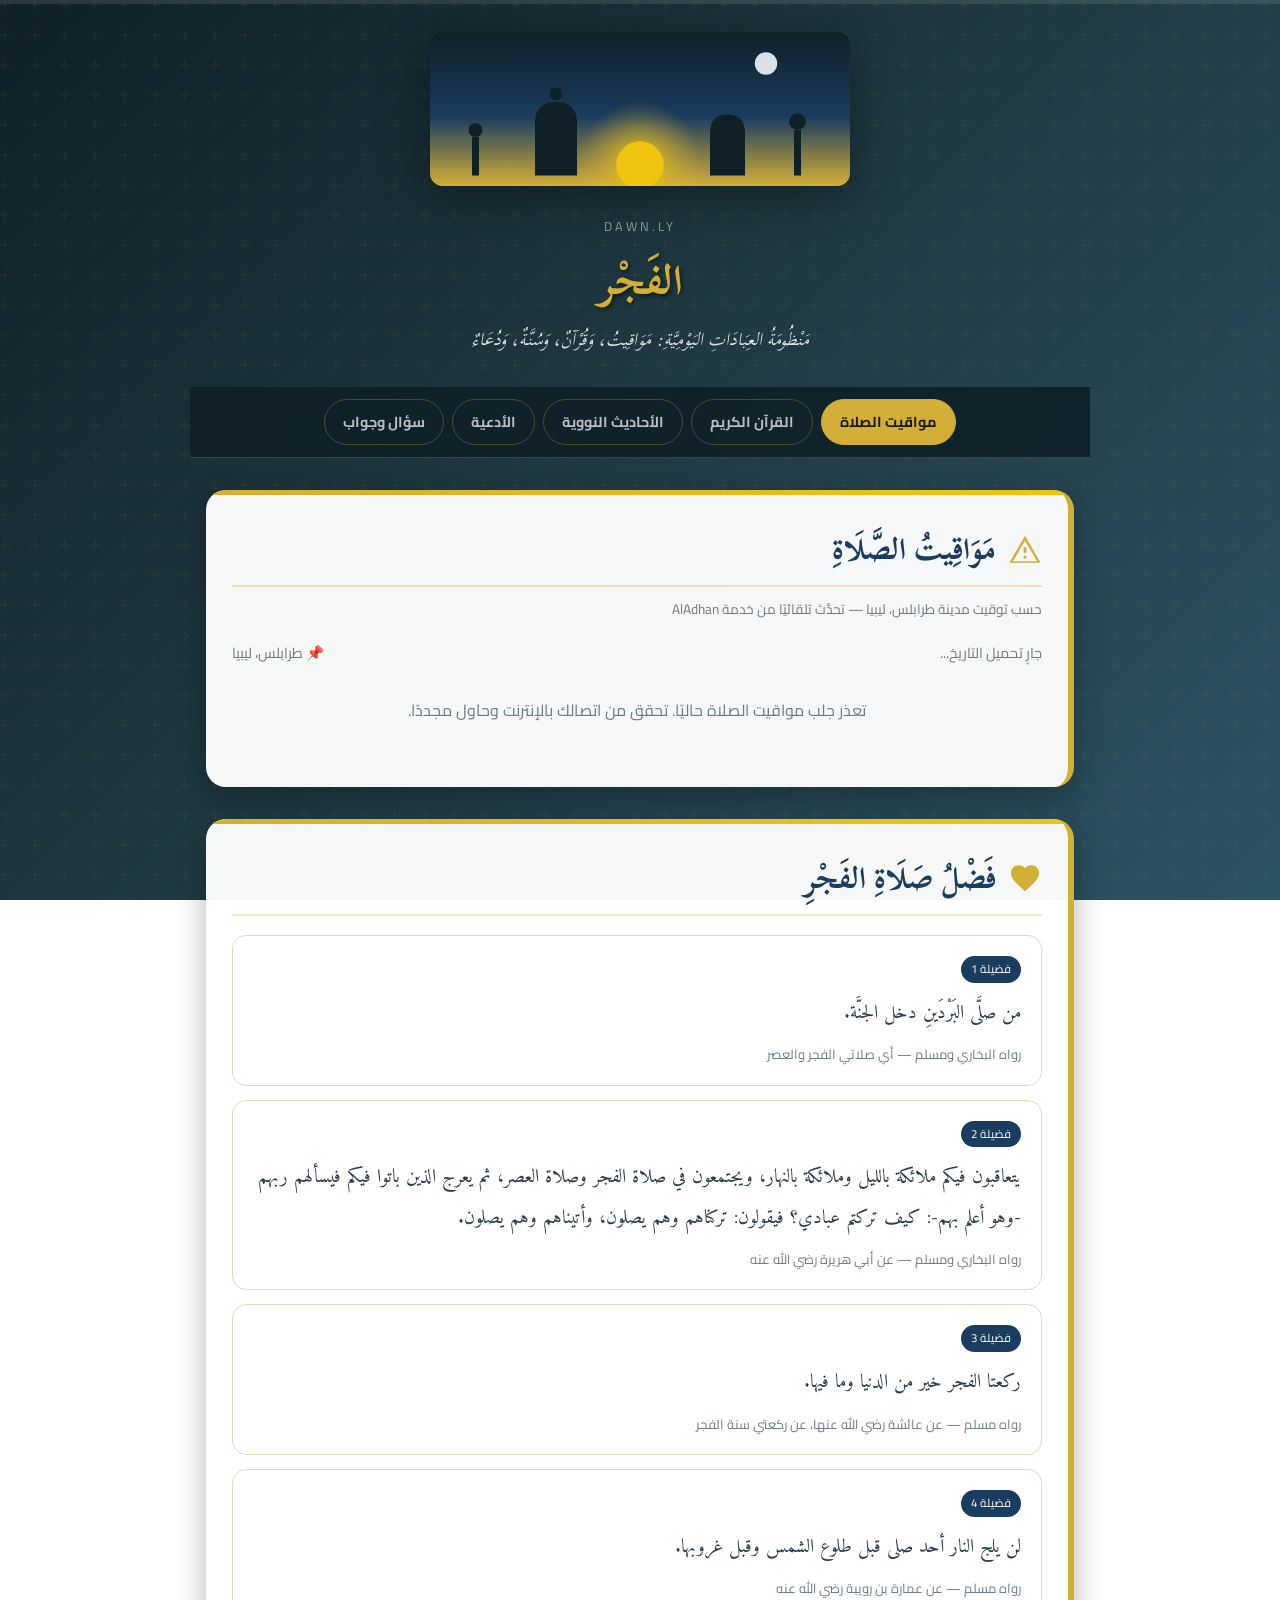
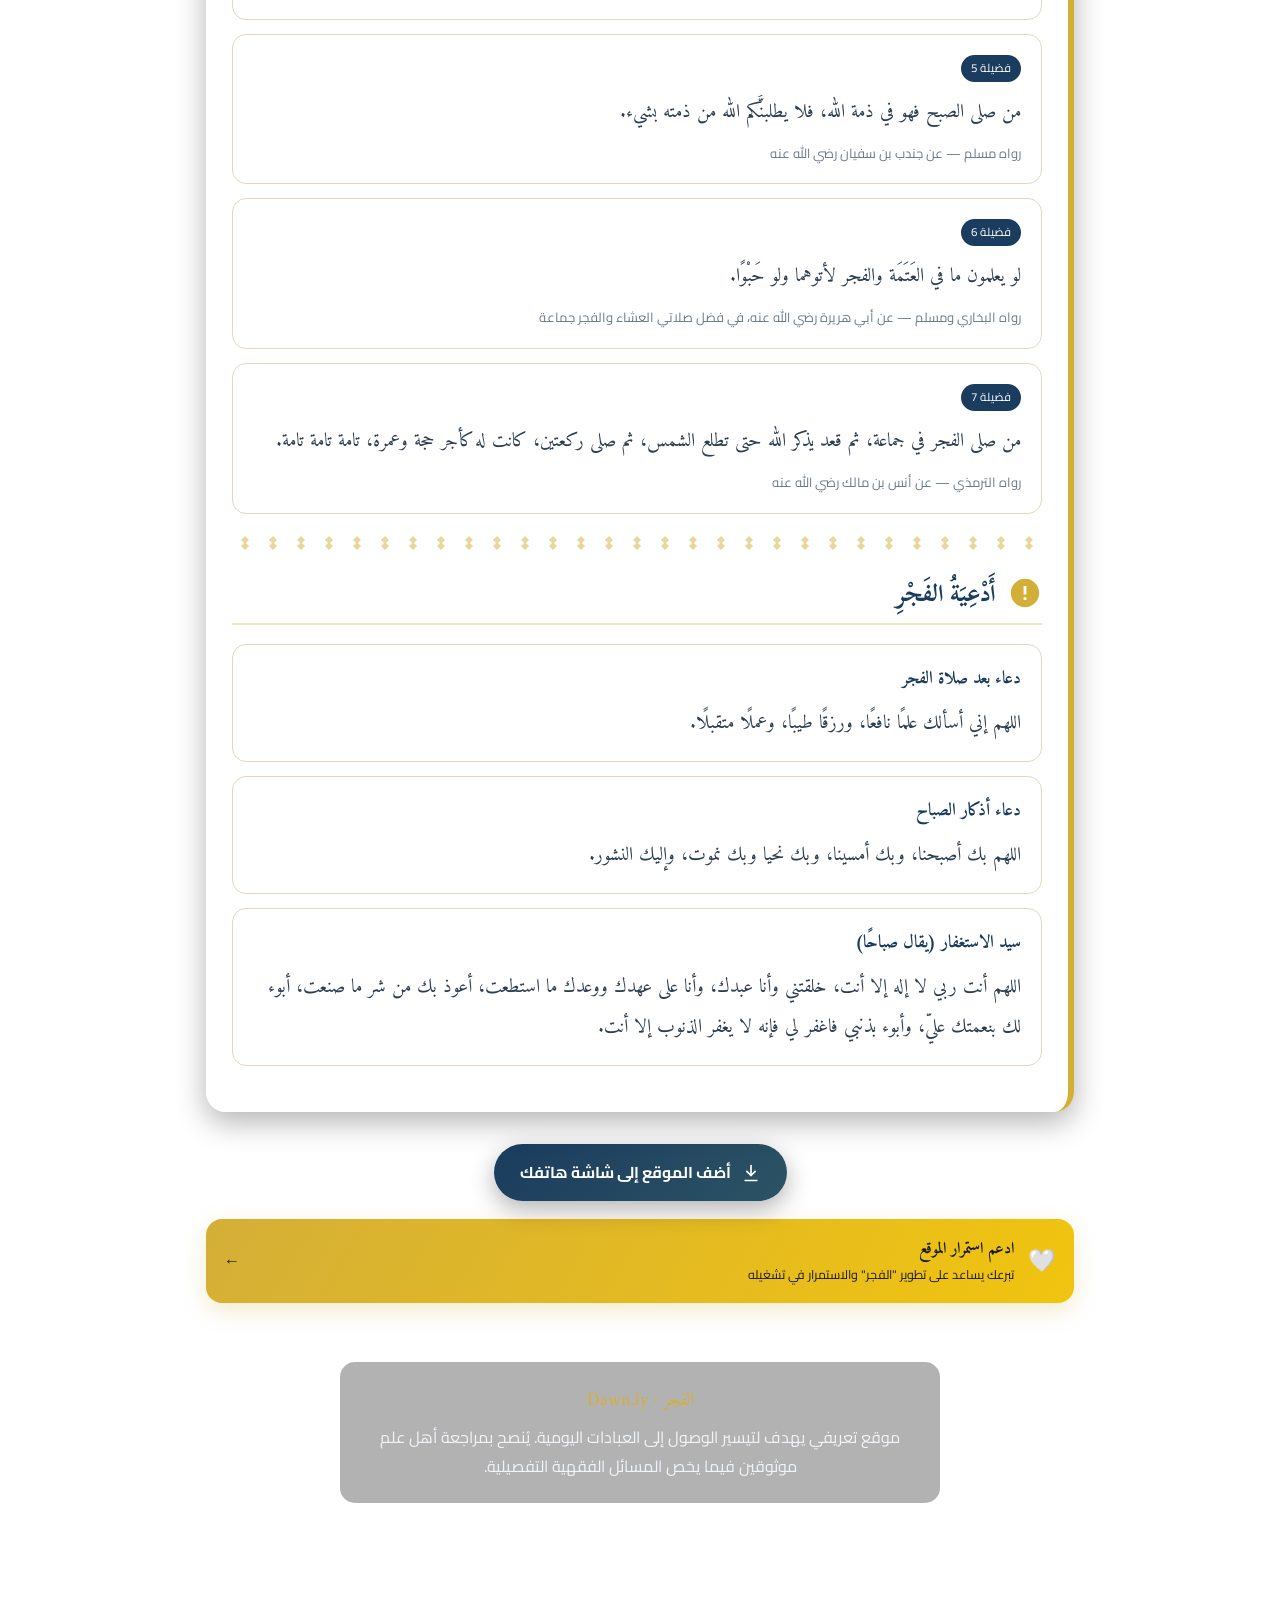
==== commit 5d0c61d4: "Change location pin emoji from '📍' to '📌'" ====
--- a/index.html
+++ b/index.html
@@ -76,7 +76,7 @@
         <p class="section-note">حسب توقيت مدينة طرابلس، ليبيا — تحدَّث تلقائيًا من خدمة AlAdhan</p>
         <div class="loc-line">
             <span id="dateLine">جارٍ تحميل التاريخ...</span>
-            <span>📍 طرابلس، ليبيا</span>
+            <span>📌 طرابلس، ليبيا</span>
         </div>
         <div id="timesStatus" class="status">جارٍ جلب مواقيت الصلاة...</div>
         <div id="timesGrid" class="times-grid" style="display:none;"></div>
--- a/style.css
+++ b/style.css
@@ -77,9 +77,9 @@
     border-right:6px solid var(--secondary-color);
     transition:var(--transition);
     position:relative; overflow:hidden;
-    opacity:0; transform:translateY(30px);
-}
-.section-card.visible{ opacity:1; transform:translateY(0); }
+    animation:cardIn .6s ease both;
+}
+@keyframes cardIn{ from{opacity:0; transform:translateY(20px);} to{opacity:1; transform:translateY(0);} }
 .section-card:hover{ transform:translateY(-4px); box-shadow:0 15px 40px rgba(0,0,0,.35); }
 .section-card::before{
     content:''; position:absolute; top:0; left:0; width:100%; height:5px;
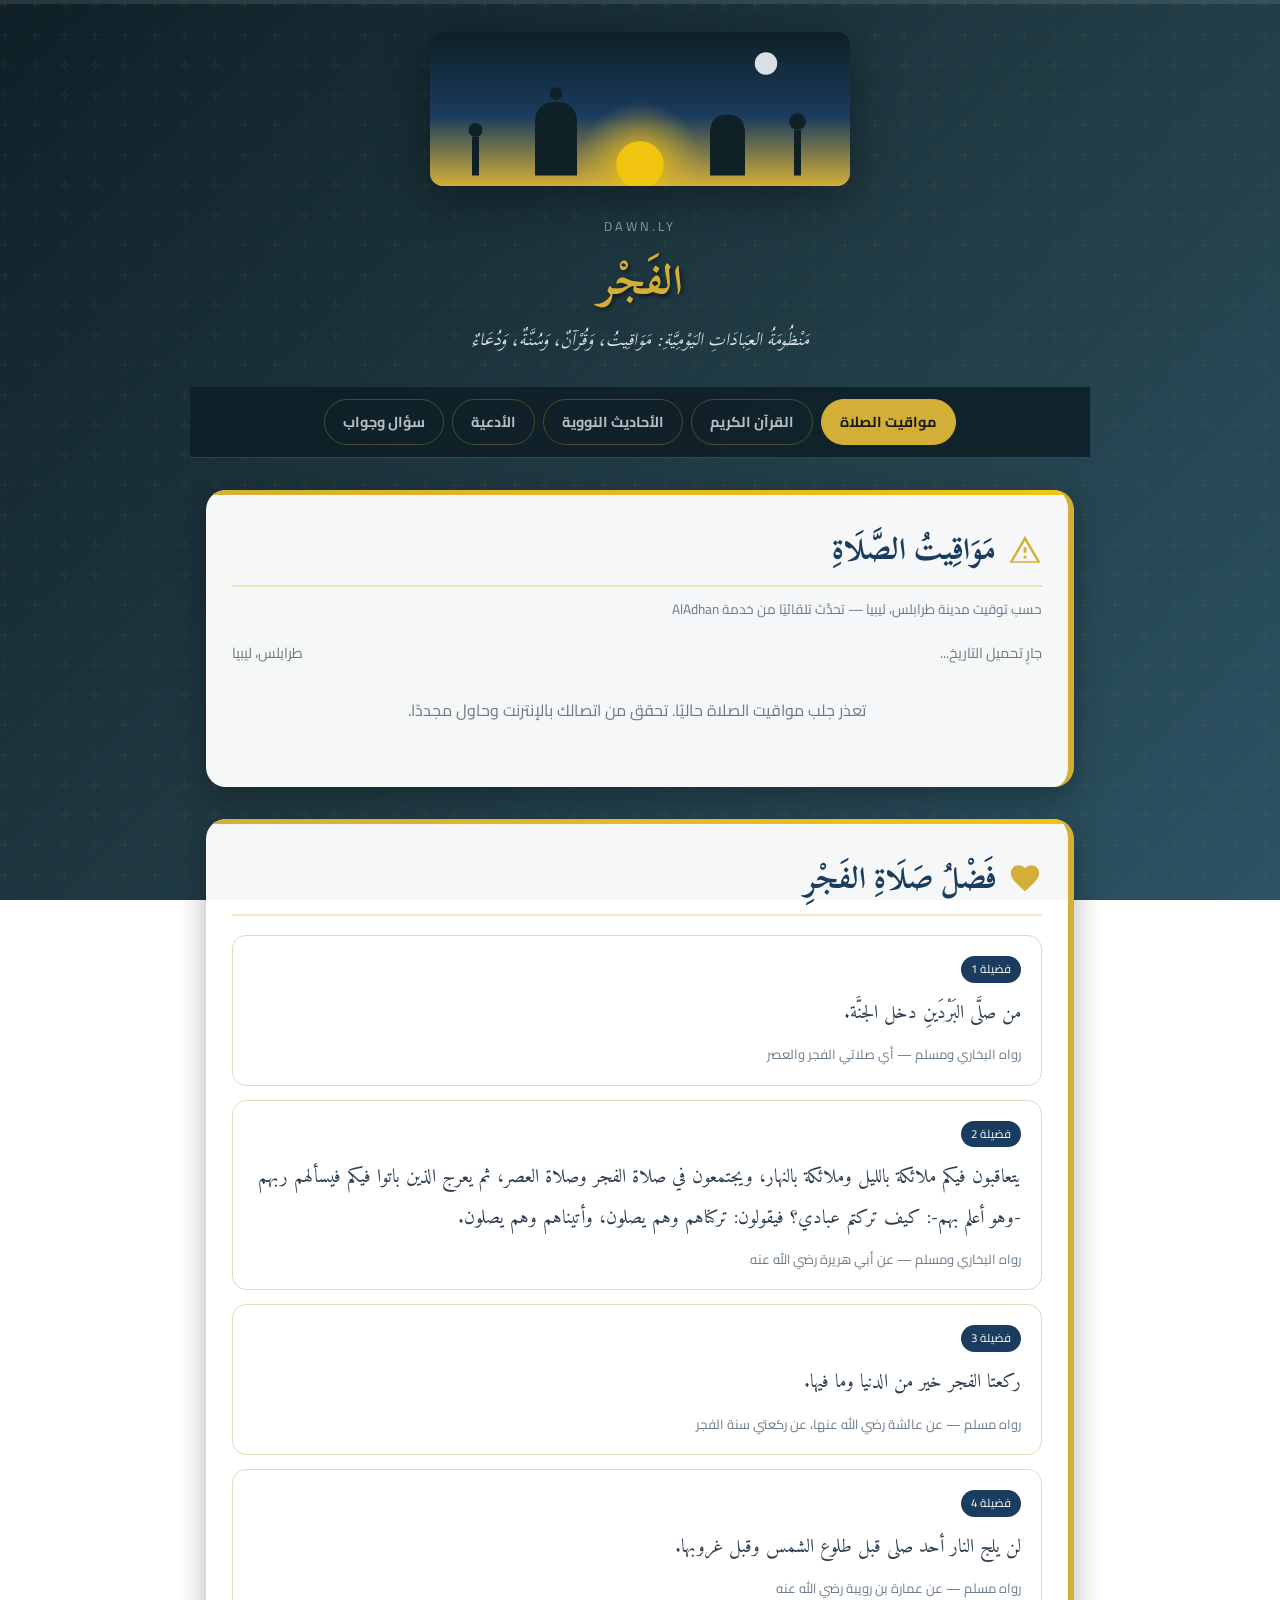
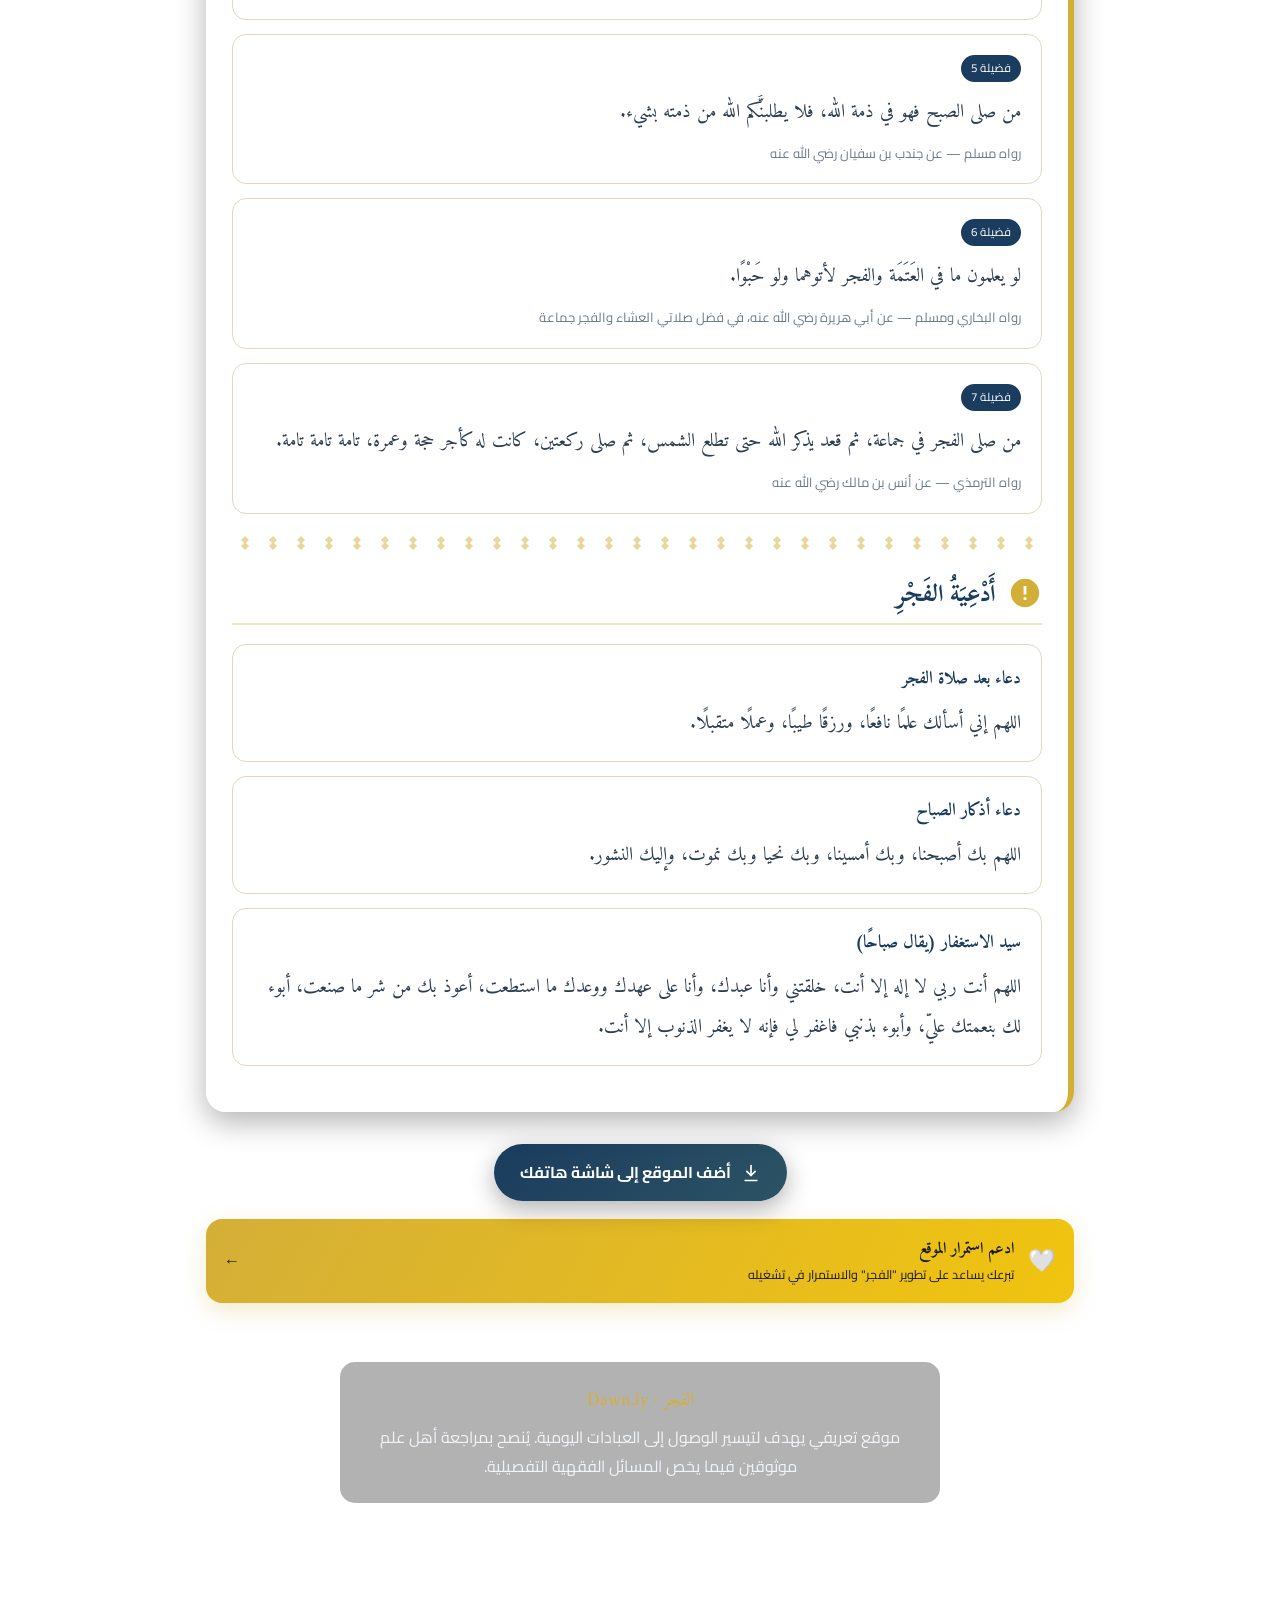
==== commit 2905094f: "Remove pin emoji from location display" ====
--- a/index.html
+++ b/index.html
@@ -76,7 +76,7 @@
         <p class="section-note">حسب توقيت مدينة طرابلس، ليبيا — تحدَّث تلقائيًا من خدمة AlAdhan</p>
         <div class="loc-line">
             <span id="dateLine">جارٍ تحميل التاريخ...</span>
-            <span>📌 طرابلس، ليبيا</span>
+            <span> طرابلس، ليبيا</span>
         </div>
         <div id="timesStatus" class="status">جارٍ جلب مواقيت الصلاة...</div>
         <div id="timesGrid" class="times-grid" style="display:none;"></div>
